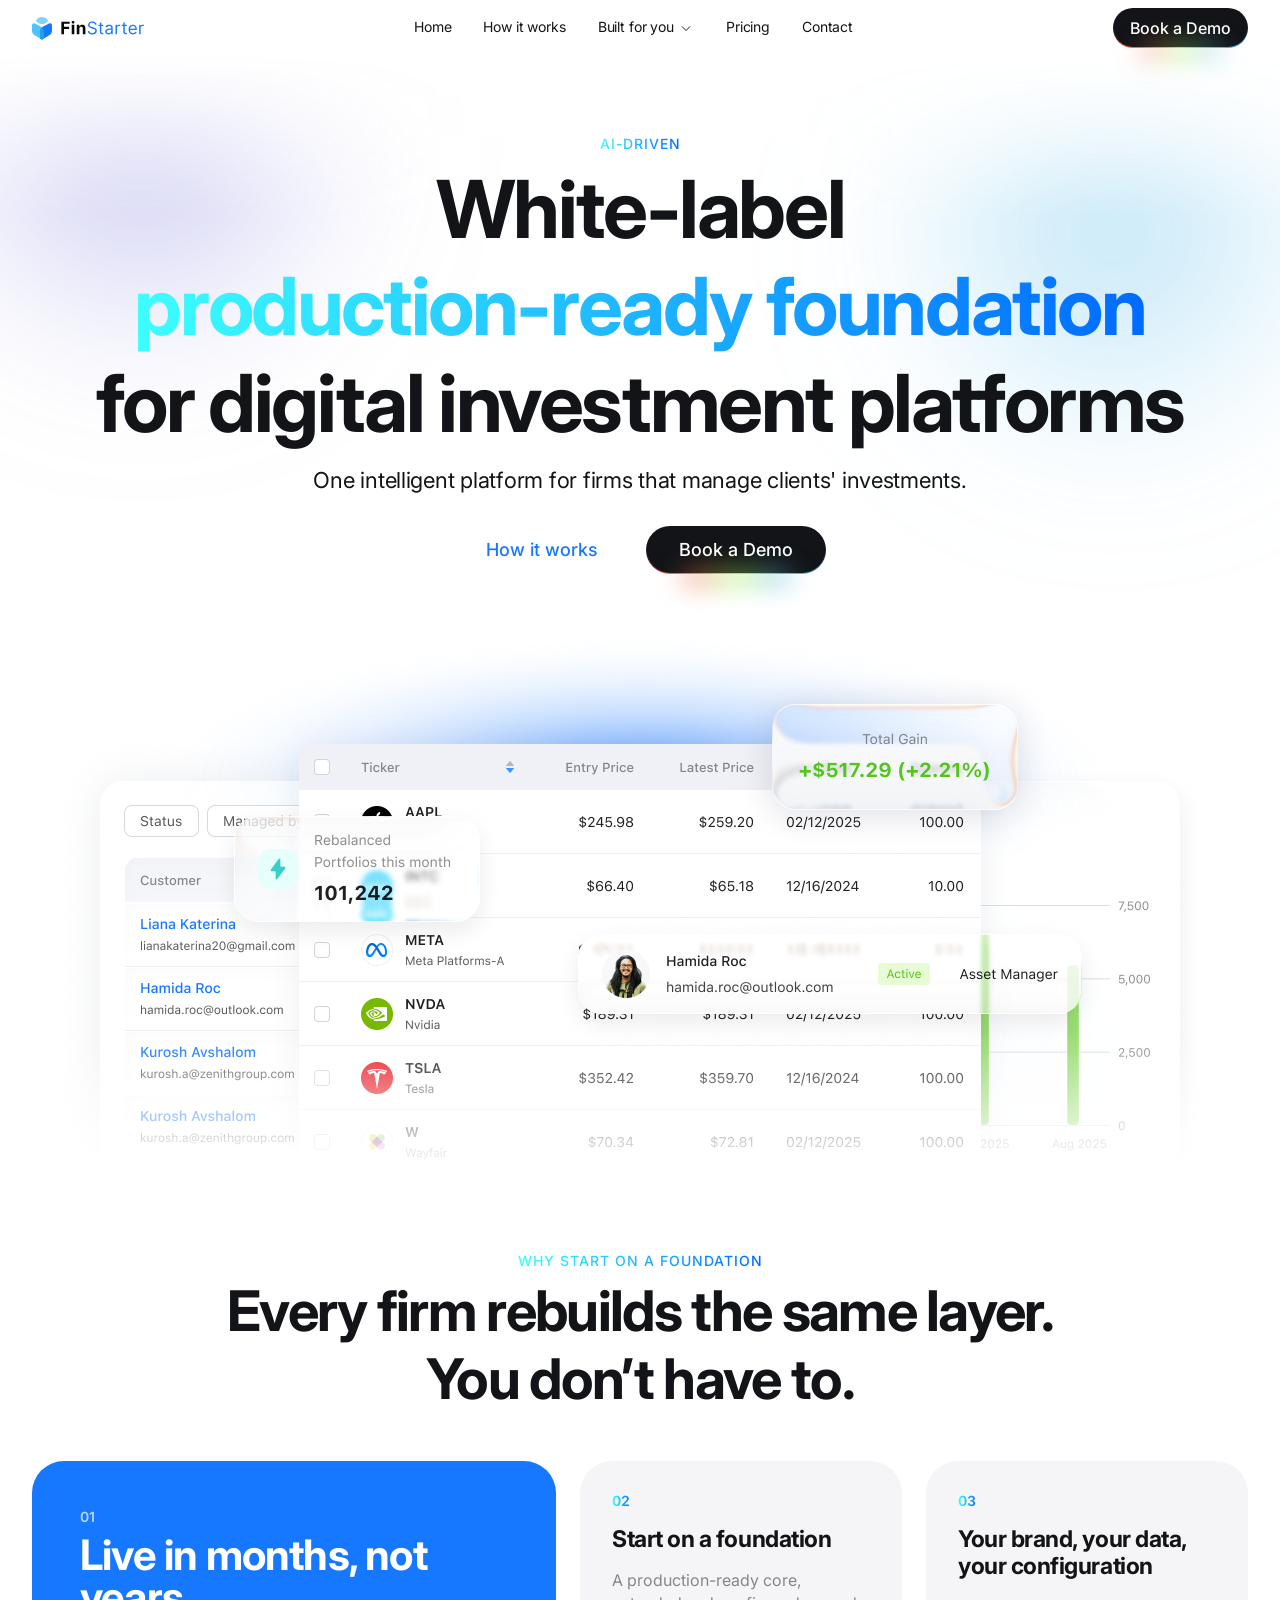
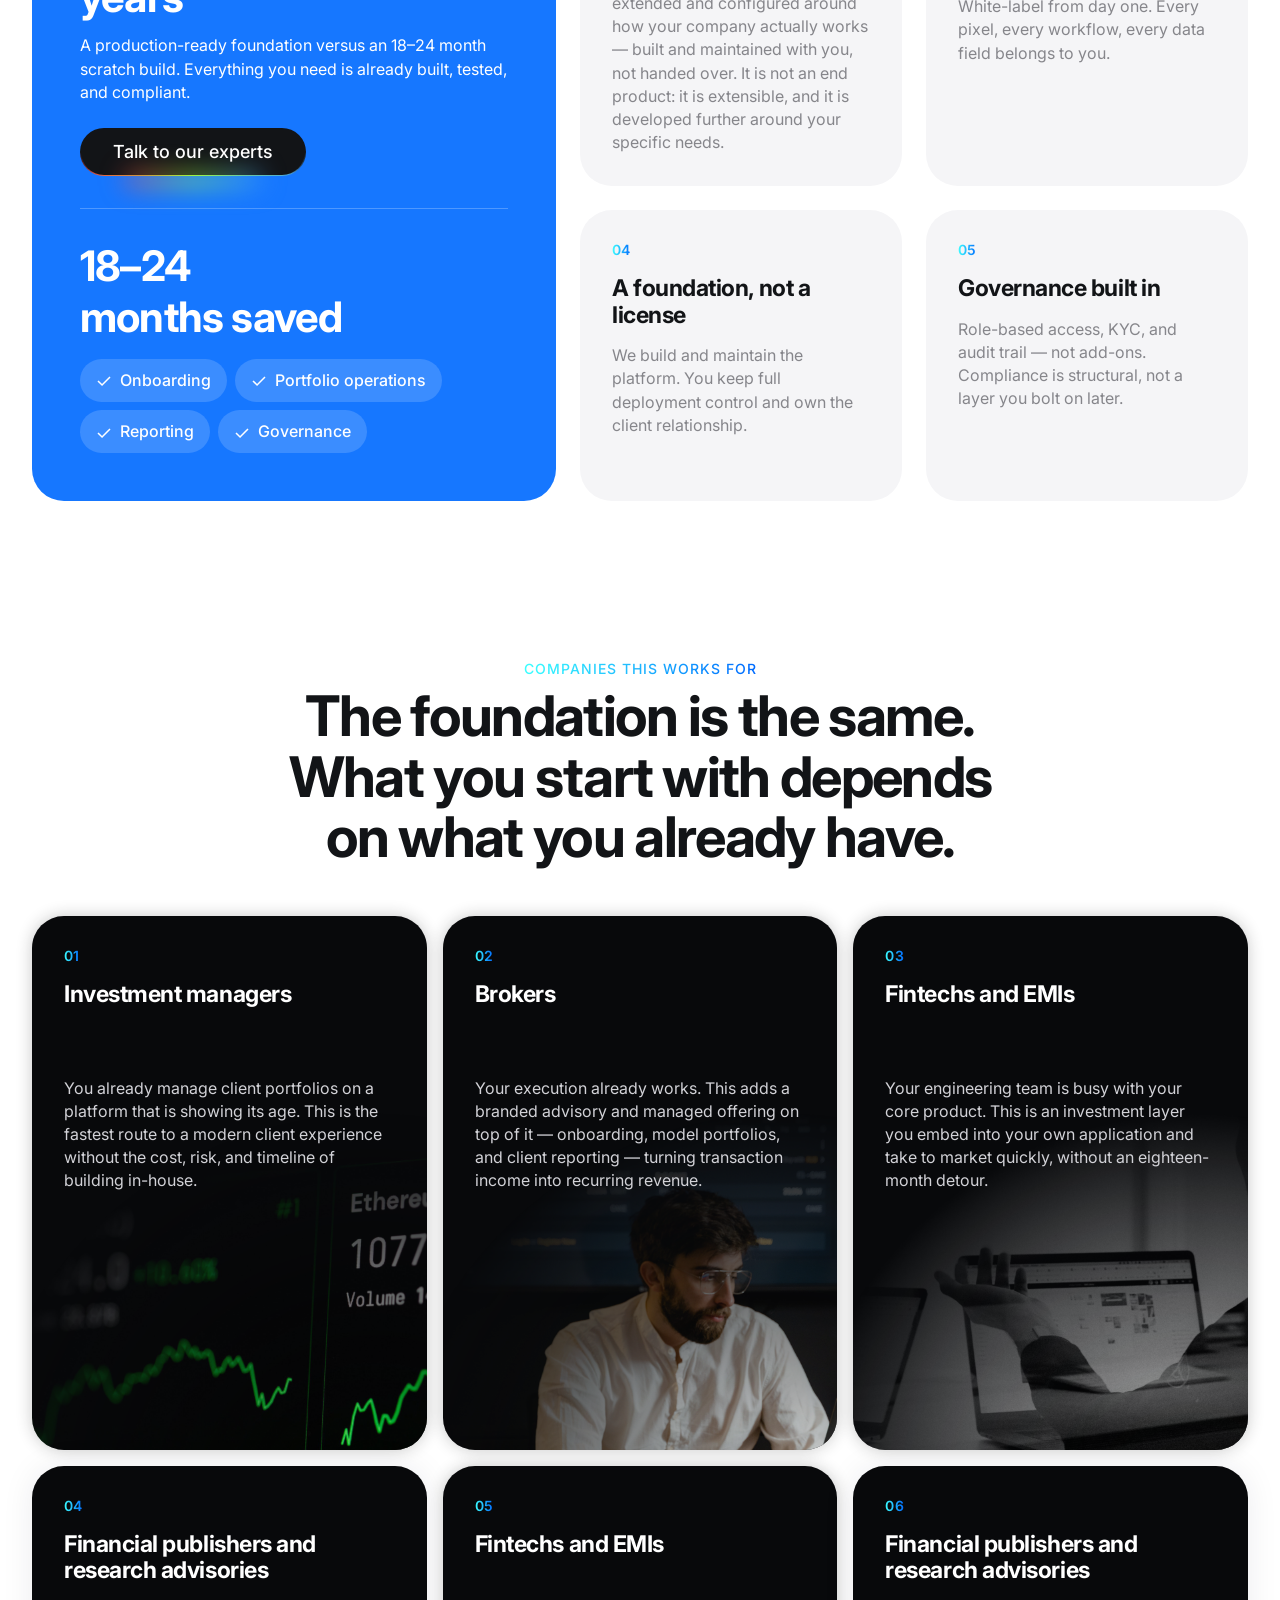
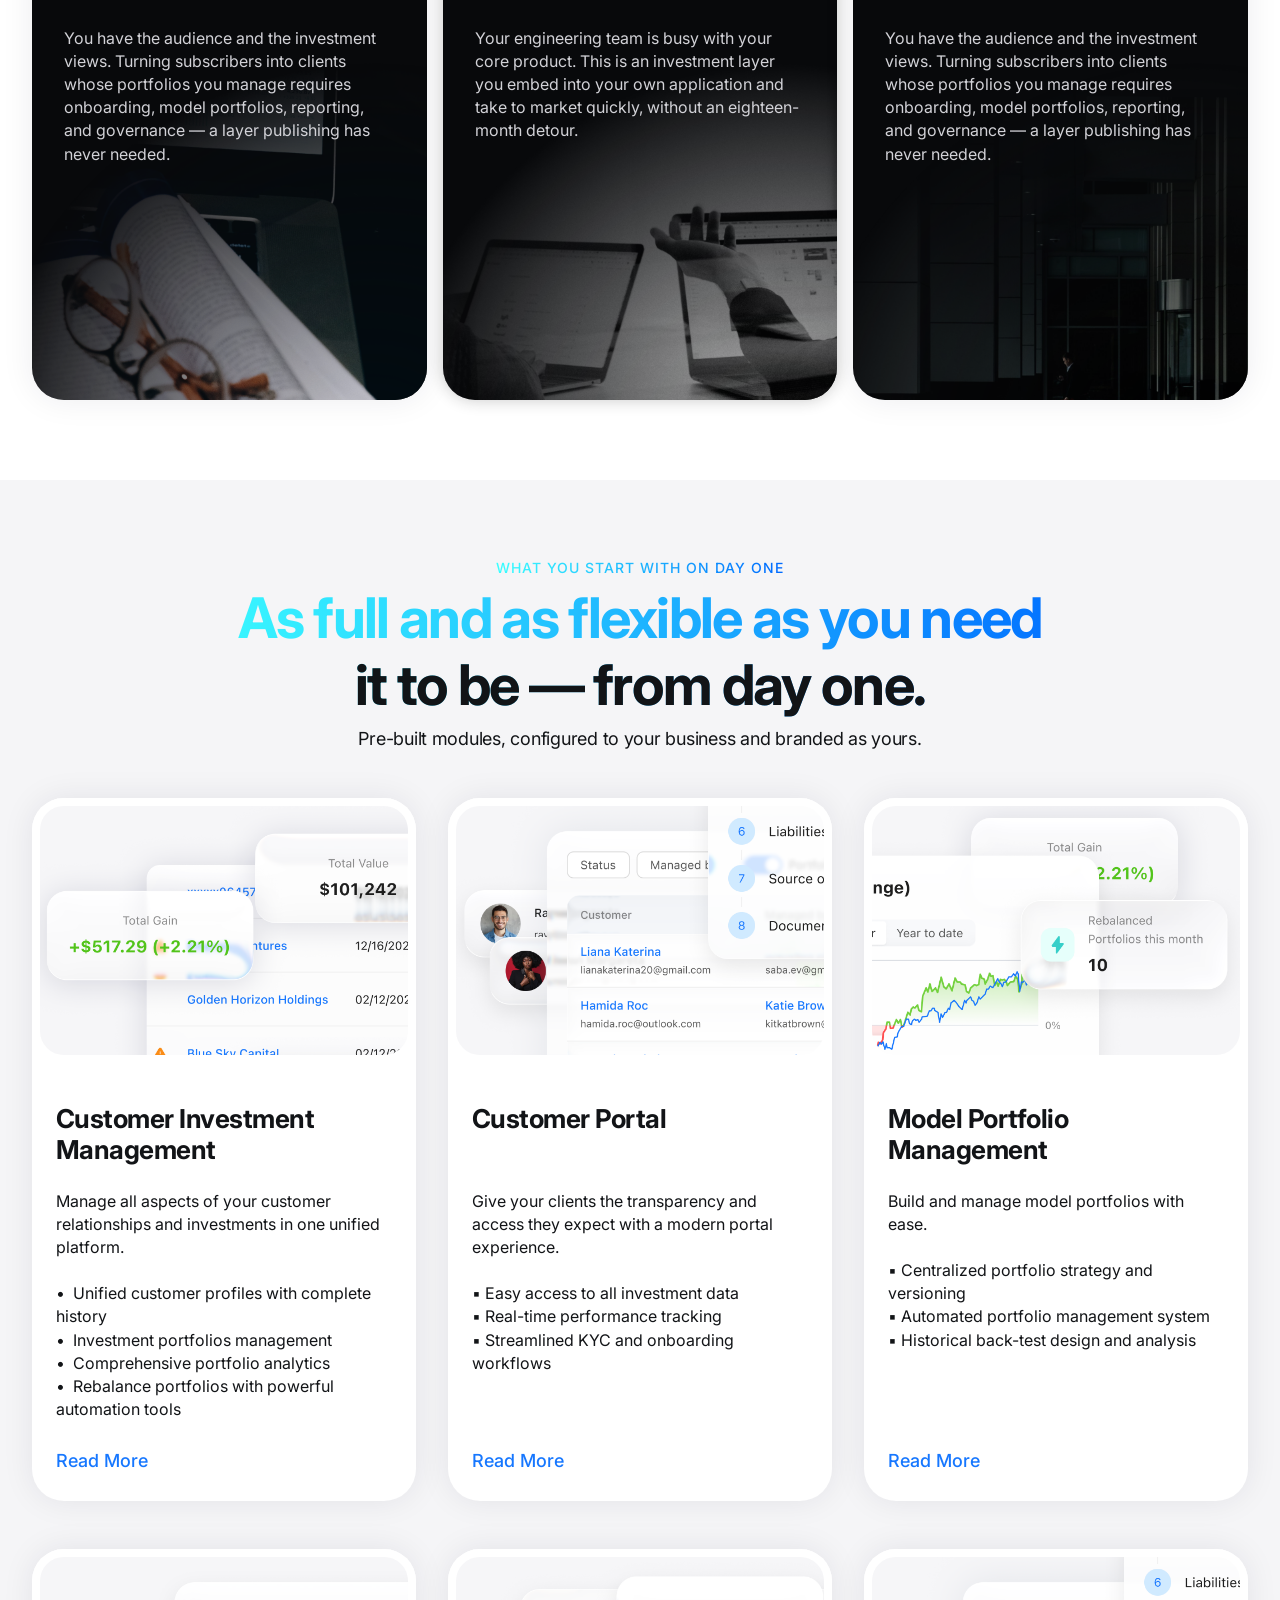
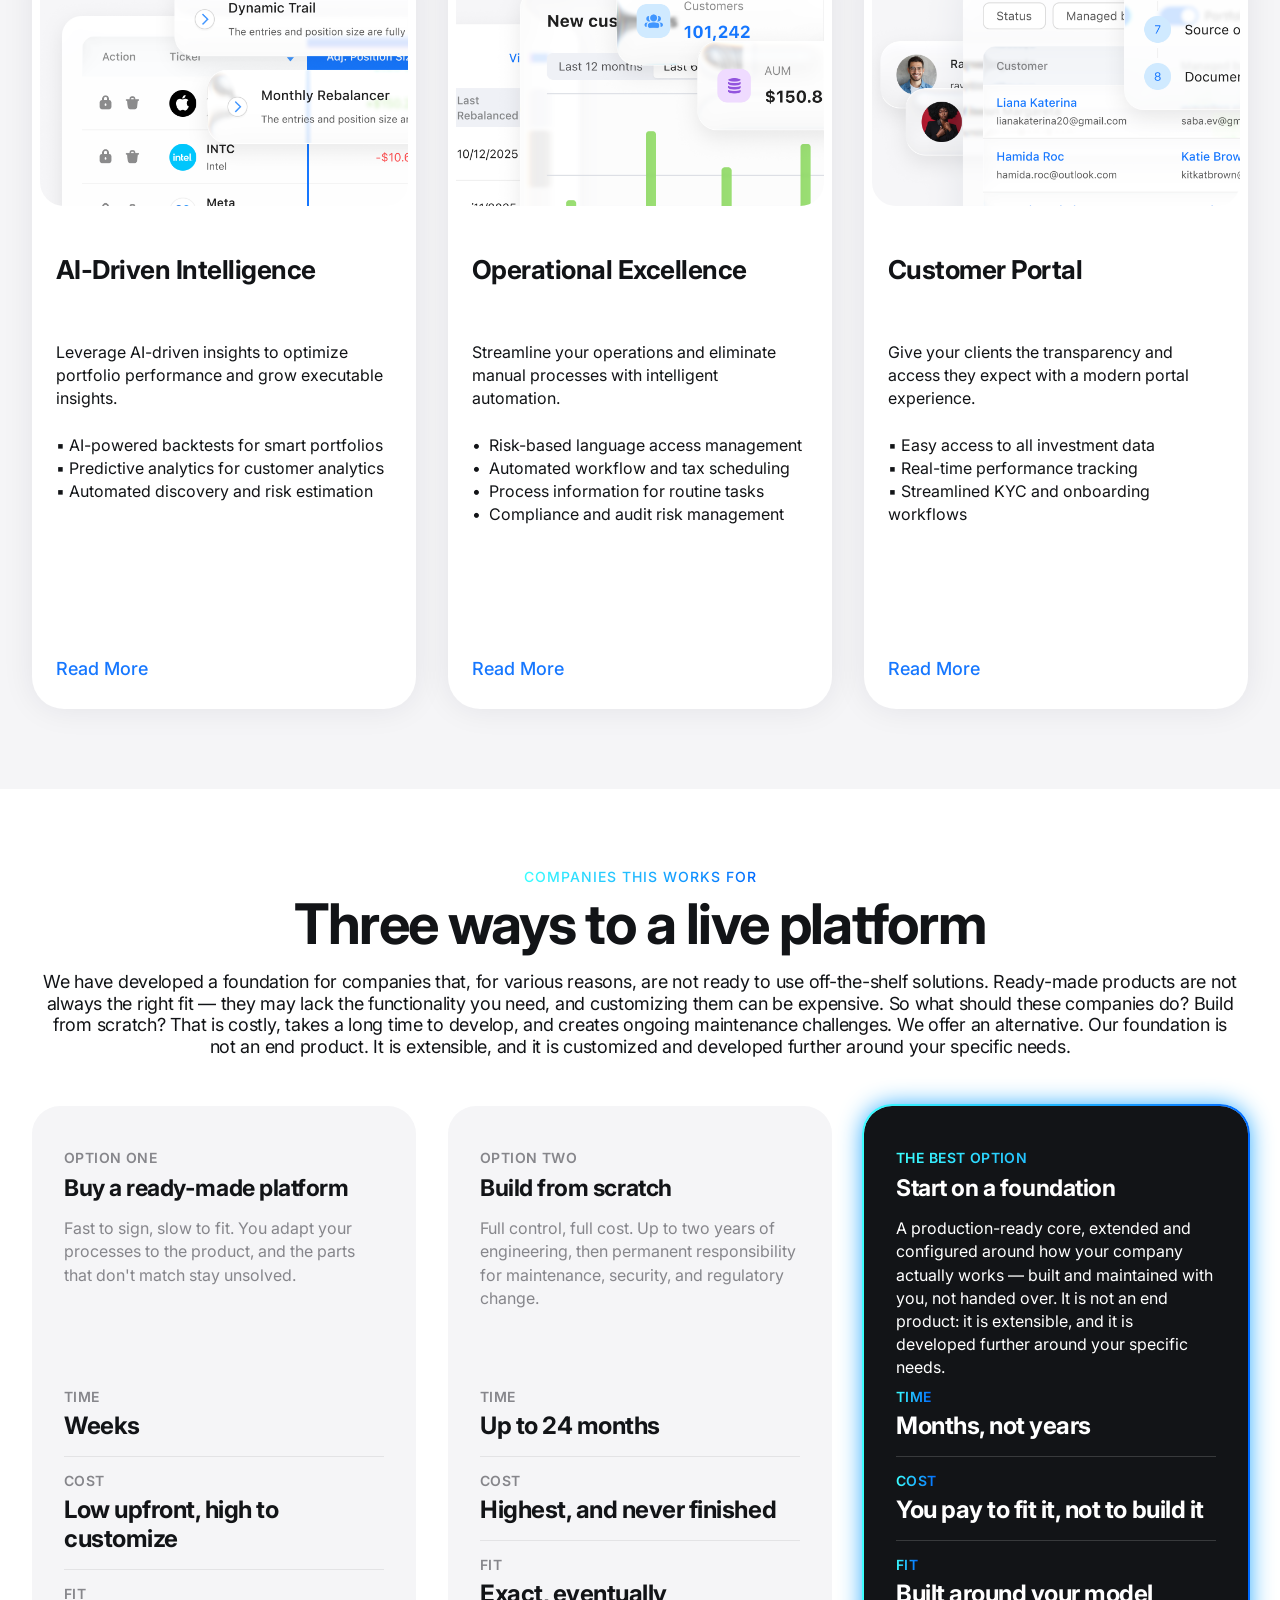
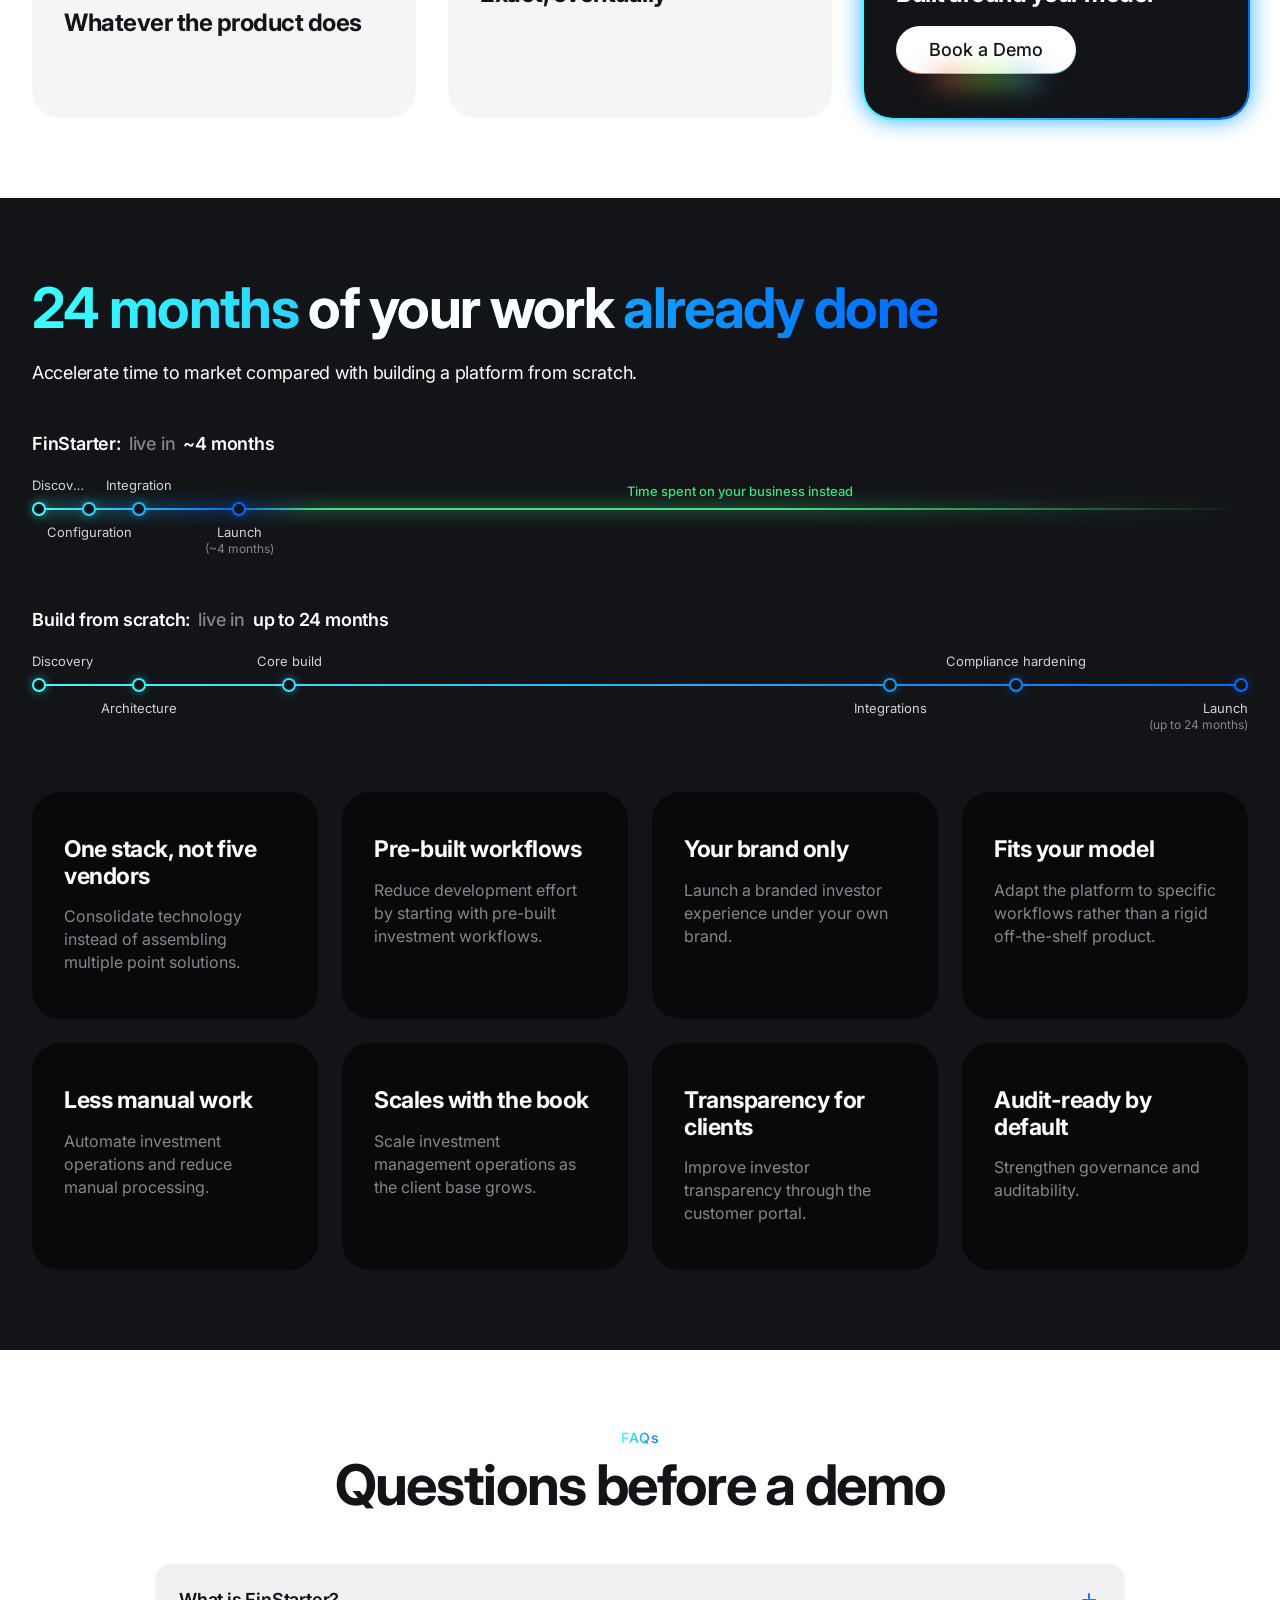
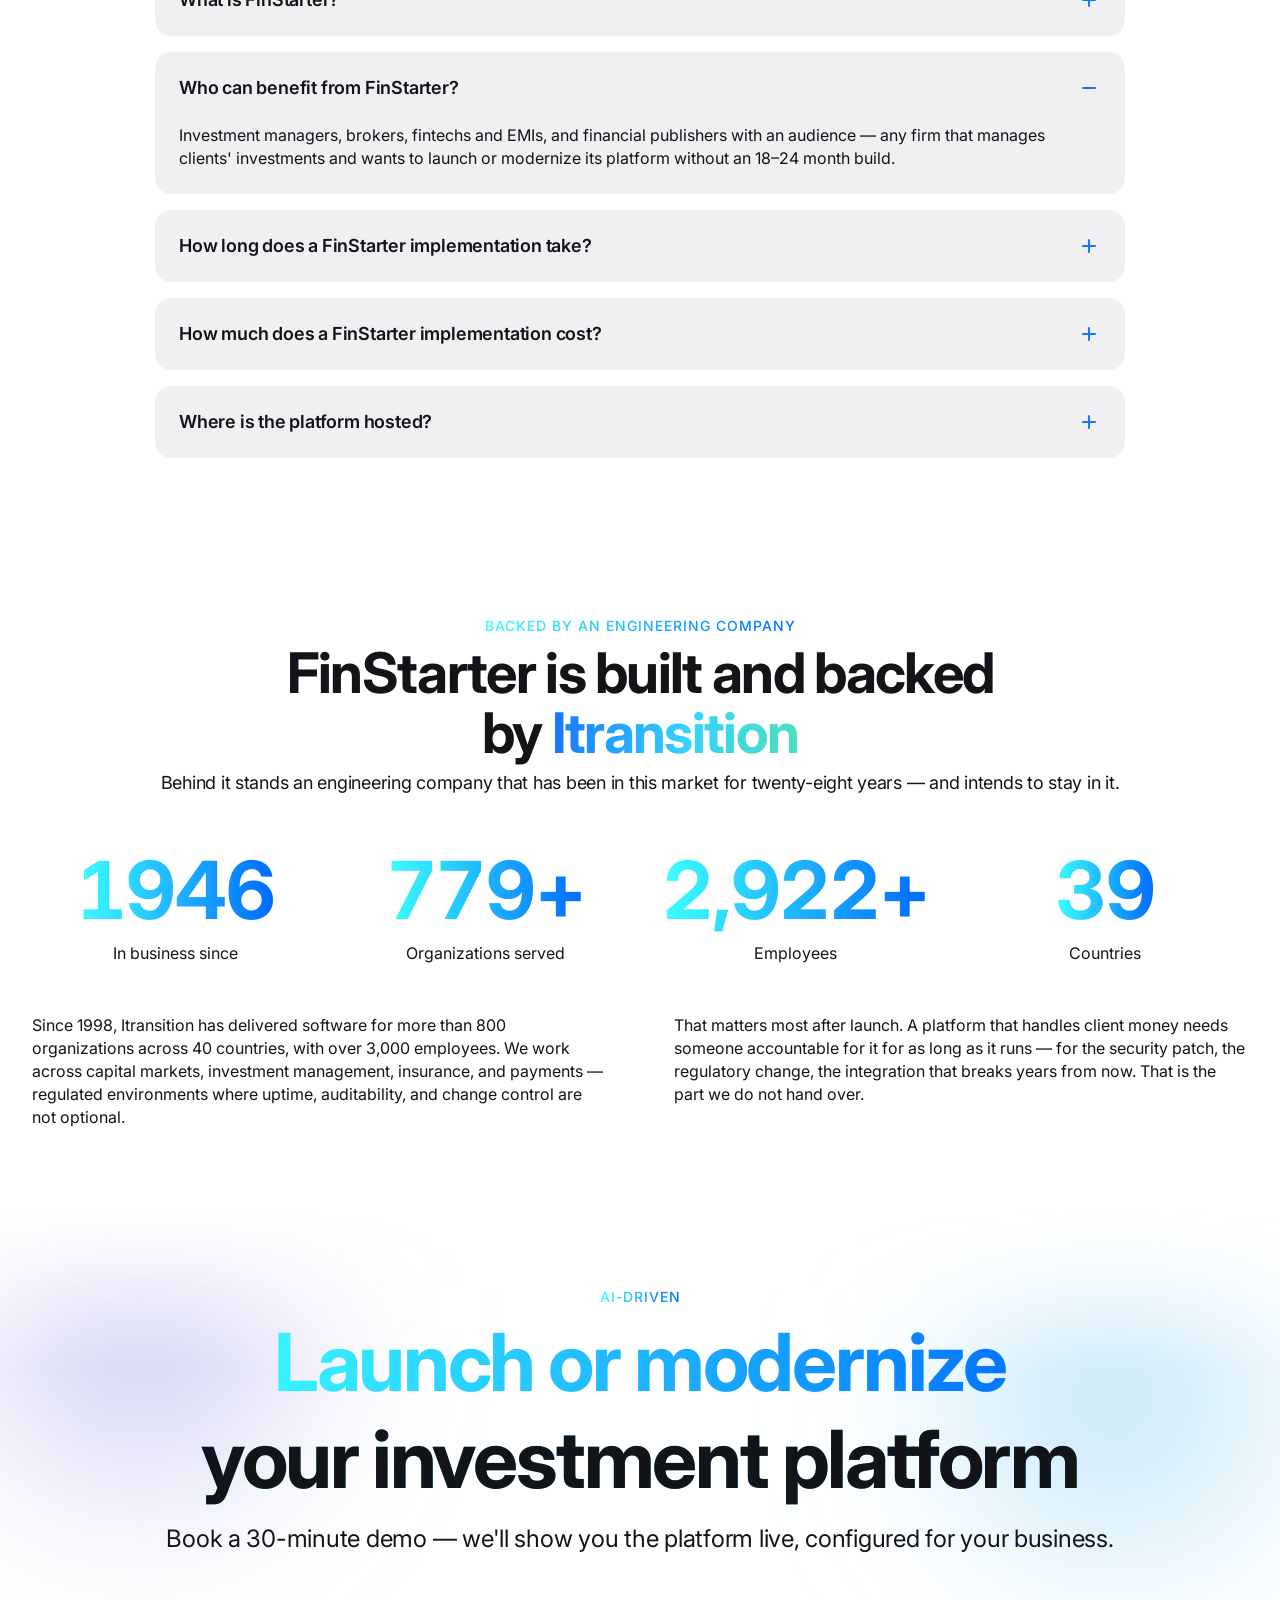
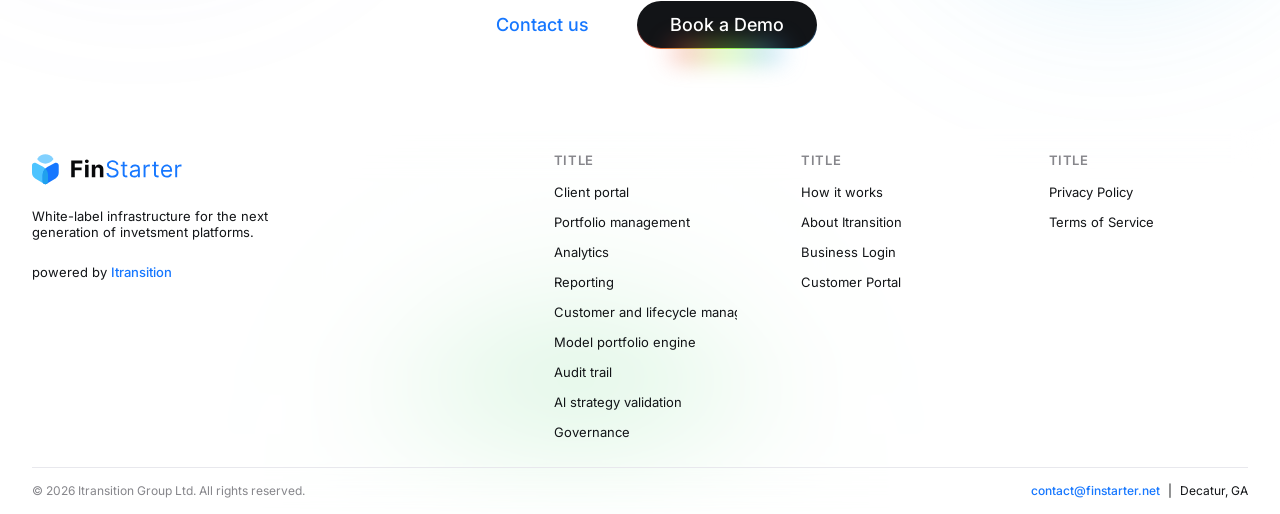
==== site/index.html @ f82ceaef "FinStarter site: hero animation, auto-inverting header, cleaner gradients Snapshot of the working si" ====
<!DOCTYPE html>
<html lang="en">
<head>
<meta charset="UTF-8">
<meta name="viewport" content="width=device-width, initial-scale=1">
<title>FinStarter</title>
<link rel="preconnect" href="https://fonts.googleapis.com">
<link rel="preconnect" href="https://fonts.gstatic.com" crossorigin>
<link href="https://fonts.googleapis.com/css2?family=Inter:wght@400;500;600;700&display=swap" rel="stylesheet">
<link rel="stylesheet" href="styles.css">
<link rel="stylesheet" href="responsive.css">
<!-- dark hero (experiment, parked): re-enable with this link + class="hero-dark" on <body> -->
<!-- <link rel="stylesheet" href="hero-dark.css"> -->
<script src="site.js" defer></script>
</head>
<body>

<!-- ===================== NAVIGATION ===================== -->
<header class="nav">
  <div class="nav__wrap">
    <a class="nav__logo" href="index.html"><img class="nav__logo-dark" src="assets/logo-nav.svg" alt="FinStarter" width="116" height="24"><img class="nav__logo-light" src="assets/logo-nav-light.svg" alt="" width="116" height="24"></a>
    <nav class="nav__menu" id="site-menu">
      <a class="nav__item" href="index.html">Home</a>
      <a class="nav__item" href="how-it-works.html">How it works</a>
      <div class="nav__dd">
        <a class="nav__item nav__item--dd" href="#" aria-haspopup="true" aria-expanded="false" aria-controls="dd-built">Built for you<svg class="nav__chevron" width="16" height="16" viewBox="0 0 16 16" fill="none" aria-hidden="true"><path d="M4 6.5L8 10.5L12 6.5" stroke="currentColor"/></svg></a>
        <div class="dropdown" id="dd-built">
          <div class="dropdown__group">
            <div class="dropdown__label">PORTFOLIO OPERATIONS</div>
            <a class="dropdown__item" href="#">Portfolio management</a>
            <a class="dropdown__item" href="#">Model portfolio engine</a>
            <a class="dropdown__item" href="#">AI strategy validation</a>
          </div>
          <div class="dropdown__group">
            <div class="dropdown__label">PORTFOLIO OPERATIONS</div>
            <a class="dropdown__item" href="#">Client portal</a>
            <a class="dropdown__item" href="#">Customer and lifecycle management</a>
          </div>
          <div class="dropdown__group">
            <div class="dropdown__label">INTELLIGENCE AND GOVERNANCE</div>
            <a class="dropdown__item" href="#">Analytics</a>
            <a class="dropdown__item" href="#">Reporting</a>
            <a class="dropdown__item" href="#">Audit trail</a>
          </div>
        </div>
      </div>
      <a class="nav__item" href="#">Pricing</a>
      <a class="nav__item" href="contact.html">Contact</a>
    </nav>
    <a class="nav__btn" href="#demo" data-open-demo>Book a Demo</a>
    <button class="nav__burger" type="button" aria-label="Open menu" aria-expanded="false" aria-controls="site-menu"><span></span><span></span><span></span></button>
  </div>
</header>

<!-- ===================== HERO ===================== -->
<section class="hero">
  <!-- soft blurred shapes drifting behind the hero (styles.css: BLOBS) -->
  <div class="blobs" aria-hidden="true"><i class="blob blob--1"></i><i class="blob blob--2"></i><i class="blob blob--3"></i><i class="blob blob--4"></i></div>
  <div class="hero__content">
    <div class="hero__title">
      <div class="hero__h1group">
        <div class="eyebrow-row"><span class="eyebrow">AI-DRIVEN</span></div>
        <h1 class="hero__h1">White-label <br><span class="gt">production-ready foundation</span><br>for digital investment platforms</h1>
      </div>
      <p class="hero__sub">One intelligent platform for firms that manage clients' investments.</p>
    </div>
    <div class="btn-row">
      <a class="btn btn--link" href="how-it-works.html">How it works</a>
      <a class="btn btn--dark" href="#demo" data-open-demo>Book a Demo</a>
    </div>
  </div>
  <div class="hero__slot">
    <!-- Figma image-slot 31:21809 (1120×550) rebuilt as layers so the glow and the cards can move:
         each PNG is the Figma render of one card incl. its shadow; positions = render bounds in % of the slot -->
    <div class="hero__scene" aria-hidden="true">
      <div class="hero__glow"></div>
      <img class="hs hs--customers" src="assets/hero/customers.png" alt="" width="736" height="496">
      <img class="hs hs--table" src="assets/hero/table.png" alt="" width="886" height="488">
      <img class="hs hs--positions" src="assets/hero/positions.png" alt="" width="762" height="509">
      <img class="hs hs--employee" src="assets/hero/employee.png" alt="" width="608" height="184">
      <img class="hs hs--stat1" src="assets/hero/stat-1.png" alt="" width="350" height="210">
      <img class="hs hs--stat2" src="assets/hero/stat-2.png" alt="" width="326" height="186">
    </div>
  </div>
  <div class="hero__fade"></div>
</section>

<!-- ===================== WHY START ON A FOUNDATION ===================== -->
<section class="section why">
  <div class="h2group">
    <span class="eyebrow">Why start on a foundation</span>
    <h2 class="h2 h2--intrinsic">Every firm rebuilds the same layer.<br>You don’t have to.</h2>
  </div>
  <div class="why__wrap">
    <div class="why__accent">
      <div class="why__block1">
        <div class="why__spantext">
          <div class="why__num">01</div>
          <div class="why__txt">
            <h3 class="why__h3">Live in months, not years</h3>
            <p class="why__sub">A production-ready foundation versus an 18–24 month scratch build. Everything you need is already built, tested, and compliant.</p>
          </div>
        </div>
        <a class="btn btn--dark" href="#demo" data-open-demo>Talk to our experts</a>
      </div>
      <div class="why__divider"></div>
      <div class="why__block2">
        <div class="why__saved">18–24<br>months saved</div>
        <div class="why__badges">
          <span class="pill"><img src="assets/check.svg" alt="" width="16" height="16">Onboarding</span>
          <span class="pill"><img src="assets/check.svg" alt="" width="16" height="16">Portfolio operations</span>
          <span class="pill"><img src="assets/check.svg" alt="" width="16" height="16">Reporting</span>
          <span class="pill"><img src="assets/check.svg" alt="" width="16" height="16">Governance</span>
        </div>
      </div>
    </div>
    <div class="why__grid">
      <div class="why__row">
        <div class="why__card">
          <span class="why__cardnum gt">02</span>
          <h4 class="why__h4">Start on a foundation</h4>
          <p class="why__p">A production-ready core, extended and configured around how your company actually works — built and maintained with you, not handed over. It is not an end product: it is extensible, and it is developed further around your specific needs.</p>
        </div>
        <div class="why__card">
          <span class="why__cardnum gt">03</span>
          <h4 class="why__h4">Your brand, your data, your configuration</h4>
          <p class="why__p">White-label from day one. Every pixel, every workflow, every data field belongs to you.</p>
        </div>
      </div>
      <div class="why__row">
        <div class="why__card">
          <span class="why__cardnum gt">04</span>
          <h4 class="why__h4">A foundation, not a license</h4>
          <p class="why__p">We build and maintain the platform. You keep full deployment control and own the client relationship.</p>
        </div>
        <div class="why__card">
          <span class="why__cardnum gt">05</span>
          <h4 class="why__h4">Governance built in</h4>
          <p class="why__p">Role-based access, KYC, and audit trail — not add-ons. Compliance is structural, not a layer you bolt on later.</p>
        </div>
      </div>
    </div>
  </div>
</section>

<!-- ===================== COMPANIES THIS WORKS FOR ===================== -->
<section class="section companies">
  <div class="h2group">
    <span class="eyebrow">Companies this works for</span>
    <h2 class="h2 h2--px">The foundation is the same.<br>What you start with depends <br>on what you already have.</h2>
  </div>
  <div class="companies__row">
    <article class="ccard ccard--shadow-a">
      <img class="ccard__img" src="assets/company-1.png" alt="">
      <span class="ccard__num gt">01</span>
      <h4 class="ccard__h4">Investment managers</h4>
      <p class="ccard__p">You already manage client portfolios on a platform that is showing its age. This is the fastest route to a modern client experience without the cost, risk, and timeline of building in-house.</p>
    </article>
    <article class="ccard ccard--shadow-a">
      <img class="ccard__img" src="assets/company-2.png" alt="">
      <span class="ccard__num gt">02</span>
      <h4 class="ccard__h4">Brokers</h4>
      <p class="ccard__p">Your execution already works. This adds a branded advisory and managed offering on top of it — onboarding, model portfolios, and client reporting — turning transaction income into recurring revenue.</p>
    </article>
    <article class="ccard ccard--shadow-a">
      <img class="ccard__img" src="assets/company-3.png" alt="">
      <span class="ccard__num gt">03</span>
      <h4 class="ccard__h4">Fintechs and EMIs</h4>
      <p class="ccard__p">Your engineering team is busy with your core product. This is an investment layer you embed into your own application and take to market quickly, without an eighteen-month detour.</p>
    </article>
    <article class="ccard ccard--shadow-b">
      <img class="ccard__img" src="assets/company-4.png" alt="">
      <span class="ccard__num gt">04</span>
      <h4 class="ccard__h4">Financial publishers and research advisories</h4>
      <p class="ccard__p">You have the audience and the investment views. Turning subscribers into clients whose portfolios you manage requires onboarding, model portfolios, reporting, and governance — a layer publishing has never needed.</p>
    </article>
    <article class="ccard ccard--shadow-a">
      <img class="ccard__img" src="assets/company-5.png" alt="">
      <span class="ccard__num gt">05</span>
      <h4 class="ccard__h4">Fintechs and EMIs</h4>
      <p class="ccard__p">Your engineering team is busy with your core product. This is an investment layer you embed into your own application and take to market quickly, without an eighteen-month detour.</p>
    </article>
    <article class="ccard ccard--shadow-b">
      <img class="ccard__img" src="assets/company-6.png" alt="">
      <span class="ccard__num gt">06</span>
      <h4 class="ccard__h4">Financial publishers and research advisories</h4>
      <p class="ccard__p">You have the audience and the investment views. Turning subscribers into clients whose portfolios you manage requires onboarding, model portfolios, reporting, and governance — a layer publishing has never needed.</p>
    </article>
  </div>
</section>

<!-- ===================== FEATURES ===================== -->
<section class="section features">
  <div class="h2group">
    <span class="eyebrow">What you start with on day one</span>
    <h2 class="h2 h2--intrinsic features__h2"><span class="gt-slice">As full and as flexible as you need </span><br>it to be — from day one.</h2>
    <p class="desc desc--1200">Pre-built modules, configured to your business and branded as yours.</p>
  </div>
  <div class="features__cards">
    <div class="features__row features__row--1">
      <article class="fcard">
        <div class="fcard__img"><picture><source media="(min-width: 641px) and (max-width: 768px)" srcset="assets/feature-portrait/customer-investment.png"><img src="assets/feature-customer-investment.png" alt="" width="438" height="296"></picture></div>
        <div class="fcard__body">
          <div class="fcard__text">
            <h3 class="fcard__h3">Customer Investment Management</h3>
            <p class="fcard__p">Manage all aspects of your customer relationships and investments in one unified platform.

•  Unified customer profiles with complete history
•  Investment portfolios management
•  Comprehensive portfolio analytics
•  Rebalance portfolios with powerful automation tools</p>
          </div>
          <a class="btn btn--link btn--flush" href="#">Read More</a>
        </div>
      </article>
      <article class="fcard">
        <div class="fcard__img"><picture><source media="(min-width: 641px) and (max-width: 768px)" srcset="assets/feature-portrait/customer-portal.png"><img src="assets/feature-customer-portal.png" alt="" width="438" height="296"></picture></div>
        <div class="fcard__body">
          <div class="fcard__text">
            <h3 class="fcard__h3">Customer Portal</h3>
            <p class="fcard__p">Give your clients the transparency and access they expect with a modern portal experience.

▪ Easy access to all investment data
▪ Real-time performance tracking
▪ Streamlined KYC and onboarding workflows</p>
          </div>
          <a class="btn btn--link btn--flush" href="#">Read More</a>
        </div>
      </article>
      <article class="fcard">
        <div class="fcard__img"><picture><source media="(min-width: 641px) and (max-width: 768px)" srcset="assets/feature-portrait/model-portfolio.png"><img src="assets/feature-model-portfolio.png" alt="" width="438" height="296"></picture></div>
        <div class="fcard__body">
          <div class="fcard__text">
            <h3 class="fcard__h3">Model Portfolio Management</h3>
            <p class="fcard__p">Build and manage model portfolios with ease.

▪ Centralized portfolio strategy and versioning
▪ Automated portfolio management system
▪ Historical back-test design and analysis</p>
          </div>
          <a class="btn btn--link btn--flush" href="#">Read More</a>
        </div>
      </article>
    </div>
    <div class="features__row features__row--2">
      <article class="fcard">
        <div class="fcard__img"><picture><source media="(min-width: 641px) and (max-width: 768px)" srcset="assets/feature-portrait/ai-intelligence.png"><img src="assets/feature-ai-intelligence.png" alt="" width="438" height="296"></picture></div>
        <div class="fcard__body">
          <div class="fcard__text">
            <h3 class="fcard__h3">AI-Driven Intelligence</h3>
            <p class="fcard__p">Leverage AI-driven insights to optimize portfolio performance and grow executable insights.

▪ AI-powered backtests for smart portfolios
▪ Predictive analytics for customer analytics
▪ Automated discovery and risk estimation</p>
          </div>
          <a class="btn btn--link btn--flush" href="#">Read More</a>
        </div>
      </article>
      <article class="fcard">
        <div class="fcard__img"><picture><source media="(min-width: 641px) and (max-width: 768px)" srcset="assets/feature-portrait/operational-excellence.png"><img src="assets/feature-operational-excellence.png" alt="" width="438" height="296"></picture></div>
        <div class="fcard__body">
          <div class="fcard__text">
            <h3 class="fcard__h3">Operational Excellence</h3>
            <p class="fcard__p">Streamline your operations and eliminate manual processes with intelligent automation.

•  Risk-based language access management
•  Automated workflow and tax scheduling
•  Process information for routine tasks
•  Compliance and audit risk management</p>
          </div>
          <a class="btn btn--link btn--flush" href="#">Read More</a>
        </div>
      </article>
      <article class="fcard">
        <div class="fcard__img"><picture><source media="(min-width: 641px) and (max-width: 768px)" srcset="assets/feature-portrait/customer-portal.png"><img src="assets/feature-customer-portal.png" alt="" width="438" height="296"></picture></div>
        <div class="fcard__body">
          <div class="fcard__text">
            <h3 class="fcard__h3">Customer Portal</h3>
            <p class="fcard__p">Give your clients the transparency and access they expect with a modern portal experience.

▪ Easy access to all investment data
▪ Real-time performance tracking
▪ Streamlined KYC and onboarding workflows</p>
          </div>
          <a class="btn btn--link btn--flush" href="#">Read More</a>
        </div>
      </article>
    </div>
  </div>
</section>

<!-- ===================== THREE WAYS ===================== -->
<section class="section three">
  <div class="h2group">
    <span class="eyebrow">Companies this works for</span>
    <div class="h2group__inner">
      <h2 class="h2 h2--px h2--940">Three ways to a live platform</h2>
      <p class="desc desc--1200">We have developed a foundation for companies that, for various reasons, are not ready to use off-the-shelf solutions. Ready-made products are not always the right fit — they may lack the functionality you need, and customizing them can be expensive. So what should these companies do? Build from scratch? That is costly, takes a long time to develop, and creates ongoing maintenance challenges. We offer an alternative. Our foundation is not an end product. It is extensible, and it is customized and developed further around your specific needs.</p>
    </div>
  </div>
  <div class="three__row">
    <article class="ocard">
      <div class="ocard__top">
        <div class="ocard__label">OPTION ONE</div>
        <div class="ocard__hp">
          <h4 class="ocard__h4">Buy a ready-made platform</h4>
          <div class="ocard__pbox"><p class="ocard__p">Fast to sign, slow to fit. You adapt your processes to the product, and the parts that don't match stay unsolved.</p></div>
        </div>
      </div>
      <div class="ocard__rows">
        <div class="ocard__r"><span class="ocard__rl">TIME</span><span class="ocard__rv">Weeks</span></div>
        <div class="ocard__sep"></div>
        <div class="ocard__r"><span class="ocard__rl">COST</span><span class="ocard__rv">Low upfront, high to customize</span></div>
        <div class="ocard__sep"></div>
        <div class="ocard__r"><span class="ocard__rl">FIT</span><span class="ocard__rv">Whatever the product does</span></div>
      </div>
    </article>
    <article class="ocard">
      <div class="ocard__top">
        <div class="ocard__label">OPTION TWO</div>
        <div class="ocard__hp">
          <h4 class="ocard__h4">Build from scratch</h4>
          <div class="ocard__pbox"><p class="ocard__p">Full control, full cost. Up to two years of engineering, then permanent responsibility for maintenance, security, and regulatory change.</p></div>
        </div>
      </div>
      <div class="ocard__rows">
        <div class="ocard__r"><span class="ocard__rl">TIME</span><span class="ocard__rv">Up to 24 months</span></div>
        <div class="ocard__sep"></div>
        <div class="ocard__r"><span class="ocard__rl">COST</span><span class="ocard__rv">Highest, and never finished</span></div>
        <div class="ocard__sep"></div>
        <div class="ocard__r"><span class="ocard__rl">FIT</span><span class="ocard__rv">Exact, eventually</span></div>
      </div>
    </article>
    <article class="ocard ocard--best">
      <div class="ocard__best-inner">
        <div class="ocard__top">
          <div class="ocard__label gt-block">THE BEST OPTION</div>
          <div class="ocard__hp">
            <h4 class="ocard__h4">Start on a foundation</h4>
            <div class="ocard__pbox"><p class="ocard__p">A production-ready core, extended and configured around how your company actually works — built and maintained with you, not handed over. It is not an end product: it is extensible, and it is developed further around your specific needs.</p></div>
          </div>
        </div>
        <div class="ocard__rows">
          <div class="ocard__r"><span class="ocard__rl gt">TIME</span><span class="ocard__rv">Months, not years</span></div>
          <div class="ocard__sep"></div>
          <div class="ocard__r"><span class="ocard__rl gt">COST</span><span class="ocard__rv">You pay to fit it, not to build it</span></div>
          <div class="ocard__sep"></div>
          <div class="ocard__r"><span class="ocard__rl gt">FIT</span><span class="ocard__rv">Built around your model</span></div>
        </div>
      </div>
      <a class="btn btn--white" href="#demo" data-open-demo>Book a Demo</a>
    </article>
  </div>
</section>

<!-- ===================== 24 MONTHS ===================== -->
<section class="section months">
  <div class="months__top">
    <div class="months__left">
      <h2 class="months__h2">24 months <span class="months__white">of your work</span> already done</h2>
      <p class="months__sub">Accelerate time to market compared with building a platform from scratch.</p>
    </div>
  </div>
  <!-- Roadmaps: both tracks are 24 months long; every stop sits at its month (--at) on that scale -->
  <div class="months__maps">
    <div class="rmap rmap--fade" style="--total: 24; --span: 4">
      <div class="rmap__head"><span class="rmap__who">FinStarter:</span><span class="rmap__muted">live in</span><span class="rmap__eta">~4 months</span></div>
      <div class="rmap__track">
        <div class="rmap__line"></div>
        <div class="rmap__note" style="--from: 4; --to: 24">Time spent on your business instead</div>
        <div class="rmap__stop rmap__stop--top rmap__stop--start" style="--at: 0"><span class="rmap__node"></span><span class="rmap__label"><span>Discovery</span></span></div>
        <div class="rmap__stop rmap__stop--bottom" style="--at: 1"><span class="rmap__node"></span><span class="rmap__label"><span>Configuration</span></span></div>
        <div class="rmap__stop rmap__stop--top" style="--at: 2"><span class="rmap__node"></span><span class="rmap__label"><span>Integration</span></span></div>
        <div class="rmap__stop rmap__stop--bottom rmap__stop--launch" style="--at: 4"><span class="rmap__node"></span><span class="rmap__label"><span>Launch</span><small>(~4 months)</small></span></div>
      </div>
    </div>
    <div class="rmap" style="--total: 24; --lag: 0.6s">
      <div class="rmap__head"><span class="rmap__who">Build from scratch:</span><span class="rmap__muted">live in</span><span class="rmap__eta">up to 24 months</span></div>
      <div class="rmap__track">
        <div class="rmap__line"></div>
        <div class="rmap__stop rmap__stop--top rmap__stop--start" style="--at: 0"><span class="rmap__node"></span><span class="rmap__label"><span>Discovery</span></span></div>
        <div class="rmap__stop rmap__stop--bottom" style="--at: 2"><span class="rmap__node"></span><span class="rmap__label"><span>Architecture</span></span></div>
        <div class="rmap__stop rmap__stop--top" style="--at: 5"><span class="rmap__node"></span><span class="rmap__label"><span>Core build</span></span></div>
        <div class="rmap__stop rmap__stop--bottom" style="--at: 17"><span class="rmap__node"></span><span class="rmap__label"><span>Integrations</span></span></div>
        <div class="rmap__stop rmap__stop--top" style="--at: 19.5"><span class="rmap__node"></span><span class="rmap__label"><span>Compliance hardening</span></span></div>
        <div class="rmap__stop rmap__stop--bottom rmap__stop--launch rmap__stop--end" style="--at: 24"><span class="rmap__node"></span><span class="rmap__label"><span>Launch</span><small>(up to 24 months)</small></span></div>
      </div>
    </div>
  </div>
  <div class="months__grid">
    <div class="months__row">
      <article class="mcard"><h4 class="mcard__h4">One stack, not five vendors</h4><p class="mcard__p">Consolidate technology instead of assembling multiple point solutions.</p></article>
      <article class="mcard"><h4 class="mcard__h4">Pre-built workflows</h4><p class="mcard__p">Reduce development effort by starting with pre-built investment workflows.</p></article>
      <article class="mcard"><h4 class="mcard__h4">Your brand only</h4><p class="mcard__p">Launch a branded investor experience under your own brand.</p></article>
      <article class="mcard"><h4 class="mcard__h4">Fits your model</h4><p class="mcard__p">Adapt the platform to specific workflows rather than a rigid off-the-shelf product.</p></article>
    </div>
    <div class="months__row">
      <article class="mcard"><h4 class="mcard__h4">Less manual work</h4><p class="mcard__p">Automate investment operations and reduce manual processing.</p></article>
      <article class="mcard"><h4 class="mcard__h4">Scales with the book</h4><p class="mcard__p">Scale investment management operations as the client base grows.</p></article>
      <article class="mcard"><h4 class="mcard__h4">Transparency for clients</h4><p class="mcard__p">Improve investor transparency through the customer portal.</p></article>
      <article class="mcard"><h4 class="mcard__h4">Audit-ready by default</h4><p class="mcard__p">Strengthen governance and auditability.</p></article>
    </div>
  </div>
</section>

<!-- ===================== FAQ ===================== -->
<section class="section faq">
  <div class="h2group">
    <span class="eyebrow eyebrow--nocase">FAQs</span>
    <div class="h2group__inner">
      <h2 class="h2 h2--px h2--940">Questions before a demo</h2>
    </div>
  </div>
  <div class="faq__list">
    <div class="qa">
      <button class="qa__head" type="button" aria-expanded="false" aria-controls="qa-1">
        <h4 class="qa__q">What is FinStarter?</h4>
        <span class="qa__icon" aria-hidden="true"></span>
      </button>
      <div class="qa__body" id="qa-1"><div class="qa__answer"><p>A production-ready, white-label foundation for digital investment platforms. It covers the client portal, portfolio operations and governance in a single stack, and Itransition builds your platform on top of it.</p></div></div>
    </div>
    <div class="qa is-open">
      <button class="qa__head" type="button" aria-expanded="true" aria-controls="qa-2">
        <h4 class="qa__q">Who can benefit from FinStarter?</h4>
        <span class="qa__icon" aria-hidden="true"></span>
      </button>
      <div class="qa__body" id="qa-2"><div class="qa__answer"><p>Investment managers, brokers, fintechs and EMIs, and financial publishers with an audience — any firm that manages clients' investments and wants to launch or modernize its platform without an 18–24 month build.</p></div></div>
    </div>
    <div class="qa">
      <button class="qa__head" type="button" aria-expanded="false" aria-controls="qa-3">
        <h4 class="qa__q">How long does a FinStarter implementation take?</h4>
        <span class="qa__icon" aria-hidden="true"></span>
      </button>
      <div class="qa__body" id="qa-3"><div class="qa__answer"><p>Typically around four months from kick-off to a live platform, depending on your integrations and the scope of configuration. A comparable build from scratch takes up to 24 months.</p></div></div>
    </div>
    <div class="qa">
      <button class="qa__head" type="button" aria-expanded="false" aria-controls="qa-4">
        <h4 class="qa__q">How much does a FinStarter implementation cost?</h4>
        <span class="qa__icon" aria-hidden="true"></span>
      </button>
      <div class="qa__body" id="qa-4"><div class="qa__answer"><p>You pay to fit the foundation to your business, not to build it from zero. The price depends on the modules you start with and the integrations you need — after a short discovery call we give you a fixed estimate.</p></div></div>
    </div>
    <div class="qa">
      <button class="qa__head" type="button" aria-expanded="false" aria-controls="qa-5">
        <h4 class="qa__q">Where is the platform hosted?</h4>
        <span class="qa__icon" aria-hidden="true"></span>
      </button>
      <div class="qa__body" id="qa-5"><div class="qa__answer"><p>In your own cloud account or on infrastructure managed by Itransition — AWS, Azure or Google Cloud, in the region your regulator requires. Either way you keep full deployment control and own the data.</p></div></div>
    </div>
  </div>
</section>

<!-- ===================== BACKED BY ITRANSITION ===================== -->
<section class="section backed">
  <div class="h2group h2group--1440">
    <span class="eyebrow">Backed by an engineering company</span>
    <h2 class="h2 h2--px h2--940 backed__h2">FinStarter is built and backed <br>by <a class="rainbow" href="https://www.itransition.com/" target="_blank" rel="noopener">Itransition</a></h2>
    <p class="desc">Behind it stands an engineering company that has been in this market for twenty-eight years — and intends to stay in it.</p>
  </div>
  <div class="backed__nums">
    <div class="nmbr"><span class="nmbr__v gt">1998</span><span class="nmbr__l">In business since</span></div>
    <div class="nmbr"><span class="nmbr__v gt">800+</span><span class="nmbr__l">Organizations served</span></div>
    <div class="nmbr"><span class="nmbr__v gt">3,000+</span><span class="nmbr__l">Employees</span></div>
    <div class="nmbr"><span class="nmbr__v gt">40</span><span class="nmbr__l">Countries</span></div>
  </div>
  <div class="backed__cols">
    <p class="backed__p">Since 1998, Itransition has delivered software for more than 800 organizations across 40 countries, with over 3,000 employees. We work across capital markets, investment management, insurance, and payments — regulated environments where uptime, auditability, and change control are not optional.</p>
    <p class="backed__p">That matters most after launch. A platform that handles client money needs someone accountable for it for as long as it runs — for the security patch, the regulatory change, the integration that breaks years from now. That is the part we do not hand over.</p>
  </div>
</section>

<!-- ===================== BANNER + FOOTER ===================== -->
<!-- .tail: the banner and the footer share one set of soft shapes behind them (styles.css: BLOBS) -->
<div class="tail">
<div class="blobs" aria-hidden="true"><i class="blob blob--1"></i><i class="blob blob--2"></i><i class="blob blob--3"></i></div>
<section class="section banner">
  <div class="banner__content">
    <div class="banner__title">
      <div class="banner__h1group">
        <div class="eyebrow-row"><span class="eyebrow">AI-DRIVEN</span></div>
        <div class="eyebrow-row"><h1 class="banner__h1"><span class="gt-slice">Launch or modernize </span><br>your investment platform</h1></div>
      </div>
      <p class="hero__sub">Book a 30-minute demo — we'll show you the platform live, configured for your business.</p>
    </div>
    <div class="btn-row">
      <a class="btn btn--link" href="contact.html">Contact us</a>
      <a class="btn btn--dark" href="#demo" data-open-demo>Book a Demo</a>
    </div>
  </div>
</section>

<!-- ===================== FOOTER ===================== -->
<footer class="footer">
  <div class="footer__top">
    <div class="footer__brand">
      <a href="#"><img src="assets/logo-footer.svg" alt="FinStarter" width="155" height="32"></a>
      <p class="footer__tagline">White-label infrastructure for the next generation of invetsment platforms.</p>
      <div class="footer__powered"><span>powered by</span><a class="footer__powered-link" href="https://www.itransition.com/" target="_blank" rel="noopener">Itransition</a></div>
    </div>
    <div class="footer__cols">
      <div class="footer__col">
        <div class="footer__title">TITLE</div>
        <div class="footer__links footer__links--fill">
          <a href="#">Client portal</a>
          <a href="#">Portfolio management</a>
          <a href="#">Analytics</a>
          <a href="#">Reporting</a>
          <a href="#">Customer and lifecycle management</a>
          <a href="#">Model portfolio engine</a>
          <a href="#">Audit trail</a>
          <a href="#">Al strategy validation</a>
          <a href="#">Governance</a>
        </div>
      </div>
      <div class="footer__col">
        <div class="footer__title">TITLE</div>
        <div class="footer__links">
          <a href="how-it-works.html">How it works</a>
          <a href="#">About Itransition</a>
          <a href="#">Business Login</a>
          <a href="#">Customer Portal</a>
        </div>
      </div>
      <div class="footer__col">
        <div class="footer__title">TITLE</div>
        <div class="footer__links">
          <a href="#">Privacy Policy</a>
          <a href="#">Terms of Service</a>
        </div>
      </div>
    </div>
  </div>
  <div class="footer__bottom">
    <span class="footer__copy">© 2026 Itransition Group Ltd. All rights reserved.</span>
    <div class="footer__contact">
      <a class="footer__mail" href="mailto:contact@finstarter.net">contact@finstarter.net</a>
      <span class="footer__sep">|</span>
      <span class="footer__loc">Decatur, GA</span>
    </div>
  </div>
</footer>
</div>

<!-- ===================== BOOK A DEMO — MODAL ===================== -->
<div class="modal" id="demo-modal" hidden>
  <div class="modal__backdrop" data-close></div>
  <div class="modal__dialog" role="dialog" aria-modal="true" aria-labelledby="demo-title" tabindex="-1">
    <button class="modal__close" type="button" data-close aria-label="Close">
      <svg width="16" height="16" viewBox="0 0 16 16" fill="none" aria-hidden="true"><path d="M3 3l10 10M13 3L3 13" stroke="currentColor" stroke-width="1.5" stroke-linecap="round"/></svg>
    </button>

    <div class="modal__view modal__view--form">
      <div class="modal__head">
        <h2 class="modal__title" id="demo-title">Book your demo</h2>
        <p class="modal__sub">30 minutes, live, configured for your business.</p>
      </div>

      <form class="form" id="demo-form" novalidate>
        <div class="field">
          <label class="field__label" for="f-name">Full name <span class="field__req" aria-hidden="true">*</span></label>
          <input class="field__input" id="f-name" name="name" type="text" placeholder="John Doe" autocomplete="name" required>
          <span class="field__error" id="f-name-err"></span>
        </div>
        <div class="field">
          <label class="field__label" for="f-email">Work email <span class="field__req" aria-hidden="true">*</span></label>
          <input class="field__input" id="f-email" name="email" type="email" placeholder="email@company.com" autocomplete="email" required>
          <span class="field__error" id="f-email-err"></span>
        </div>
        <div class="field">
          <label class="field__label" for="f-company">Company name <span class="field__req" aria-hidden="true">*</span></label>
          <input class="field__input" id="f-company" name="company" type="text" placeholder="Company" autocomplete="organization" required>
          <span class="field__error" id="f-company-err"></span>
        </div>
        <div class="field">
          <label class="field__label" for="f-phone">Phone number</label>
          <input class="field__input" id="f-phone" name="phone" type="tel" placeholder="+1 555 000 0000" autocomplete="tel">
        </div>
        <div class="field">
          <label class="field__label" for="f-message">Message</label>
          <textarea class="field__input field__input--area" id="f-message" name="message" rows="4" placeholder="Tell us about your needs"></textarea>
        </div>
        <button class="btn btn--dark form__submit" type="submit">
          <span>Book a Demo</span>
          <svg class="form__arrow" width="20" height="20" viewBox="0 0 20 20" fill="none" aria-hidden="true"><path d="M4 10h12M11 5l5 5-5 5" stroke="currentColor" stroke-width="1.5" stroke-linecap="round" stroke-linejoin="round"/></svg>
        </button>
        <p class="form__note">By submitting you agree to be contacted about FinStarter. No newsletters.</p>
      </form>
    </div>

    <div class="modal__view modal__view--done" hidden>
      <div class="done__icon" aria-hidden="true">
        <svg width="28" height="28" viewBox="0 0 28 28" fill="none"><path d="M6 14.5l5.5 5.5L22 9" stroke="currentColor" stroke-width="2" stroke-linecap="round" stroke-linejoin="round"/></svg>
      </div>
      <h2 class="modal__title">Request received</h2>
      <p class="modal__sub">Thanks! We'll get back to you within one business day to pick a time.</p>
      <button class="btn btn--dark done__close" type="button" data-close>Done</button>
    </div>
  </div>
</div>



</body>
</html>
---- site/styles.css ----
/* =========================================================
   FinStarter — Home (Figma node 14:12173, 1920 × 9249)
   ========================================================= */

:root {
  --ink: #121417;
  --ink-2: #08090b;
  --grey: #86868b;
  --grey-2: #d2d2d7;
  --line: #e8e8ed;       /* hairlines, hover fills on light surfaces */
  --surface: #f5f5f7;
  --surface-2: #f0f0f3;
  --blue: #1677ff;
  --green: #3ee27f;      /* roadmap "after launch" colour, both pages */
  --red: #e5484d;
  --grad: linear-gradient(90deg, #3cffff 0%, #006aff 100%);
  --glow-card: 0 0 24px #16a2ff;   /* highlighted card (best option / independence / your right) */
}

/* ---------- type scale (Inter) ----------
   hero 80/96.82/-2.4 · h2 56/60.48 (67.77 intrinsic)/-1.68 · card title L 26/31.47/-0.52 ·
   card title 23/26.45/-0.46 · section lead 18/21.78/-0.26 (400) · row title 18/24/-0.2 (600) ·
   body 16/23.2 (400) · label 14/16.94 (600, +0.42 uppercase, +0.3 step numbers) ·
   fine print 13/18 (400, grey).
   Card descriptions are --grey on light and dark cards alike (a lighter grey on dark reads heavier
   than the same weight on white); white only on the highlighted card; feature cards keep ink;
   the photo cards (companies) use --grey-2 for legibility over the image. Hero/banner subtitles are 400. */

*, *::before, *::after { box-sizing: border-box; }

html, body { margin: 0; padding: 0; }

body {
  font-family: "Inter", system-ui, -apple-system, "Segoe UI", Roboto, sans-serif;
  color: var(--ink);
  background: #fff;
  -webkit-font-smoothing: antialiased;
  -moz-osx-font-smoothing: grayscale;
  display: flex;
  flex-direction: column;
  align-items: stretch;
}

a { color: inherit; text-decoration: none; }
h1, h2, h3, h4, p { margin: 0; font-weight: inherit; }
img { display: block; }
[hidden] { display: none !important; }

/* ---------- shared: gradient text ---------- */
.gt {
  width: fit-content;   /* inside flex/grid the box stretches to the column and only the cyan end of the gradient reaches the digits */
  max-width: 100%;
  display: inline-block;
  background: var(--grad);
  -webkit-background-clip: text;
  background-clip: text;
  color: transparent;
  -webkit-text-fill-color: transparent;
}
/* gradient spanning the whole text box, shown only through .gt-slice runs */
.gt-block {
  display: block;
  background: var(--grad);
  -webkit-background-clip: text;
  background-clip: text;
  color: transparent;
  -webkit-text-fill-color: transparent;
}
.gt-slice { color: transparent; -webkit-text-fill-color: transparent; }

/* ---------- shared: eyebrow / h2 / description ---------- */
.eyebrow {
  display: inline-block;
  font-weight: 500;
  font-size: 14px;
  line-height: 16.94px;
  letter-spacing: 1px;
  text-transform: uppercase;
  text-align: center;
  background: var(--grad);
  -webkit-background-clip: text;
  background-clip: text;
  color: transparent;
  -webkit-text-fill-color: transparent;
}
.eyebrow--nocase { text-transform: none; }
.eyebrow-row { width: 100%; display: flex; justify-content: center; }

.section {
  width: 100%;
  padding: 80px 32px;
  display: flex;
  flex-direction: column;
  align-items: center;
  gap: 48px;
  background: #fff;
}

.h2group {
  width: 100%;
  display: flex;
  flex-direction: column;
  align-items: center;
  gap: 8px;
}
.h2group--1440 { max-width: 1440px; }
.h2group__inner {
  width: 100%;
  display: flex;
  flex-direction: column;
  align-items: center;
  gap: 16px;
}

.h2 {
  width: 100%;
  font-weight: 700;
  font-size: 56px;
  letter-spacing: -1.68px;
  text-align: center;
  color: var(--ink);
}
.h2--intrinsic { line-height: 67.77px; }
.h2--px { line-height: 60.48px; }
.h2--940 { max-width: 940px; }

.desc {
  width: 100%;
  font-weight: 400;
  font-size: 18px;
  line-height: 21.78px;
  letter-spacing: -0.26px;
  text-align: center;
  color: var(--ink);
}
.desc--1200 { max-width: 1200px; }

/* ---------- shared: buttons ---------- */
.btn {
  display: inline-flex;
  align-items: center;
  justify-content: center;
  height: 48px;
  padding: 4px 32px;
  border-radius: 32px;
  font-weight: 500;
  font-size: 18px;
  line-height: 24px;
  white-space: nowrap;
  flex-shrink: 0; /* never let a fixed-height card squash the button below 48px */
}
.btn--dark { color: #fff; }
.btn--white { color: var(--ink); }
.btn--link { color: var(--blue); }
.btn--flush { padding-left: 0; padding-right: 0; }
.btn-row { display: flex; align-items: center; justify-content: center; gap: 16px; }

/* =========================================================
   NAVIGATION
   ========================================================= */
.nav {
  width: 100%;
  height: 56px;
  display: flex;
  align-items: center;
  justify-content: center;
  padding: 0 32px;
  border-bottom: 1px solid transparent;
  box-shadow: 0 4px 16px rgba(0, 0, 0, 0);
  position: sticky;
  top: 0;
  z-index: 10;
  isolation: isolate;
  transition: border-color 0.3s ease, box-shadow 0.3s ease;
}
/* the header is transparent at the very top of the page; its glass, hairline and shadow
   fade in once the page scrolls (site.js: .nav--scrolled), and always show while the
   burger menu is open */
.nav--scrolled,
.nav.is-menu-open {
  border-bottom-color: rgba(0, 0, 0, 0.08);
  box-shadow: 0 4px 16px rgba(0, 0, 0, 0.08);
}
/* the glass lives on a pseudo-element: with backdrop-filter on .nav itself the header becomes a
   "backdrop root" and the dropdown inside it could only blur the header, never the page below */
.nav::before {
  content: "";
  position: absolute;
  inset: 0;
  z-index: -1;
  background: rgba(255, 255, 255, 0.72);
  -webkit-backdrop-filter: blur(20px) saturate(1.4);
  backdrop-filter: blur(20px) saturate(1.4);
  opacity: 0;
  transition: opacity 0.3s ease;
}
.nav--scrolled::before,
.nav.is-menu-open::before { opacity: 1; }
/* Over a dark block the header inverts: light type, the white-text logo, dark glass.
   site.js measures the background of whatever block sits under the header and toggles
   .nav--on-dark, so this works on any page and needs no per-section markup. While the burger
   panel is open the header goes back to light — that panel is white glass. */
.nav--on-dark:not(.is-menu-open) .nav__item,
.nav--on-dark:not(.is-menu-open) .nav__chevron { color: #fff; }
.nav--on-dark:not(.is-menu-open) .nav__item:hover,
.nav--on-dark:not(.is-menu-open) .nav__item:focus-visible,
.nav--on-dark:not(.is-menu-open) .nav__dd.is-open .nav__item--dd,
.nav--on-dark:not(.is-menu-open) .nav__dd:hover .nav__item--dd { color: #7cc0ff; }
.nav--on-dark:not(.is-menu-open) .nav__logo-dark { display: none; }
.nav--on-dark:not(.is-menu-open) .nav__logo-light { display: block; }
.nav--on-dark:not(.is-menu-open) .nav__burger span { background: #fff; }
.nav--on-dark:not(.is-menu-open)::before { background: rgba(10, 11, 14, 0.62); }
/* no hairline on the dark state: over a black section it reads as a seam, the shadow alone
   is enough to lift the header off the page */
.nav--on-dark.nav--scrolled:not(.is-menu-open) {
  border-bottom-color: transparent;
  box-shadow: 0 6px 20px rgba(0, 0, 0, 0.32);
}
/* the CTA flips to white so it stays the brightest thing in the row */
.nav--on-dark:not(.is-menu-open) .nav__btn {
  --rb-fill: #ffffff;
  --rb-fill-60: rgba(255, 255, 255, 0.6);
  --rb-fill-0: rgba(255, 255, 255, 0);
  color: var(--ink);
}
.nav__item, .nav__chevron, .nav__btn { transition: color 0.25s ease; }

.nav__wrap {
  width: 100%;
  max-width: 1400px;
  display: flex;
  align-items: center;
  justify-content: space-between;
  gap: 40px;
}
.nav__logo {
  width: 122px;
  height: 24px;
  padding-right: 8px;
  display: block;
}
.nav__logo img { width: 116px; height: 24px; }
.nav__logo-light { display: none; } /* white-text copy, shown only over the dark hero (hero-dark.css) */
.nav__menu {
  width: 711px;
  display: flex;
  align-items: center;
  justify-content: space-between;
  gap: 48px;
}
.nav__item {
  display: inline-flex;
  align-items: center;
  font-weight: 400;
  font-size: 14px;
  line-height: 16.94px;
  letter-spacing: -0.14px;
  color: var(--ink);
  white-space: nowrap;
}
.nav__item:hover,
.nav__item:focus-visible { color: var(--blue); }
.nav__item--dd { gap: 4px; }
.nav__chevron { width: 16px; height: 16px; display: block; color: var(--ink); }
.nav__item--dd:hover .nav__chevron,
.nav__item--dd:focus-visible .nav__chevron { color: var(--blue); }

/* ---------- "Built for you" dropdown (Figma 14:12199) ---------- */
.nav__dd { position: relative; display: flex; align-items: center; }
.nav__dd .nav__chevron { transition: transform 0.2s ease; }
.nav__dd.is-open .nav__item--dd,
.nav__dd:hover .nav__item--dd,
.nav__dd:focus-within .nav__item--dd { color: var(--blue); }
.nav__dd.is-open .nav__chevron,
.nav__dd:hover .nav__chevron,
.nav__dd:focus-within .nav__chevron { color: var(--blue); transform: rotate(180deg); }
.dropdown {
  position: absolute;
  left: 0;
  top: calc(100% + 23px); /* Figma: panel sits 3px under the 56px header */
  width: 276px;
  display: flex;
  flex-direction: column;
  border-radius: 16px;
  overflow: hidden;
  /* same glass as the header (.nav): translucent white, blur, soft shadow, hairline */
  background: rgba(255, 255, 255, 0.72);
  border: 1px solid rgba(0, 0, 0, 0.08);
  box-shadow: 0 4px 16px rgba(0, 0, 0, 0.08);
  -webkit-backdrop-filter: blur(20px) saturate(1.4);
  backdrop-filter: blur(20px) saturate(1.4);
  opacity: 0;
  visibility: hidden;
  transform: translateY(-6px);
  transition: opacity 0.18s ease, transform 0.18s ease, visibility 0s linear 0.18s;
  z-index: 20;
}
/* invisible bridge so the pointer can travel from the link down to the panel */
.dropdown::before {
  content: "";
  position: absolute;
  left: 0;
  right: 0;
  top: -23px;
  height: 23px;
}
.nav__dd.is-open .dropdown,
.nav__dd:hover .dropdown,
.nav__dd:focus-within .dropdown {
  opacity: 1;
  visibility: visible;
  transform: none;
  transition: opacity 0.18s ease, transform 0.18s ease, visibility 0s;
}
.dropdown__group {
  padding: 8px;
  display: flex;
  flex-direction: column;
}
.dropdown__label {
  padding: 8px 10px;
  font-weight: 600;
  font-size: 12px;
  line-height: 14.52px;
  letter-spacing: 0.6px;
  color: var(--grey);
}
.dropdown__item {
  display: flex;
  align-items: center;
  padding: 8px 10px;
  font-weight: 400;
  font-size: 14px;
  line-height: 16.94px;
  letter-spacing: -0.14px;
  color: var(--ink);
  white-space: nowrap;
}
.dropdown__item:hover,
.dropdown__item:focus-visible { color: var(--blue); }
@media (prefers-reduced-motion: reduce) {
  .dropdown, .nav__dd .nav__chevron { transition: none; }
}
.nav__btn {
  display: inline-flex;
  align-items: center;
  height: 40px;
  padding: 0 16px;
  border-radius: 32px;
  color: #fff;
  font-weight: 500;
  font-size: 16px;
  line-height: 24px;
  white-space: nowrap;
}

/* =========================================================
   HERO
   ========================================================= */
.hero {
  position: relative;
  width: 100%;
  padding: 80px 32px 0;
  display: flex;
  flex-direction: column;
  align-items: center;
  gap: 24px;
  background: #fff;
}
.hero__content {
  width: 100%;
  display: flex;
  flex-direction: column;
  align-items: center;
  gap: 32px;
}
.hero__title {
  width: 100%;
  display: flex;
  flex-direction: column;
  align-items: center;
  gap: 16px;
}
.hero__h1group {
  width: 100%;
  display: flex;
  flex-direction: column;
  align-items: center;
  gap: 8px;
}
.hero__h1 {
  font-weight: 700;
  font-size: 80px;
  line-height: 96.82px;
  letter-spacing: -2.4px;
  text-align: center;
  color: var(--ink);
}
.hero__sub {
  width: 100%;
  font-weight: 400;
  font-size: 24px;
  line-height: 29.05px;
  letter-spacing: -0.26px;
  text-align: center;
  color: var(--ink);
}
/* hero only (the banner keeps 24px): 2px smaller per review */
.hero .hero__sub { font-size: 22px; line-height: 26.62px; }
.hero__slot {
  width: 100%;
  padding-top: 25px;
  display: flex;
  justify-content: center;
}
/* Hero scene — Figma image-slot 31:21809 (1120×550) as layers: glow ellipse + 6 card renders.
   Each card PNG is the Figma render incl. its drop shadow, so left/top/width are the render
   bounds of that card in % of the slot; the stack order is the Figma layer order. */
.hero { overflow: clip; } /* like the Figma frame: card shadows stop at the hero edge */
.hero__scene {
  position: relative;
  width: 1120px;
  max-width: 100%;
  aspect-ratio: 1120 / 550;
  /* --hero-p: 0→1 as the hero scrolls away (site.js) — the scene fades while its layers
     move at different speeds (parallax, --depth below: 0 = pinned, 1 = fastest) */
  opacity: calc(1 - var(--hero-p, 0) * 0.5);
  /* the cards enter out of depth (translateZ in hero-card-in), and the whole plane tilts a
     degree or two towards the cursor (--px/--py, set by site.js) */
  perspective: 1400px;
  transform: perspective(1800px)
    rotateX(calc(var(--py, 0) * -1.1deg))
    rotateY(calc(var(--px, 0) * 1.5deg));
}
.hs {
  position: absolute;
  height: auto;
  display: block;
  --pd: 0.35;  /* pointer depth — how far this card follows the cursor */
  /* one translate carries both JS-driven offsets (scroll --hero-p and pointer --px/--py),
     which leaves transform free for the entrance and the idle float below */
  translate:
    calc(var(--px, 0) * var(--pd) * 20px)
    calc(var(--hero-p, 0) * var(--depth, 0) * -180px + var(--py, 0) * var(--pd) * 14px);
}
.hs--customers { left: 37.1429%; top: 20.9091%; width: 65.7143%; }
.hs--table     { left: -2.5%;    top: 20%;      width: 79.1071%; }
.hs--positions { left: 15.9821%; top: 15.4545%; width: 68.0357%; }
.hs--employee  { left: 39.8214%; top: 48.7273%; width: 54.2857%; }
.hs--stat1     { left: 9.1071%;  top: 27.2727%; width: 31.25%; }
.hs--stat2     { left: 58.2143%; top: 8.1818%;  width: 29.1071%; }
/* depth: glow and the three big panels stay put (their cut-off bottom edges must stay under the
   white end of .hero__fade — moving them shows a step between panels); the floating cards lift off */
.hs--employee  { --depth: 0.45; }
.hs--stat1     { --depth: 0.6; }
.hs--stat2     { --depth: 0.75; }
/* pointer depth + the idle float (amplitude --fy, period --ft): the small cards on top react
   most, the big panels underneath barely move, so the stack reads as layers of one scene */
.hs--table     { --pd: 0.18; --fy: 5px;  --ft: 9s; }
.hs--customers { --pd: 0.26; --fy: 6px;  --ft: 8s; }
.hs--positions { --pd: 0.34; --fy: 6px;  --ft: 10s; }
.hs--employee  { --pd: 0.62; --fy: 9px;  --ft: 7s; }
.hs--stat1     { --pd: 0.85; --fy: 11px; --ft: 6.2s; }
.hs--stat2     { --pd: 1;    --fy: 12px; --ft: 6.8s; }

/* Glow: Figma "Ellipse 7" 1120×328 at y −11, radial #1677FF → white 0% over 87.5% of the shape.
   --glow is a registered colour property, so the centre colour itself is animated
   (blue ↔ light blue); browsers without @property keep the static blue. */
@property --glow {
  syntax: "<color>";
  inherits: false;
  initial-value: #1677ff;
}
.hero__glow {
  position: absolute;
  left: 0;
  top: -2%;
  width: 100%;
  aspect-ratio: 1120 / 328;
  pointer-events: none;
  opacity: 0.76;          /* "24% softer" than the Figma ellipse (owner's request) */
  translate: calc(var(--px, 0) * 10px) calc(var(--py, 0) * 6px);
}
/* the gradient lives on ::before so the entrance (on .hero__glow) and the slow
   colour/size breathing (here) can both animate transform */
.hero__glow::before {
  --glow: #1677ff;
  content: "";
  position: absolute;
  inset: 0;
  border-radius: 50%;
  /* Figma blends the stops in plain RGB (blue → white), so the mid stops are pale blue, not dim blue */
  background: radial-gradient(ellipse 43.75% 43.75% at 50% 50%,
    var(--glow) 0%,
    color-mix(in srgb, var(--glow) 75%, #fff) 25%,
    color-mix(in srgb, var(--glow) 50%, #fff) 50%,
    color-mix(in srgb, var(--glow) 25%, #fff) 75%,
    #fff 100%);
  -webkit-mask: radial-gradient(ellipse 43.75% 43.75% at 50% 50%, #000 0%, rgba(0,0,0,.75) 25%, rgba(0,0,0,.5) 50%, rgba(0,0,0,.25) 75%, transparent 100%);
          mask: radial-gradient(ellipse 43.75% 43.75% at 50% 50%, #000 0%, rgba(0,0,0,.75) 25%, rgba(0,0,0,.5) 50%, rgba(0,0,0,.25) 75%, transparent 100%);
  animation: hero-glow-live 8s ease-in-out infinite;
}
@keyframes hero-glow-live {
  0%, 100% { --glow: #1677ff; transform: scale(1); }
  50%      { --glow: #38cfff; transform: scale(1.04, 1.08); }
}

/* Entrance (site.js adds .hero--anim right away and .hero--in once the card images are decoded):
   glow blooms from the centre, cards rise in one after another, text comes in first. */
.hero--anim .hero__glow,
.hero--anim .hs,
.hero--anim .hero__h1group,
.hero--anim .hero__sub,
.hero--anim .btn-row { opacity: 0; }
.hero--in .hero__glow { animation: hero-glow-in 1.6s cubic-bezier(0.2, 0.8, 0.2, 1) 0.25s both; }
/* entrance, then the float takes the same property over the moment the entrance ends */
.hero--in .hs {
  animation:
    hero-card-in 1s cubic-bezier(0.2, 0.8, 0.2, 1) var(--d, 0s) both,
    hs-float var(--ft, 8s) ease-in-out calc(var(--d, 0s) + 1s) infinite;
}
.hero--in .hs--table     { --d: 0.35s; }
.hero--in .hs--customers { --d: 0.45s; }
.hero--in .hs--positions { --d: 0.55s; }
.hero--in .hs--employee  { --d: 0.8s; }
.hero--in .hs--stat1     { --d: 0.9s; }
.hero--in .hs--stat2     { --d: 1s; }
.hero--in .hero__h1group,
.hero--in .hero__sub,
.hero--in .btn-row { animation: hero-text-in 0.8s cubic-bezier(0.2, 0.8, 0.2, 1) both; }
.hero--in .hero__sub { animation-delay: 0.12s; }
.hero--in .btn-row   { animation-delay: 0.22s; }
@keyframes hero-glow-in {
  from { opacity: 0; transform: scale(0.6); }
  to   { opacity: 0.76; transform: none; }
}
/* cards assemble out of depth: each one flies in from below and behind the plane */
@keyframes hero-card-in {
  from { opacity: 0; transform: translate3d(0, 56px, -150px) rotateX(8deg); }
  to   { opacity: 1; transform: none; }
}
@keyframes hs-float {
  0%, 100% { transform: translateY(0); }
  50%      { transform: translateY(calc(var(--fy, 6px) * -1)); }
}
@keyframes hero-text-in {
  from { opacity: 0; transform: translateY(18px); }
  to   { opacity: 1; transform: none; }
}

/* Reveal on scroll (site.js marks blocks with .fx, then .fx--in when they enter the viewport;
   --fx-d staggers siblings). Without JS nothing is hidden. */
.fx { opacity: 0; transform: translateY(28px); }
.fx--in {
  opacity: 1;
  transform: none;
  transition: opacity 0.7s ease-out var(--fx-d, 0s), transform 0.9s cubic-bezier(0.2, 0.8, 0.2, 1) var(--fx-d, 0s);
}
/* Figma: absolute frame at x=0 y=980, 1440×140, white→transparent bottom→top */
.hero__fade {
  position: absolute;
  left: 0;
  bottom: 0;                      /* = top 980px on the 1120px desktop hero */
  width: 100%;                    /* Figma draws it 1440 wide (a 1440-layout leftover); full width so the right edge fades too */
  height: 140px;
  padding: 10px;
  overflow: hidden;
  pointer-events: none;
  background: linear-gradient(to top, #ffffff 0%, rgba(255, 255, 255, 0) 100%);
}

/* =========================================================
   WHY START ON A FOUNDATION
   ========================================================= */
.why__wrap {
  width: 100%;
  max-width: 1400px;
  display: flex;
  flex-wrap: wrap;
  gap: 24px;
}
.why__accent {
  width: 524px;
  flex: 0 0 524px;
  padding: 48px;
  border-radius: 32px;
  background: var(--blue);
  display: flex;
  flex-direction: column;
  gap: 32px;
}
.why__block1 { display: flex; flex-direction: column; gap: 24px; }
.why__spantext { display: flex; flex-direction: column; gap: 8px; }
.why__num {
  opacity: 0.7;
  font-weight: 600;
  font-size: 14px;
  line-height: 16.94px;
  letter-spacing: 0.3px;
  color: #fff;
}
.why__txt { display: flex; flex-direction: column; gap: 16px; }
.why__h3 {
  font-weight: 700;
  font-size: 42px;
  line-height: 42px;
  letter-spacing: -0.8px;
  color: #fff;
}
.why__sub {
  font-weight: 400;     /* regular, like every other description */
  font-size: 16px;      /* same size as the grey cards' descriptions in this section */
  line-height: 23.2px;
  color: #fff;
}
.why__block1 .btn { align-self: flex-start; }
.why__divider { width: 100%; height: 1px; background: rgba(255, 255, 255, 0.24); }
.why__block2 { display: flex; flex-direction: column; gap: 16px; }
.why__saved {
  font-weight: 700;
  font-size: 42px;
  line-height: 50.83px;
  letter-spacing: -0.8px;
  color: #fff;
}
.why__badges { display: flex; flex-wrap: wrap; align-items: center; gap: 8px; }
.pill {
  display: inline-flex;
  align-items: center;
  gap: 8px;
  padding: 12px 16px;
  border-radius: 980px;
  overflow: hidden;
  background: rgba(255, 255, 255, 0.16);
  font-weight: 500;
  font-size: 16px;
  line-height: 19.36px;
  color: #fff;
  white-space: nowrap;
}
.pill img { width: 16px; height: 16px; }

.why__grid {
  flex: 1 1 0;
  min-width: 0;
  align-self: stretch; /* grey cards fill the full height of the blue card (Figma had them 14px shorter) */
  display: flex;
  flex-direction: column;
  justify-content: center;
  gap: 24px;
}
.why__row { flex: 1 1 0; display: flex; align-items: center; gap: 24px; }
.why__card {
  flex: 1 1 0;
  min-width: 0;
  align-self: stretch;
  padding: 32px;
  border-radius: 32px;
  background: var(--surface);
  display: flex;
  flex-direction: column;
  gap: 16px;
}
.why__cardnum {
  font-weight: 600;
  font-size: 14px;
  line-height: 16.94px;
  letter-spacing: 0.3px;
}
.why__h4 {
  font-weight: 700;
  font-size: 23px;
  line-height: 26.45px;
  letter-spacing: -0.46px;
  color: var(--ink);
}
.why__p {
  font-weight: 400;
  font-size: 16px;
  line-height: 23.2px;
  color: var(--grey);
}

/* =========================================================
   COMPANIES THIS WORKS FOR
   ========================================================= */
/* One grid for all six cards: rows = number / title / description.
   Each card uses subgrid, so titles of any length never overlap and every
   description starts on the same Y line across the row. */
.companies__row {
  width: 100%;
  height: 534px; /* card height from Figma lives here: a subgrid item takes its grid area's height */
  display: grid;
  grid-template-columns: repeat(6, minmax(0, 1fr));
  grid-template-rows: auto auto 1fr;
  gap: 16px;
}
.ccard {
  position: relative;
  min-width: 0;
  height: 534px;
  padding: 32px;
  border-radius: 32px;
  overflow: hidden;
  background: var(--ink-2);
  display: grid;
  grid-row: span 3;
  grid-template-rows: subgrid;
  align-content: start;
}
/* fallback for browsers without subgrid */
@supports not (grid-template-rows: subgrid) {
  .ccard { display: flex; flex-direction: column; gap: 16px; }
}
.ccard--shadow-a { box-shadow: 0 0 16px rgba(29, 29, 31, 0.24); }
.ccard--shadow-b { box-shadow: 0 0 32px rgba(18, 18, 47, 0.08); }
.ccard__img {
  position: absolute;
  left: 0;
  top: 0;
  width: 100%;
  height: 100%;
  object-fit: cover;
  pointer-events: none;
}
.ccard__num {
  position: relative;
  z-index: 1;
  align-self: flex-start;
  font-weight: 600;
  font-size: 14px;
  line-height: 16.94px;
  letter-spacing: 0.3px;
}
.ccard__h4 {
  position: relative;
  z-index: 1;
  min-height: 80px; /* grows with long titles; the subgrid row keeps all cards aligned */
  font-weight: 700;
  font-size: 23px;
  line-height: 26.45px;
  letter-spacing: -0.46px;
  color: #fff;
}
.ccard__p {
  position: relative;
  z-index: 1;
  font-weight: 400;
  font-size: 16px;
  line-height: 23.2px;
  color: var(--grey-2);   /* over the photos: one step lighter than the card grey (owner) */
}

/* =========================================================
   FEATURES
   ========================================================= */
.features { background: var(--surface); }
.features__h2 {
  max-width: 940px;
  background: var(--grad);
  -webkit-background-clip: text;
  background-clip: text;
  color: var(--ink);
  -webkit-text-fill-color: var(--ink);
}
.features__cards {
  width: 100%;
  max-width: 1400px;
  display: flex;
  flex-direction: column;
  gap: 48px;
}
/* rows keep the Figma heights as a minimum, but may grow with content so every
   card in a row stays the same height and "Read More" sits on one baseline */
.features__row { width: 100%; display: flex; align-items: stretch; gap: 32px; }
.features__row--1 { min-height: 680px; }
.features__row--2 { min-height: 760px; }
.fcard {
  flex: 1 1 0;
  min-width: 0;
  align-self: stretch;
  padding-bottom: 16px;
  border-radius: 32px;
  overflow: hidden;
  background: #fff;
  box-shadow: 0 0 32px rgba(18, 18, 47, 0.08);
  display: flex;
  flex-direction: column;
  gap: 24px;
}
/* Figma: the illustration is a self-contained 438×296 panel (grey rounded card with
   dashboard fragments, PNG @3x from Figma), inset 8px inside the white card */
.fcard__img {
  flex: 0 0 auto;
  width: 100%;
  padding: 8px 8px 0;
  background: #fff;
}
.fcard__img img { display: block; width: 100%; height: auto; aspect-ratio: 438 / 296; border-radius: 24px; }
/* Figma: SPACE_BETWEEN (itemSpacing 22 is ignored by Figma in this mode) */
.fcard__body {
  flex: 1 1 auto;
  padding: 24px 24px 0;
  display: flex;
  flex-direction: column;
  justify-content: space-between;
  gap: 16px; /* never lets "Read More" touch the text when a card is at its minimum height */
}
.fcard__text { display: flex; flex-direction: column; gap: 24px; }
.fcard__h3 {
  min-height: 62.94px; /* two lines reserved, so every description in a row starts on the same line */
  font-weight: 700;
  font-size: 26px;
  line-height: 31.47px;
  letter-spacing: -0.52px;
  color: var(--ink);
}
.fcard__p {
  font-weight: 400;
  font-size: 16px;
  line-height: 23.2px;
  color: var(--ink);   /* owner: keep the feature lists black */
  white-space: pre-wrap;
}
.fcard__body .btn { align-self: flex-start; }

/* =========================================================
   THREE WAYS TO A LIVE PLATFORM
   ========================================================= */
.three__row {
  width: 100%;
  max-width: 1400px;
  height: 612px;
  display: flex;
  gap: 32px;
}
.ocard {
  position: relative;
  flex: 1 1 0;
  min-width: 0;
  padding: 44px 32px;
  border-radius: 28px;
  background: var(--surface);
  display: flex;
  flex-direction: column;
  gap: 16px;
}
.ocard__top { display: flex; flex-direction: column; gap: 8px; }
.ocard__label {
  font-weight: 600;
  font-size: 14px;
  line-height: 16.94px;
  letter-spacing: 0.42px;
  color: var(--grey);
}
.ocard__hp { display: flex; flex-direction: column; gap: 16px; }
.ocard__h4 {
  font-weight: 700;
  font-size: 23px;
  line-height: 26.45px;
  letter-spacing: -0.46px;
  color: var(--ink);
}
.ocard__pbox { height: 140px; }
.ocard__p {
  font-weight: 400;
  font-size: 16px;
  line-height: 23.2px;
  color: var(--grey);
}
.ocard__rows { display: flex; flex-direction: column; }
.ocard__r { padding: 16px 0; display: flex; flex-direction: column; gap: 5px; }
.ocard__rl {
  align-self: flex-start;
  font-weight: 600;
  font-size: 14px;
  line-height: 16.94px;
  letter-spacing: 0.42px;
  color: var(--grey);
}
.ocard__rv {
  font-weight: 700;
  font-size: 24px;
  line-height: 29.05px;
  letter-spacing: -0.48px;
  color: var(--ink);
}
.ocard__sep { height: 1px; background: var(--grey); opacity: 0.16; }

/* best option: dark, gradient border (2px outside), blue glow */
.ocard--best {
  gap: 0;
  justify-content: space-between;
  background: var(--ink);
  box-shadow: var(--glow-card);
}
.ocard--best::before {
  content: "";
  position: absolute;
  inset: -2px;
  border-radius: 30px;
  padding: 2px;
  background: var(--grad);
  -webkit-mask: linear-gradient(#000 0 0) content-box, linear-gradient(#000 0 0);
  mask: linear-gradient(#000 0 0) content-box, linear-gradient(#000 0 0);
  -webkit-mask-composite: xor;
  mask-composite: exclude;
  pointer-events: none;
}
.ocard__best-inner { display: flex; flex-direction: column; gap: 16px; }
.ocard--best .ocard__h4,
.ocard--best .ocard__p,
.ocard--best .ocard__rv { color: #fff; }
.ocard--best .ocard__sep { background: #fff; }
.ocard--best .btn { align-self: flex-start; }

/* =========================================================
   24 MONTHS OF YOUR WORK ALREADY DONE
   ========================================================= */
.months {
  gap: 48px;
  background: var(--ink);
}
.months__top {
  width: 100%;
  max-width: 1400px;
  display: flex;
  justify-content: center;
  gap: 48px;
}
.months__left {
  flex: 1 1 0;
  min-width: 0;
  display: flex;
  flex-direction: column;
  gap: 24px;
}
.months__h2 {
  width: fit-content;   /* the gradient spans the text, not the row */
  font-weight: 700;
  font-size: 56px;
  line-height: 60.48px;
  letter-spacing: -1.68px;
  background: var(--grad);
  -webkit-background-clip: text;
  background-clip: text;
  color: transparent;
  -webkit-text-fill-color: transparent;
}
.months__white { color: #fff; -webkit-text-fill-color: #fff; }
.months__sub {
  align-self: flex-start;
  font-weight: 400;
  font-size: 18px;
  line-height: 21.78px;
  letter-spacing: -0.26px;
  color: #fff;
}
/* ---------- roadmaps: two 24-month tracks ----------
   Positions are months on a shared 24-month scale: every stop carries --at and is placed
   with calc(), so both tracks stay proportional at any width. The line is one element
   per track with the whole gradient in it; a stop's ring takes the line colour at its
   month (color-mix), so nothing is measured in JS. */
.months__maps {
  width: 100%;
  max-width: 1400px;
  display: flex;
  flex-direction: column;
  gap: 40px;
}
.rmap {
  --node: 14px;
  --line: 2px;
  --draw: 1.5s;     /* time the line takes to cross all 24 months */
  --lag: 0s;        /* the second track waits for the first */
  --span: 24;       /* months over which the cyan→blue run happens */
  display: flex;
  flex-direction: column;
  gap: 12px;
}
.rmap__head {
  display: flex;
  align-items: baseline;
  gap: 8px;
  font-weight: 600;
  font-size: 18px;
  line-height: 24px;
  letter-spacing: -0.2px;
  color: #fff;
  white-space: nowrap;
}
.rmap__muted { font-weight: 500; color: var(--grey); }
/* track: labels above (26px) · node row (30px) · labels below (2 lines, 44px);
   inset by half a ring so the first and last rings sit inside the content width */
.rmap__track {
  position: relative;
  width: calc(100% - var(--node));
  margin: 0 calc(var(--node) / 2);
  height: 100px;
}
.rmap__track > * { position: absolute; }
.rmap__line {
  left: 0;
  right: 0;
  top: calc(26px + 15px - var(--line) / 2);
  height: var(--line);
  border-radius: var(--line);
  background: var(--grad);
  transform-origin: left center;
}
/* glow (FinStarter track only, soft): a blurred copy of the line in the same gradient, so the halo changes colour with it */
.rmap--fade .rmap__line::after {
  content: "";
  position: absolute;
  inset: -3px 0;
  border-radius: inherit;
  background: inherit;
  filter: blur(8px);
  opacity: 0.45;
}
/* FinStarter: cyan→blue up to launch (4/24), then green that dissolves into the background */
.rmap--fade .rmap__line {
  background: linear-gradient(90deg, #3cffff 0%, #006aff 16.67%, var(--green) 23%, var(--green) 62%, rgba(62, 226, 127, 0) 100%);
}
.rmap__note {
  left: calc(var(--from) / var(--total) * 100%);
  width: calc((var(--to) - var(--from)) / var(--total) * 100%);
  bottom: calc(100% - 26px - 15px + var(--line) / 2 + 8px); /* 8px above the line */
  font-weight: 500;
  font-size: 14px;
  line-height: 18px;
  text-align: center;
  color: var(--green);
  white-space: nowrap;
  overflow: hidden;
  text-overflow: ellipsis;
}
.rmap__stop {
  top: 26px;
  left: calc(var(--at) / var(--total) * 100%);
  width: 0;
  height: 30px;
  --tx: -50%;       /* label centred on the ring … */
  --ty: 0px;
  --ring: color-mix(in srgb, #006aff calc(var(--at) / var(--span) * 100%), #3cffff);
}
.rmap__stop--start { --tx: 0%; }    /* … flush with the ring's left edge on the first stop */
.rmap__stop--end { --tx: -100%; }   /* … flush with its right edge on the last one */
.rmap__node {
  position: absolute;
  left: calc(var(--node) / -2);
  top: calc(15px - var(--node) / 2);
  width: var(--node);
  height: var(--node);
  cursor: default;
}
/* the ring lives on ::before so it can grow on hover without touching the reveal transform */
.rmap__node::before {
  content: "";
  position: absolute;
  inset: 0;
  border-radius: 50%;
  border: 2px solid var(--ring);
  background: var(--ink);
  box-shadow: 0 0 10px color-mix(in srgb, var(--ring) 45%, transparent);
  transition: transform 0.2s ease, box-shadow 0.2s ease;
}
.rmap__node:hover::before { transform: scale(1.4); box-shadow: 0 0 16px color-mix(in srgb, var(--ring) 70%, transparent); }
@supports not (color: color-mix(in srgb, #000, #fff)) {
  .rmap__node::before { border-color: #1fb0ff; box-shadow: 0 0 10px rgba(31, 176, 255, 0.45); }
}
.rmap__label {
  position: absolute;
  left: 0;
  transform: translate(var(--tx), var(--ty));
  display: flex;
  flex-direction: column;
  align-items: center;
  font-weight: 400;
  font-size: 14px;
  line-height: 18px;
  text-align: center;
  color: var(--grey-2);
  white-space: nowrap;
}
.rmap__label > span, .rmap__label > small { max-width: 100%; overflow: hidden; text-overflow: ellipsis; }
.rmap__label > small {
  font-size: 12px;
  line-height: 16px;
  color: var(--grey);
}
.rmap__stop--start .rmap__label { left: calc(var(--node) / -2); align-items: flex-start; text-align: left; }
.rmap__stop--end .rmap__label { left: calc(var(--node) / 2); align-items: flex-end; text-align: right; }
.rmap__stop--top .rmap__label { bottom: calc(15px + var(--node) / 2 + 8px); }
.rmap__stop--bottom .rmap__label { top: calc(15px + var(--node) / 2 + 8px); }

/* the reveal (armed by JS via .rmap--armed, played via .rmap--in):
   the line draws left→right and every stop pops the moment it is reached */
.rmap--armed .rmap__line { transform: scaleX(0); }
.rmap--armed .rmap__note { opacity: 0; transform: translateY(4px); }
.rmap--armed .rmap__node { transform: scale(0); opacity: 0; }
.rmap--armed .rmap__label { opacity: 0; }
.rmap--armed .rmap__stop--top { --ty: 6px; }
.rmap--armed .rmap__stop--bottom { --ty: -6px; }
.rmap--in .rmap__line {
  transform: scaleX(1);
  transition: transform var(--draw) cubic-bezier(0.4, 0, 0.2, 1) var(--lag);
}
.rmap--in .rmap__note {
  opacity: 1; transform: none;
  transition: opacity 0.5s ease, transform 0.5s ease;
  transition-delay: calc(var(--draw) * (var(--from) + var(--to)) / 2 / var(--total) + var(--lag));
}
.rmap--in .rmap__node {
  transform: scale(1); opacity: 1;
  transition: transform 0.45s cubic-bezier(0.34, 1.56, 0.64, 1), opacity 0.2s ease;
  transition-delay: calc(var(--draw) * var(--at) / var(--total) + var(--lag));
}
.rmap--in .rmap__stop { --ty: 0px; }
.rmap--in .rmap__label {
  opacity: 1;
  transition: opacity 0.45s ease, transform 0.5s cubic-bezier(0.2, 0.8, 0.2, 1);
  transition-delay: calc(var(--draw) * var(--at) / var(--total) + var(--lag) + 0.1s);
}

.months__grid {
  width: 100%;
  display: flex;
  flex-direction: column;
  align-items: center;
  gap: 24px;
}
.months__row {
  width: 100%;
  max-width: 1400px;
  display: flex;
  align-items: center;
  gap: 24px;
}
.mcard {
  flex: 1 1 0;
  min-width: 0;
  height: 227px;
  padding: 44px 32px;
  border-radius: 28px;
  background: var(--ink-2);
  display: flex;
  flex-direction: column;
  gap: 16px;
}
.mcard__h4 {
  font-weight: 700;
  font-size: 23px;
  line-height: 26.45px;
  letter-spacing: -0.46px;
  color: #fff;
}
.mcard__p {
  font-weight: 400;
  font-size: 16px;
  line-height: 23.2px;
  color: var(--grey);
}

/* =========================================================
   FAQ
   ========================================================= */
.faq__list {
  width: 100%;
  max-width: 970px;
  display: flex;
  flex-direction: column;
  gap: 16px;
}
/* accordion item: header button + collapsible body (grid 0fr → 1fr for a smooth height animation) */
.qa {
  width: 100%;
  border-radius: 16px;
  overflow: hidden;
  background: var(--surface-2);
  transition: box-shadow 0.25s ease, transform 0.25s ease;
}
.qa:hover {
  box-shadow: 0 6px 20px rgba(18, 20, 40, 0.035);
  transform: translateY(-1px);
}
.qa__head {
  width: 100%;
  padding: 24px;
  border: 0;
  background: none;
  font: inherit;
  color: inherit;
  text-align: left;
  display: flex;
  align-items: center;
  gap: 10px;
  cursor: pointer;
}
.qa__head:focus-visible { outline: 2px solid var(--blue); outline-offset: -2px; border-radius: 16px; }
.qa__q {
  flex: 1 1 0;
  min-width: 0;
  min-height: 24px;
  font-weight: 600;
  font-size: 18px;
  line-height: 24px;
  letter-spacing: -0.2px;
  color: var(--ink);
}
.qa__icon {
  position: relative;
  flex: 0 0 24px;
  width: 24px;
  height: 24px;
  transition: transform 0.35s cubic-bezier(0.2, 0.8, 0.2, 1);
}
.qa__icon::before,
.qa__icon::after {
  content: "";
  position: absolute;
  left: 50%;
  top: 50%;
  background: var(--blue);
  border-radius: 1px;
  transform: translate(-50%, -50%);
  transition: transform 0.35s cubic-bezier(0.2, 0.8, 0.2, 1), opacity 0.25s ease;
}
.qa__icon::before { width: 2px; height: 14px; }   /* vertical bar */
.qa__icon::after  { width: 14px; height: 2px; }   /* horizontal bar */
.qa.is-open .qa__icon { transform: rotate(180deg); }
.qa.is-open .qa__icon::before { transform: translate(-50%, -50%) rotate(90deg); opacity: 0; }
.qa__body {
  display: grid;
  grid-template-rows: 0fr;
  transition: grid-template-rows 0.4s cubic-bezier(0.2, 0.8, 0.2, 1);
}
.qa.is-open .qa__body { grid-template-rows: 1fr; }
.qa__answer {
  min-height: 0;
  overflow: hidden;
  opacity: 0;
  transform: translateY(-4px);
  transition: opacity 0.3s ease, transform 0.35s cubic-bezier(0.2, 0.8, 0.2, 1);
}
.qa.is-open .qa__answer { opacity: 1; transform: none; }
.qa__answer p {
  padding: 0 24px 24px;
  font-weight: 400;
  font-size: 16px;
  line-height: 23.2px;
  color: var(--ink);
}
@media (prefers-reduced-motion: reduce) {
  .qa, .qa__icon, .qa__icon::before, .qa__icon::after, .qa__body, .qa__answer { transition: none; }
}
/* =========================================================
   BACKED BY ITRANSITION
   ========================================================= */
.backed__h2 { color: var(--ink); }
/* "Itransition": the Figma rainbow (blue/green/yellow/purple/pink) softened into neighbouring hues that
   blend cleanly, drifting slowly across the word */
.rainbow {
  --rainbow: linear-gradient(90deg, #1677ff 0%, #35d2ff 18%, #4fe3b0 36%, #8f7bff 58%, #f06ac4 78%, #1677ff 100%);
  display: inline-block;
  background: var(--rainbow);
  background-size: 300% 100%;
  -webkit-background-clip: text;
  background-clip: text;
  color: transparent;
  -webkit-text-fill-color: transparent;
  animation: rainbow-drift 12s ease-in-out infinite alternate;
  transition: opacity 0.2s ease;
}
a.rainbow:hover,
a.rainbow:focus-visible { opacity: 0.8; }
@keyframes rainbow-drift {
  from { background-position: 0% 50%; }
  to   { background-position: 100% 50%; }
}
.backed__nums {
  width: 100%;
  max-width: 1440px;
  display: flex;
  gap: 24px;
}
.nmbr {
  flex: 1 1 0;
  min-width: 0;
  display: flex;
  flex-direction: column;
  align-items: center;
  gap: 4px;
}
.nmbr__v {
  font-weight: 700;
  font-size: 80px;
  line-height: 96.82px;
  letter-spacing: -2.4px;
  text-align: center;
  font-variant-numeric: tabular-nums; /* digits keep their width while counting up */
}
.nmbr__l {
  width: 100%;
  font-weight: 400;
  font-size: 16px;
  line-height: 23.2px;
  text-align: center;
  color: var(--ink);
}
.backed__cols {
  width: 100%;
  max-width: 1440px;
  display: flex;
  gap: 68px;
}
.backed__p {
  flex: 1 1 0;
  min-width: 0;
  font-weight: 400;
  font-size: 16px;
  line-height: 23.2px;
  color: var(--ink);
}

/* =========================================================
   BANNER
   ========================================================= */
.banner { overflow: hidden; }
.banner__content {
  width: 100%;
  display: flex;
  flex-direction: column;
  align-items: center;
  gap: 48px;
}
.banner__title {
  width: 100%;
  display: flex;
  flex-direction: column;
  align-items: center;
  gap: 16px;
}
.banner__h1group {
  width: 100%;
  display: flex;
  flex-direction: column;
  gap: 8px;
}
.banner__h1 {
  display: inline-block;
  font-weight: 700;
  font-size: 80px;
  line-height: 96.82px;
  letter-spacing: -2.4px;
  text-align: center;
  background: var(--grad);
  -webkit-background-clip: text;
  background-clip: text;
  color: var(--ink);
  -webkit-text-fill-color: var(--ink);
}

/* =========================================================
   FOOTER
   ========================================================= */
.footer {
  width: 100%;
  padding: 24px 159px 16px;
  display: flex;
  flex-direction: column;
  align-items: center;
  gap: 24px;
  background: #fff;
  -webkit-backdrop-filter: blur(20px);
  backdrop-filter: blur(20px);
}
.footer__top {
  width: 100%;
  max-width: 1400px;
  display: flex;
  gap: 32px;
}
.footer__brand {
  flex: 1 1 0;
  min-width: 0;
  display: flex;
  flex-direction: column;
  justify-content: flex-start;
  gap: 24px;
}
.footer__brand img { width: 155px; height: 32px; }
.footer__tagline {
  width: 280px;
  font-weight: 400;
  font-size: 13px;
  line-height: 15.73px;
  color: var(--ink);
}
.footer__powered {
  display: flex;
  gap: 4px;
  font-weight: 400;
  font-size: 13px;
  line-height: 15.73px;
  color: var(--ink);
}
.footer__powered-link { font-weight: 500; color: var(--blue); }
.footer__cols {
  width: 822px;
  flex: 0 0 822px;
  display: flex;
  gap: 32px;
}
.footer__col {
  flex: 1 1 0;
  min-width: 0;
  padding: 0 16px;
  overflow: hidden;
  display: flex;
  flex-direction: column;
  gap: 12px;
}
.footer__title {
  font-weight: 600;
  font-size: 13px;
  line-height: 15.73px;
  letter-spacing: 0.65px;
  text-transform: uppercase;
  color: var(--grey);
}
.footer__links {
  align-self: flex-start;
  display: flex;
  flex-direction: column;
  gap: 8px;
}
.footer__links--fill { align-self: stretch; }
.footer__links a {
  display: flex;
  align-items: center;
  height: 22px;
  overflow: hidden;
  font-weight: 400;
  font-size: 13px;
  line-height: 22px;
  color: var(--ink);
  white-space: nowrap;
}
.footer__links a:hover,
.footer__links a:focus-visible { color: var(--blue); }
.footer__bottom {
  width: 100%;
  max-width: 1400px;
  padding-top: 16px;
  border-top: 1px solid var(--line);
  display: flex;
  align-items: center;
  justify-content: space-between;
  gap: 0;
}
.footer__copy {
  font-weight: 400;
  font-size: 12px;
  line-height: 14.52px;
  text-align: center;
  color: var(--grey);
  white-space: nowrap;
}
.footer__contact {
  display: flex;
  align-items: center;
  justify-content: flex-end;
  gap: 8px;
  font-size: 12px;
  line-height: 14.52px;
  white-space: nowrap;
}
.footer__mail { font-weight: 500; color: var(--blue); }
.footer__sep { font-weight: 400; color: var(--ink); }
.footer__loc { font-weight: 400; color: var(--ink); }

/* =========================================================
   RAINBOW BUTTONS — animated rainbow border + blurred glow.
   Applied to every solid button (dark and white); fills stay as designed.
   Port of the 21st.dev "rainbow-button" (React/Tailwind) to plain CSS.
   ========================================================= */
:root {
  --rb-1: hsl(0 100% 63%);
  --rb-2: hsl(270 100% 63%);
  --rb-3: hsl(210 100% 63%);
  --rb-4: hsl(195 100% 63%);
  --rb-5: hsl(90 100% 63%);
  --rb-grad: linear-gradient(90deg, var(--rb-1), var(--rb-5), var(--rb-3), var(--rb-4), var(--rb-2));
  --rb-speed: 2s;
}
@keyframes rainbow {
  0%   { background-position: 0%; }
  100% { background-position: 200%; }
}
.btn--dark,
.btn--white,
.nav__btn {
  position: relative;
  isolation: isolate;
  cursor: pointer;
  border: 0.08rem solid transparent;
  background-origin: border-box;
  background-clip: padding-box, border-box, border-box;
  background-size: 200%;
  background-image:
    linear-gradient(var(--rb-fill), var(--rb-fill)),
    linear-gradient(var(--rb-fill) 50%, var(--rb-fill-60) 80%, var(--rb-fill-0)),
    var(--rb-grad);
  animation: rainbow var(--rb-speed) infinite linear;
  transition: color 0.15s, transform 0.18s cubic-bezier(0.2, 0.8, 0.2, 1), box-shadow 0.25s ease;
}
.btn--dark,
.nav__btn {
  --rb-fill: #121417;
  --rb-fill-60: rgba(18, 20, 23, 0.6);
  --rb-fill-0: rgba(18, 20, 23, 0);
}
.btn--white {
  --rb-fill: #ffffff;
  --rb-fill-60: rgba(255, 255, 255, 0.6);
  --rb-fill-0: rgba(255, 255, 255, 0);
}
.btn--dark::before,
.btn--white::before,
.nav__btn::before {
  content: "";
  position: absolute;
  left: 50%;
  bottom: -20%;
  z-index: -1;
  width: 60%;
  height: 20%;
  transform: translateX(-50%);
  background-image: var(--rb-grad);
  background-size: 200%;
  filter: blur(0.8rem);
  animation: rainbow var(--rb-speed) infinite linear;
  pointer-events: none;
  transition: width 0.25s ease, height 0.25s ease, bottom 0.25s ease, filter 0.25s ease;
}

/* Hover: the button lifts a little and the rainbow it already sits on spreads out under it —
   the glow is the same element, just wider and softer, so nothing new appears out of nowhere.
   The fill lightens a step; pressing puts the button back down. */
.btn--dark:hover,
.nav__btn:hover { --rb-fill: #22262c; --rb-fill-60: rgba(34, 38, 44, 0.6); --rb-fill-0: rgba(34, 38, 44, 0); }
.btn--white:hover { --rb-fill: #f2f2f5; --rb-fill-60: rgba(242, 242, 245, 0.6); --rb-fill-0: rgba(242, 242, 245, 0); }
.btn--dark:hover,
.nav__btn:hover { box-shadow: 0 10px 26px rgba(18, 20, 23, 0.26); }
.btn--white:hover { box-shadow: 0 10px 26px rgba(18, 20, 23, 0.16); }
.btn--dark:hover,
.btn--white:hover,
.nav__btn:hover { transform: translateY(-2px); }
.btn--dark:hover::before,
.btn--white:hover::before,
.nav__btn:hover::before {
  width: 84%;
  height: 34%;
  bottom: -26%;
  filter: blur(1.1rem);
}
.btn--dark:active,
.btn--white:active,
.nav__btn:active {
  transform: translateY(0) scale(0.985);
  box-shadow: none;
  transition-duration: 0.08s;
}
.btn--dark:active::before,
.btn--white:active::before,
.nav__btn:active::before { width: 60%; height: 20%; bottom: -20%; filter: blur(0.8rem); }
.btn--dark:focus-visible,
.btn--white:focus-visible,
.nav__btn:focus-visible {
  outline: 2px solid var(--blue);
  outline-offset: 2px;
}
@media (prefers-reduced-motion: reduce) {
  .btn--dark, .btn--white, .nav__btn,
  .btn--dark::before, .btn--white::before, .nav__btn::before { animation: none; }
  .btn--dark:hover, .btn--white:hover, .nav__btn:hover,
  .btn--dark:active, .btn--white:active, .nav__btn:active { transform: none; }
}

/* =========================================================
   MOTION
   ========================================================= */
/* Hero: gentle flow of the existing cyan→blue gradient on "production-ready foundation" */
@keyframes grad-flow {
  from { background-position: 0% 50%; }
  to   { background-position: 100% 50%; }
}
.hero__h1 .gt {
  background-image: linear-gradient(90deg, #3cffff 0%, #006aff 50%, #3cffff 100%);
  background-size: 200% 100%;
  background-position: 0% 50%;
  animation: grad-flow 7s ease-in-out infinite alternate;
}

/* Companies: cards slide in from the right edge when the row scrolls into view.
   Without JS (or with reduced motion) the cards are simply visible. */
.companies { overflow-x: clip; overflow-y: visible; }
.reveal .ccard { transform: translateX(2000px); opacity: 0; }
.reveal--in .ccard {
  transform: none;
  opacity: 1;
  transition: transform 0.9s cubic-bezier(0.16, 1, 0.3, 1), opacity 0.45s ease-out;
}
.reveal--in .ccard:nth-child(2) { transition-delay: 70ms; }
.reveal--in .ccard:nth-child(3) { transition-delay: 140ms; }
.reveal--in .ccard:nth-child(4) { transition-delay: 210ms; }
.reveal--in .ccard:nth-child(5) { transition-delay: 280ms; }
.reveal--in .ccard:nth-child(6) { transition-delay: 350ms; }

@media (prefers-reduced-motion: reduce) {
  .hero__h1 .gt { animation: none; }
  .hero__glow::before, .rainbow, .blob { animation: none; }
  .hs { translate: none; animation: none; }
  .hero__scene, .hero__glow { transform: none; translate: none; }
  .fx { opacity: 1; transform: none; }
  .reveal .ccard { transform: none; opacity: 1; transition: none; }
}

/* =========================================================
   LIQUID BACKGROUNDS (liquid.js) — hero + final CTA
   Remove the <canvas class="liquid"> elements to roll back.
   ========================================================= */
.liquid {
  position: absolute;
  inset: 0;
  width: 100%;
  height: 100%;
  z-index: 0;
  pointer-events: none;
}
.hero > :not(.liquid):not(.hero__fade):not(.blobs),
.banner > :not(.liquid):not(.blobs) { position: relative; z-index: 1; }
.hero__fade { z-index: 1; }
.banner { position: relative; }

/* =========================================================
   BLOBS — soft blurred shapes behind the hero and behind banner + footer (.tail).
   Three per block; each drifts, breathes, morphs its outline and slowly shifts between
   two colours (--c1 → --c2, animated through the registered --b). Remove the .blobs
   <div>s to roll back — nothing else depends on them.
   ========================================================= */
@property --b {
  syntax: "<color>";
  inherits: false;
  initial-value: #35d2ff;
}
.blobs {
  position: absolute;
  inset: 0;
  overflow: hidden;
  pointer-events: none;
  z-index: 0;
  /* shapes dissolve before they reach the top/bottom edge, so the neighbouring
     white section never meets a hard-cut blob */
  -webkit-mask-image: linear-gradient(to bottom, transparent 0, #000 160px, #000 calc(100% - 160px), transparent 100%);
          mask-image: linear-gradient(to bottom, transparent 0, #000 160px, #000 calc(100% - 160px), transparent 100%);
}
.blob {
  --b: var(--c1);
  position: absolute;
  display: block;
  /* smaller than the block they sit in, so white space stays between them — one wall-to-wall
     wash is what made the page look grey */
  width: 38vw;
  height: 38vw;
  max-width: 660px;
  max-height: 660px;
  min-width: 300px;
  min-height: 300px;
  background: radial-gradient(closest-side, var(--b) 0%, color-mix(in srgb, var(--b) 60%, transparent) 40%, transparent 100%);
  filter: blur(68px);
  /* multiply, not plain alpha: where two shapes cross, the colours mix like ink and stay
     saturated instead of averaging into grey (on white, multiply with the page is a no-op) */
  mix-blend-mode: multiply;
  opacity: 0.34;
  will-change: transform, border-radius;
  animation:
    blob-drift var(--t, 28s) ease-in-out infinite alternate,
    blob-morph calc(var(--t, 28s) * 0.7) ease-in-out infinite alternate,
    blob-tint calc(var(--t, 28s) * 0.55) ease-in-out infinite alternate;
  animation-delay: var(--d, 0s), calc(var(--d, 0s) * 0.5), var(--d, 0s);
}
/* palette: Apple's system colours, blue family + one green. No purple — at any strength its
   warm end reads pink over white. Each shape drifts between two neighbouring hues only:
   a swing across the wheel (cyan→indigo, green→blue) desaturates through the middle, and that
   grey midpoint was most of the dirt. */
.blob--1 { --c1: #5856d6; --c2: #007aff; --t: 30s; --d: -6s;  left: -8%;  top: -14%; }
.blob--2 { --c1: #32ade6; --c2: #007aff; --t: 34s; --d: -14s; right: -6%; top: -6%; }
.blob--3 { --c1: #34c759; --c2: #32ade6; --t: 26s; --d: -21s; left: 26%; bottom: -24%; opacity: 0.3; }
.blob--4 { --c1: #007aff; --c2: #5856d6; --t: 32s; --d: -9s;  right: 16%; bottom: -20%; opacity: 0.24; }
.hero .blob--3 { opacity: 0.22; } /* under the dashboard scene: keep it faint next to the blue glow */
@keyframes blob-drift {
  0%   { transform: translate3d(0, 0, 0) scale(1); }
  50%  { transform: translate3d(9vw, 6vw, 0) scale(1.12); }
  100% { transform: translate3d(-5vw, 10vw, 0) scale(0.94); }
}
@keyframes blob-morph {
  0%   { border-radius: 58% 42% 46% 54% / 52% 58% 42% 48%; }
  50%  { border-radius: 42% 58% 60% 40% / 40% 46% 54% 60%; }
  100% { border-radius: 50% 50% 38% 62% / 62% 38% 60% 40%; }
}
@keyframes blob-tint {
  from { --b: var(--c1); }
  to   { --b: var(--c2); }
}
/* banner + footer share one set of shapes */
.tail {
  position: relative;
  overflow: clip;
  isolation: isolate;
}
.tail > .banner,
.tail > .footer { position: relative; z-index: 1; background: transparent; }

/* =========================================================
   BOOK A DEMO — MODAL
   ========================================================= */
body.modal-open { overflow: hidden; }
.modal {
  position: fixed;
  inset: 0;
  z-index: 100;
  display: flex;
  align-items: center;
  justify-content: center;
  padding: 24px;
}
.modal__backdrop {
  position: absolute;
  inset: 0;
  background: rgba(18, 20, 23, 0.44);
  -webkit-backdrop-filter: blur(12px);
  backdrop-filter: blur(12px);
  opacity: 0;
  transition: opacity 0.22s ease;
}
.modal__dialog {
  position: relative;
  width: 100%;
  max-width: 600px;
  max-height: calc(100vh - 48px);
  overflow: auto;
  padding: 48px;
  border-radius: 32px;
  /* frosted glass: slightly translucent so the blurred page shows through */
  background: rgba(255, 255, 255, 0.82);
  -webkit-backdrop-filter: blur(28px) saturate(1.3);
  backdrop-filter: blur(28px) saturate(1.3);
  box-shadow: 0 32px 80px rgba(18, 20, 23, 0.24), 0 0 0 1px rgba(255, 255, 255, 0.5) inset;
  opacity: 0;
  transform: translateY(12px) scale(0.98);
  transition: opacity 0.22s ease, transform 0.26s cubic-bezier(0.2, 0.8, 0.2, 1);
  outline: none;
}
.modal.is-open .modal__backdrop { opacity: 1; }
.modal.is-open .modal__dialog { opacity: 1; transform: none; }

.modal__close {
  position: absolute;
  top: 20px;
  right: 20px;
  width: 40px;
  height: 40px;
  border: 0;
  border-radius: 50%;
  background: var(--surface);
  color: var(--ink);
  display: inline-flex;
  align-items: center;
  justify-content: center;
  cursor: pointer;
  transition: background 0.15s ease, color 0.15s ease;
}
.modal__close:hover { background: var(--line); }
.modal__close:focus-visible { outline: 2px solid var(--blue); outline-offset: 2px; }

.modal__head { display: flex; flex-direction: column; align-items: flex-start; gap: 8px; margin-bottom: 32px; }
.modal__title {
  font-weight: 700;
  font-size: 40px;
  line-height: 44px;
  letter-spacing: -1.2px;
  color: var(--ink);
}
.modal__sub {
  font-weight: 400;
  font-size: 14px;
  line-height: 20.3px;
  color: var(--grey);
}

.form { display: flex; flex-direction: column; gap: 20px; }
.field { display: flex; flex-direction: column; gap: 8px; }
.field__label {
  font-weight: 500;
  font-size: 14px;
  line-height: 16.94px;
  letter-spacing: -0.14px;
  color: var(--ink);
}
.field__req { color: var(--blue); }
.field__input {
  width: 100%;
  height: 52px;
  padding: 0 16px;
  border: 1px solid transparent;
  border-radius: 14px;
  background: var(--surface);
  font: inherit;
  font-size: 16px;
  line-height: 23.2px;
  color: var(--ink);
  transition: background 0.15s ease, border-color 0.15s ease, box-shadow 0.15s ease;
  appearance: none;
}
.field__input::placeholder { color: #b4b4ba; }
.field__input:hover { background: var(--surface-2); }
.field__input:focus {
  outline: none;
  background: #fff;
  border-color: var(--blue);
  box-shadow: 0 0 0 4px rgba(22, 119, 255, 0.14);
}
.field__input--area { height: auto; min-height: 120px; padding: 14px 16px; resize: vertical; }
.field__input.is-invalid { border-color: var(--red); background: #fff; }
.field__input.is-invalid:focus { box-shadow: 0 0 0 4px rgba(229, 72, 77, 0.14); }
.field__error { display: none; font-size: 13px; line-height: 18px; color: var(--red); }
.field__error:not(:empty) { display: block; }

.form__submit {
  width: 100%;
  margin-top: 8px;
  gap: 10px;
  font: inherit;
  font-weight: 500;
  font-size: 18px;
  line-height: 24px;
  cursor: pointer;
}
.form__arrow { transition: transform 0.2s ease; }
.form__submit:hover .form__arrow { transform: translateX(3px); }
.form__note {
  font-size: 13px;
  line-height: 18px;
  text-align: center;
  color: var(--grey);
}

.modal__view--done { display: flex; flex-direction: column; align-items: center; text-align: center; gap: 12px; padding: 24px 0 8px; }
.done__icon {
  width: 64px;
  height: 64px;
  margin-bottom: 8px;
  border-radius: 50%;
  display: inline-flex;
  align-items: center;
  justify-content: center;
  color: #fff;
  background: var(--grad);
  box-shadow: 0 0 32px rgba(0, 132, 255, 0.32);
}
.modal__view--done .modal__sub { max-width: 380px; }
.done__close { margin-top: 20px; font: inherit; font-weight: 500; font-size: 18px; cursor: pointer; }

@media (prefers-reduced-motion: reduce) {
  .modal__backdrop, .modal__dialog, .form__arrow { transition: none; }
}
---- site/responsive.css ----
/* =========================================================
   FinStarter — responsive layer (laptop → tablet)
   Loaded after styles.css. Desktop (≥1281px) is untouched by this file
   except the burger button, which is hidden there.
   Breakpoints:  ≤1280 laptop · ≤1024 tablet landscape · ≤900 burger nav · ≤768 tablet portrait · ≤640 phone
   ========================================================= */

/* burger button — desktop hidden; on tablet/mobile it sits first (left), no background */
.nav__burger {
  display: none;
  order: -1;
  width: 40px;
  height: 40px;
  margin-left: -11px; /* optically align the 18px lines with the left edge of the content */
  padding: 0;
  border: 0;
  border-radius: 8px;
  background: none;
  cursor: pointer;
  flex-direction: column;
  align-items: center;
  justify-content: center;
  gap: 5px;
}
.nav__burger span {
  display: block;
  width: 18px;
  height: 2px;
  border-radius: 1px;
  background: var(--ink);
  transition: transform 0.25s ease, opacity 0.2s ease;
}
.nav.is-menu-open .nav__burger span:nth-child(1) { transform: translateY(7px) rotate(45deg); }
.nav.is-menu-open .nav__burger span:nth-child(2) { opacity: 0; }
.nav.is-menu-open .nav__burger span:nth-child(3) { transform: translateY(-7px) rotate(-45deg); }

/* ---------- ≤1280: laptop ---------- */
@media (max-width: 1280px) {
  .nav__menu { width: auto; gap: 32px; }

  .footer { padding: 24px 32px 16px; }
  .footer__cols { width: auto; flex: 1 1 60%; }
  .footer__brand { flex: 1 1 40%; }


  .companies__row {
    grid-template-columns: repeat(3, minmax(0, 1fr));
    grid-template-rows: auto auto minmax(0, 1fr) auto auto minmax(0, 1fr);
    height: calc(534px * 2 + 16px);
  }
  .ccard { min-width: 0; }

  .rmap__label, .rmap__note { font-size: 13px; line-height: 17px; }  /* keeps the 4 FinStarter labels apart on a laptop */
}

/* ---------- ≤1024: tablet landscape ---------- */
@media (max-width: 1024px) {
  .section { padding: 64px 24px; gap: 40px; }
  .hero { padding: 64px 24px 0; }

  /* headings: drop the desktop line breaks from Figma and let the browser
     balance lines — no more one-word orphans at narrow widths */
  .hero__h1 br, .banner__h1 br, .h2 br, .months__h2 br, .why__h4 br { display: none; }
  .hero__h1, .banner__h1, .h2, .months__h2, .why__h3, .why__h4, .ccard__h4, .fcard__h3, .ocard__h4, .mcard__h4, .modal__title {
    text-wrap: balance;
    overflow-wrap: anywhere;
  }
  .why__saved br { display: none; }

  .hero__h1 { font-size: 60px; line-height: 68px; letter-spacing: -1.8px; }
  .h2 { font-size: 44px; letter-spacing: -1.2px; }
  .h2--intrinsic { line-height: 52px; }
  .h2--px { line-height: 50px; }
  .hero .hero__sub, .banner .hero__sub { font-size: 20px; line-height: 26px; }
  .banner__h1 { font-size: 60px; line-height: 68px; letter-spacing: -1.8px; }

  .hero__scene { width: 100%; }

  /* why: blue card full width, grey grid below */
  .why__accent { width: 100%; flex: 1 1 100%; }
  .why__grid { flex: 1 1 100%; height: auto; }
  .why__row { flex: 0 0 auto; }
  .why__card { min-height: 260px; }

  /* features: 2 columns, rows flow */
  .features__cards { display: grid; grid-template-columns: repeat(2, minmax(0, 1fr)); gap: 24px; }
  .features__row { display: contents; }
  .features__row--1, .features__row--2 { min-height: 0; }

  /* three ways: stacked */
  .three__row { flex-direction: column; height: auto; gap: 24px; }
  .ocard { flex: 0 0 auto; }
  .ocard__pbox { height: auto; }
  .ocard--best { gap: 16px; }

  .months__h2 { font-size: 48px; line-height: 54px; letter-spacing: -1.4px; }

  /* roadmaps: below the laptop width the first track (4 stops in 1/6 of the line) can no longer
     hold its labels, so the tracks turn vertical and sit side by side on one shared scale
     (the FinStarter line visibly ends at 1/6 of the other). The line runs down the left edge
     of each column, every label sits to its right — ~22px per month leaves a line of text per stop. */
  .months__maps { flex-direction: row; align-items: flex-start; gap: 24px; }
  .rmap { flex: 1 1 0; min-width: 0; --node: 12px; }
  .rmap__head { flex-wrap: wrap; align-content: flex-end; gap: 0 6px; min-height: 48px; font-size: 17px; line-height: 24px; white-space: normal; } /* same height for both, so the tracks start on one line */
  .rmap__track { width: 100%; height: 520px; margin: 10px 0 24px; }
  .rmap__label, .rmap__note { font-size: 14px; line-height: 18px; }
  .rmap__line {
    left: calc(var(--node) / 2 - var(--line) / 2);
    right: auto;
    top: 0;
    bottom: 0;
    width: var(--line);
    height: auto;
    background: linear-gradient(180deg, #3cffff 0%, #006aff 100%);
    transform-origin: center top;
  }
  .rmap--fade .rmap__line::after { inset: 0 -3px; }
  .rmap--fade .rmap__line { background: linear-gradient(180deg, #3cffff 0%, #006aff 16.67%, var(--green) 23%, var(--green) 62%, rgba(62, 226, 127, 0) 100%); }
  .rmap__note {
    left: calc(var(--node) / 2 + 12px);
    right: 0;
    width: auto;
    top: calc((var(--from) + var(--to)) / 2 / var(--total) * 100%);
    bottom: auto;
    transform: translateY(-50%);
    text-align: left;
    white-space: normal;
  }
  .rmap__stop { left: calc(var(--node) / 2); right: 0; width: auto; top: calc(var(--at) / var(--total) * 100%); height: 0; }
  .rmap__node { top: calc(var(--node) / -2); }
  .rmap__stop .rmap__label {
    --vx: 0px;
    left: calc(var(--node) / 2 + 12px);
    right: 0;
    top: 0;
    bottom: auto;
    transform: translate(var(--vx), -50%);
    align-items: flex-start;
    text-align: left;
    white-space: normal;
  }
  .rmap--armed .rmap__stop .rmap__label { --vx: 6px; }
  .rmap--in .rmap__stop .rmap__label { --vx: 0px; }
  .rmap--armed .rmap__line { transform: scaleY(0); }
  .rmap--in .rmap__line { transform: scaleY(1); }
  .rmap--armed .rmap__note { transform: translate(6px, -50%); }
  .rmap--in .rmap__note { transform: translate(0, -50%); }

  /* months cards: 2 per row */
  .months__row { flex-wrap: wrap; }
  .mcard { flex: 1 1 calc(50% - 12px); height: auto; min-height: 200px; }

  /* backed: numbers 2×2 */
  .backed__nums { flex-wrap: wrap; gap: 32px 24px; }
  .nmbr { flex: 1 1 calc(50% - 12px); }
  .nmbr__v { font-size: 64px; line-height: 72px; letter-spacing: -1.9px; }
  .backed__cols { gap: 40px; }

  /* footer: brand row on top, three columns below */
  .footer__top { flex-wrap: wrap; gap: 32px; }
  .footer__brand { flex: 1 1 100%; }
  .footer__cols { flex: 1 1 100%; width: 100%; }
  .footer__col { padding: 0; }
}

/* ---------- ≤900: burger navigation ---------- */
@media (max-width: 900px) {
  .nav { padding: 0 24px; }
  /* header row: burger · logo · (space) · Book a Demo */
  .nav__wrap { justify-content: flex-start; gap: 16px; }
  .nav__burger { display: flex; }
  .nav__btn { margin-left: auto; }
  .nav__menu {
    display: none;
    position: absolute;
    left: 0;
    right: 0;
    top: 100%;
    flex-direction: column;
    align-items: stretch;
    gap: 0;
    padding: 8px 24px 16px;
    background: rgba(255, 255, 255, 0.86);
    -webkit-backdrop-filter: blur(20px) saturate(1.4);
    backdrop-filter: blur(20px) saturate(1.4);
    border-bottom: 1px solid rgba(0, 0, 0, 0.08);
    box-shadow: 0 16px 32px rgba(0, 0, 0, 0.08);
  }
  .nav.is-menu-open .nav__menu { display: flex; }
  .nav__item { padding: 14px 0; font-size: 16px; line-height: 20px; }
  .nav__dd { flex-direction: column; align-items: stretch; }
  .nav__dd .nav__item--dd { justify-content: space-between; }
  /* dropdown becomes an inline list inside the panel */
  .dropdown {
    position: static;
    width: 100%;
    box-shadow: none;
    border: 0;
    -webkit-backdrop-filter: none;
    backdrop-filter: none;
    border-radius: 12px;
    background: var(--surface);
    transform: none;
    transition: none;
    margin: 4px 0 8px;
  }
  .dropdown::before { display: none; }
  .nav__dd:not(.is-open) .dropdown { display: none; }
  .nav__dd.is-open .dropdown { display: flex; opacity: 1; visibility: visible; }
  .nav__dd:hover:not(.is-open) .dropdown { display: none; }
  .dropdown__group { background: transparent; }

  .backed__cols { flex-direction: column; gap: 24px; }
  .backed__p { flex: 0 0 auto; }
}

/* ---------- ≤768: tablet portrait ---------- */
@media (max-width: 768px) {
  .hero__h1 { font-size: 48px; line-height: 54px; letter-spacing: -1.4px; }
  .banner__h1 { font-size: 48px; line-height: 54px; letter-spacing: -1.4px; }
  .h2 { font-size: 36px; letter-spacing: -1px; }
  .h2--intrinsic { line-height: 42px; }
  .h2--px { line-height: 42px; }
  .hero .hero__sub, .banner .hero__sub { font-size: 18px; line-height: 24px; }
  .desc, .months__sub, .built__desc, .contact__lead { font-size: 16px; line-height: 22px; }

  /* companies: one wide card under another — text left, photo on the right */
  .companies__row {
    display: flex;
    flex-direction: column;
    height: auto;
    gap: 16px;
  }
  .ccard {
    display: flex;
    flex-direction: column;
    gap: 12px;
    height: auto;
    min-height: 300px;
    padding: 28px;
  }
  .ccard__h4 { min-height: 0; max-width: 60%; }
  .ccard__p { max-width: 60%; }
  .ccard__img {
    left: auto;
    right: 0;
    width: 55%;
    object-position: right bottom;
  }

  /* why: grey cards one under another */
  .why__row { flex-direction: column; align-items: stretch; }
  .why__card { flex: 0 0 auto; min-height: auto; }

  /* features: one card per row, horizontal — image left, text right */
  .features__cards { display: flex; flex-direction: column; gap: 20px; }
  .fcard { flex: 0 0 auto; flex-direction: row; align-items: stretch; padding-bottom: 0; gap: 0; }
  /* the left column shows the portrait render (<picture>/<source media> in index.html),
     stretched to the card's height and cropped from the centre */
  .fcard__img { flex: 0 0 42%; width: 42%; padding: 8px 0 8px 8px; display: flex; align-items: stretch; }
  .fcard__img img { aspect-ratio: auto; min-height: 380px; object-fit: cover; }
  .fcard__body { flex: 1 1 auto; padding: 24px; gap: 16px; }
  .fcard__text { gap: 12px; }
  .fcard__h3 { min-height: 0; font-size: 22px; line-height: 27px; letter-spacing: -0.4px; }
  .fcard__p { font-size: 15px; line-height: 22px; }

  /* months cards: one per row */
  .mcard { flex: 1 1 100%; min-height: 0; padding: 32px; }

  /* footer bottom: copyright above, "email | city" stays on one line */
  .footer__bottom { flex-direction: column; align-items: flex-start; gap: 12px; }
  .footer__contact { justify-content: flex-start; }

  .why__accent { padding: 32px; }
  .why__h3 { font-size: 34px; line-height: 36px; }
  .why__saved { font-size: 34px; line-height: 40px; }

  .months__h2 { font-size: 44px; line-height: 50px; letter-spacing: -1.2px; }

  .nmbr__v { font-size: 56px; line-height: 64px; letter-spacing: -1.6px; }

  .faq__list { max-width: 100%; }
  .modal__dialog { padding: 32px 24px; }
  .modal__title { font-size: 32px; line-height: 36px; }

  .footer__cols { flex-wrap: wrap; gap: 24px; }
  .footer__col { flex: 1 1 calc(50% - 12px); }
}

/* ---------- ≤640: phone ---------- */
@media (max-width: 640px) {
  .nav { padding: 0 20px; }
  .nav__menu { padding: 8px 20px 16px; }
  .section { padding: 56px 20px; gap: 32px; }
  .hero { padding: 56px 20px 0; }

  .hero__h1, .banner__h1 { font-size: 40px; line-height: 46px; letter-spacing: -1.2px; }
  .h2 { font-size: 32px; letter-spacing: -0.8px; }
  .h2--intrinsic, .h2--px { line-height: 38px; }
  .hero .hero__sub, .banner .hero__sub { font-size: 17px; line-height: 23px; }

  /* companies: text takes the full card width, the photo becomes a band under it */
  .ccard { padding: 24px; min-height: 0; gap: 12px; }
  .ccard__h4, .ccard__p { max-width: none; }
  .ccard__img {
    position: static;
    order: 10;
    width: calc(100% + 48px);
    height: 180px;
    margin: 8px -24px -24px;
    object-position: center;
    -webkit-mask-image: linear-gradient(to bottom, transparent, #000 45%);
    mask-image: linear-gradient(to bottom, transparent, #000 45%);
  }

  /* features: image on top, text under it (landscape render again) */
  .fcard { flex-direction: column; padding-bottom: 8px; }
  .fcard__img { flex: 0 0 auto; width: 100%; padding: 8px 8px 0; }
  .fcard__img img { aspect-ratio: 438 / 296; min-height: 0; object-fit: fill; }
  .fcard__body { padding: 20px 20px 8px; }
  .fcard__h3 { font-size: 22px; line-height: 27px; }

  .why__accent, .mcard { padding: 24px; }
  .why__h3 { font-size: 30px; line-height: 34px; }
  .why__saved { font-size: 30px; line-height: 36px; }
  .months__h2 { font-size: 36px; line-height: 42px; letter-spacing: -1px; }
  .months__maps { gap: 16px; }
  .rmap__head { min-height: 60px; font-size: 15px; line-height: 20px; }
  .rmap__track { height: 480px; }
  .rmap__label, .rmap__note { font-size: 13px; line-height: 17px; }
  .nmbr__v { font-size: 48px; line-height: 56px; letter-spacing: -1.4px; }

  .footer { padding: 24px 20px 16px; }
  .footer__col { flex: 1 1 100%; }
  .modal__dialog { padding: 28px 20px; }
}

/* =========================================================
   HOW IT WORKS — page sections (same breakpoints as above)
   ========================================================= */
@media (max-width: 1280px) {
  .pay__row { flex-wrap: wrap; justify-content: center; gap: 16px; }
  .pay__op { display: none; }
  .pcard { flex: 1 1 calc(50% - 8px); }
}
@media (max-width: 1024px) {
  .hiw-hero { padding-bottom: 64px; } /* same bottom spacing as other sections */
  .pay__h2 { white-space: normal; max-width: 940px; }
  .built__wrap { flex-direction: column; gap: 32px; }
  .built__nav { width: 100%; flex: 0 0 auto; flex-direction: row; flex-wrap: wrap; gap: 24px 32px; }
  .built__group { flex: 1 1 200px; }
  .built__content { max-width: none; }
  .built__slot { height: auto; aspect-ratio: 1068 / 510; }
  .built__img { left: 3.4%; top: 4%; width: 96.6%; height: 100%; }
  .built__title { font-size: 28px; line-height: 36px; letter-spacing: -1px; }

  .rm__meta { flex: 0 0 96px; width: 96px; }
  .rm__line { left: calc(96px + 24px + 14px); }

  .yours__row { flex-direction: column; gap: 24px; }
  .ycard { flex: 0 0 auto; }
}
@media (max-width: 768px) {
  .hiw-hero .hero__sub br { display: none; }
  .built__nav { flex-direction: column; gap: 16px; }
  .built__items { flex-direction: row; flex-wrap: wrap; gap: 6px; }
  .built__item { width: auto; }
  .built__slot { aspect-ratio: 4 / 3; }
  .built__img { left: 0; top: 0; width: auto; height: 100%; }

  .pcard { flex: 1 1 100%; height: auto; min-height: 0; }

  .rm__item { gap: 16px; }
  .rm__meta { flex: 0 0 72px; width: 72px; }
  .rm__line { left: calc(72px + 16px + 14px); }
  .rm__title { font-size: 20px; line-height: 24px; letter-spacing: -0.4px; }
  .rm__p { font-size: 15px; line-height: 22px; }

  .ycard { padding: 28px 24px; }
}

@media (max-width: 640px) {
  .hiw-hero { padding-bottom: 56px; }
  .built__title { font-size: 24px; line-height: 30px; letter-spacing: -0.6px; }
  /* roadmap: the line moves to the left edge; number + date sit in a row above the title */
  .rm__item { display: grid; grid-template-columns: 30px minmax(0, 1fr); column-gap: 16px; row-gap: 8px; }
  .rm__node { grid-column: 1; grid-row: 1 / span 2; }
  .rm__meta { grid-column: 2; grid-row: 1; flex: none; width: auto; flex-direction: row; align-items: center; gap: 12px; }
  .rm__when { text-align: left; }
  .rm__body { grid-column: 2; grid-row: 2; }
  .rm__line { left: 14px; }
  .ycard { padding: 24px 20px; }
}

/* =========================================================
   CONTACT US
   ========================================================= */
@media (max-width: 1024px) {
}
@media (max-width: 768px) {
  .cform__grid { grid-template-columns: 1fr; }
  .cform__submit .btn { width: 100%; }
  .cform__privacy { max-width: none; text-align: left; align-self: stretch; margin-top: 0; }
  .cform__privacy br { display: none; }
  .tip__bubble { left: auto; right: -8px; transform: translate(0, 4px); }
  .tip:hover .tip__bubble, .tip:focus-within .tip__bubble { transform: translate(0, 0); }
  .tip__bubble::after { left: auto; right: 16px; transform: none; }
}
---- site/hero-dark.css ----
/* =========================================================
   DARK HERO — a skin, not a rewrite.
   Everything here is scoped to body.hero-dark, and the layout, the animation and the
   Figma geometry stay in styles.css. To go back to the white hero: drop the class on
   <body> in index.html (and this file's <link>); nothing else depends on it.

   Layers, back to front:  base gradient → drifting blobs (screen) → grain →
   blue glow under the dashboard (screen) → the card scene → the bottom fade.
   ========================================================= */

/* palette: Apple's dark system colours, kept to one family — blue, indigo, green.
   No magenta/pink: over a near-black base those two are what turned the wash muddy. */
body.hero-dark {
  --hero-bg: #08090c;
  --hero-bg-2: #0c1118;   /* the cooler blue the top of the section drifts into */
  --ios-blue: #0a84ff;
  --ios-indigo: #5e5ce6;
  --ios-green: #30d158;
  --ios-teal: #0fb894;
}

/* ---------- the section itself ----------
   the header is sticky above the hero, not inside it, so the backdrop has to live on <body>:
   that way one continuous gradient runs from the top of the page through the header strip
   and into the hero, with no seam where the section starts */
body.hero-dark {
  background:
    /* the drifting shapes live inside .hero, which starts below the sticky header — these two
       static tints carry the same colours up through the header strip so the top corners
       are not a dead black band */
    radial-gradient(58% 420px at 6% 0%, rgba(94, 92, 230, 0.22) 0%, rgba(94, 92, 230, 0) 72%),
    radial-gradient(52% 380px at 96% 0%, rgba(48, 209, 88, 0.15) 0%, rgba(48, 209, 88, 0) 72%),
    radial-gradient(130% 700px at 50% -60px, var(--hero-bg-2) 0%, rgba(12, 17, 24, 0) 72%),
    var(--hero-bg);
  background-repeat: no-repeat;
}
body.hero-dark .hero {
  background: transparent;
  color-scheme: dark;
}
/* grain: without it the wide dark gradients band on 8-bit screens */
body.hero-dark .hero::after {
  content: "";
  position: absolute;
  inset: 0;
  z-index: 1;
  pointer-events: none;
  opacity: 0.05;
  mix-blend-mode: overlay;
  background-image: url("data:image/svg+xml,%3Csvg xmlns='http://www.w3.org/2000/svg' width='160' height='160'%3E%3Cfilter id='n'%3E%3CfeTurbulence type='fractalNoise' baseFrequency='0.85' numOctaves='3' stitchTiles='stitch'/%3E%3C/filter%3E%3Crect width='100%25' height='100%25' filter='url(%23n)'/%3E%3C/svg%3E");
}

/* ---------- drifting shapes: brighter, and screened so they read as light, not paint ---------- */
body.hero-dark .hero .blob {
  mix-blend-mode: screen;
  opacity: 0.5;
  filter: blur(80px);
}
body.hero-dark .hero .blob--1 { --c1: var(--ios-green);  --c2: var(--ios-indigo); }
body.hero-dark .hero .blob--2 { --c1: var(--ios-blue);   --c2: var(--ios-green); }
body.hero-dark .hero .blob--3 { --c1: var(--ios-indigo); --c2: var(--ios-blue); opacity: 0.34; }
body.hero-dark .hero .blob--4 {
  --c1: var(--ios-teal); --c2: var(--ios-blue); --t: 32s; --d: -9s;
  right: 22%; bottom: -26%;
  opacity: 0.3;
}
/* no edge mask here: on white the shapes had to dissolve before the next section, on black
   they can run to the top edge (and the bottom is already covered by the dark fade) */
body.hero-dark .hero .blobs {
  -webkit-mask-image: none;
          mask-image: none;
}

/* ---------- the glow: on black it is light, so it fades to transparent, not to white ---------- */
/* the glow stays inside the blue family: the light cyan it used to reach hazed over the
   black instead of lighting it */
body.hero-dark .hero__glow { opacity: 0.8; mix-blend-mode: screen; }
body.hero-dark .hero__glow::before {
  background: radial-gradient(ellipse 46% 46% at 50% 50%,
    var(--glow) 0%,
    color-mix(in srgb, var(--glow) 62%, transparent) 30%,
    color-mix(in srgb, var(--glow) 26%, transparent) 55%,
    transparent 78%);
  -webkit-mask: none;
          mask: none;
}
@keyframes hero-glow-live-dark {
  0%, 100% { --glow: #0a6fff; transform: scale(1); }
  50%      { --glow: #2f9bff; transform: scale(1.06, 1.1); }
}
body.hero-dark .hero__glow::before { animation-name: hero-glow-live-dark; }
body.hero-dark .hero--in .hero__glow { animation-name: hero-glow-in-dark; }
@keyframes hero-glow-in-dark {
  from { opacity: 0; transform: scale(0.6); }
  to   { opacity: 0.8; transform: none; }
}

/* ---------- the scene ----------
   The Figma renders are frosted glass (white at ~65% alpha), which turns grey on black, so
   assets/hero/dark/* are the same cards baked onto white and cut out at the panel edge
   (site.js swaps the src in). They lost the Figma drop shadow with the cut-out, so the
   separation between overlapping panels comes back as a CSS shadow. */
body.hero-dark .hs { filter: drop-shadow(0 16px 36px rgba(0, 0, 0, 0.45)); }
/* the light the cards sit in: a soft blue-white pool, wide and low-contrast — enough to lift
   the black behind the collage without turning the section into fog */
body.hero-dark .hero__scene::before {
  content: "";
  position: absolute;
  left: -12%;
  right: -12%;
  top: -10%;
  bottom: 0;
  z-index: 0;   /* first child of the scene, so the cards (later in the DOM) sit on top of it */
  pointer-events: none;
  background: radial-gradient(ellipse 70% 58% at 50% 32%,
    rgba(10, 132, 255, 0.34) 0%,
    rgba(10, 110, 240, 0.22) 45%,
    rgba(12, 80, 205, 0.11) 68%,
    rgba(10, 50, 150, 0.035) 86%,
    transparent 100%);
  filter: blur(26px);
}
/* on white a steady fade read as "drifting away"; on black any opacity below 1 just greys the
   panels out, so the collage stays fully opaque for the first half of the scroll and only then
   dissolves into the dark */
body.hero-dark .hero__scene { opacity: calc(1 - max(var(--hero-p, 0) - 0.45, 0) * 1.9); }

/* ---------- type ---------- */
body.hero-dark .hero__h1 { color: #fff; }
body.hero-dark .hero .hero__sub { color: rgba(255, 255, 255, 0.72); }
body.hero-dark .hero .btn--link { color: #7cc0ff; }

/* the white CTA is the one bright solid in the section, so it reads as the first thing to click */
body.hero-dark .hero .btn--dark {
  --rb-fill: #ffffff;
  --rb-fill-60: rgba(255, 255, 255, 0.6);
  --rb-fill-0: rgba(255, 255, 255, 0);
  color: var(--ink);
}

/* ---------- the header, while it still sits over the dark hero ---------- */
/* (once .nav--scrolled turns the glass on, or the burger panel opens, the normal light
   header takes over again — nothing below applies then) */
body.hero-dark .nav:not(.nav--scrolled):not(.is-menu-open) .nav__item,
body.hero-dark .nav:not(.nav--scrolled):not(.is-menu-open) .nav__chevron { color: #fff; }
body.hero-dark .nav:not(.nav--scrolled):not(.is-menu-open) .nav__item:hover,
body.hero-dark .nav:not(.nav--scrolled):not(.is-menu-open) .nav__item:focus-visible { color: #7cc0ff; }
body.hero-dark .nav:not(.nav--scrolled):not(.is-menu-open) .nav__logo-dark { display: none; }
body.hero-dark .nav:not(.nav--scrolled):not(.is-menu-open) .nav__logo-light { display: block; }
body.hero-dark .nav:not(.nav--scrolled):not(.is-menu-open) .nav__burger span { background: #fff; }
body.hero-dark .nav:not(.nav--scrolled):not(.is-menu-open) .nav__btn {
  --rb-fill: #ffffff;
  --rb-fill-60: rgba(255, 255, 255, 0.6);
  --rb-fill-0: rgba(255, 255, 255, 0);
  color: var(--ink);
}

/* ---------- the bottom: cards dissolve into the hero's own black ---------- */
body.hero-dark .hero__fade {
  height: 180px;
  background: linear-gradient(to top, var(--hero-bg) 0%, rgba(7, 8, 11, 0.86) 38%, rgba(7, 8, 11, 0) 100%);
}
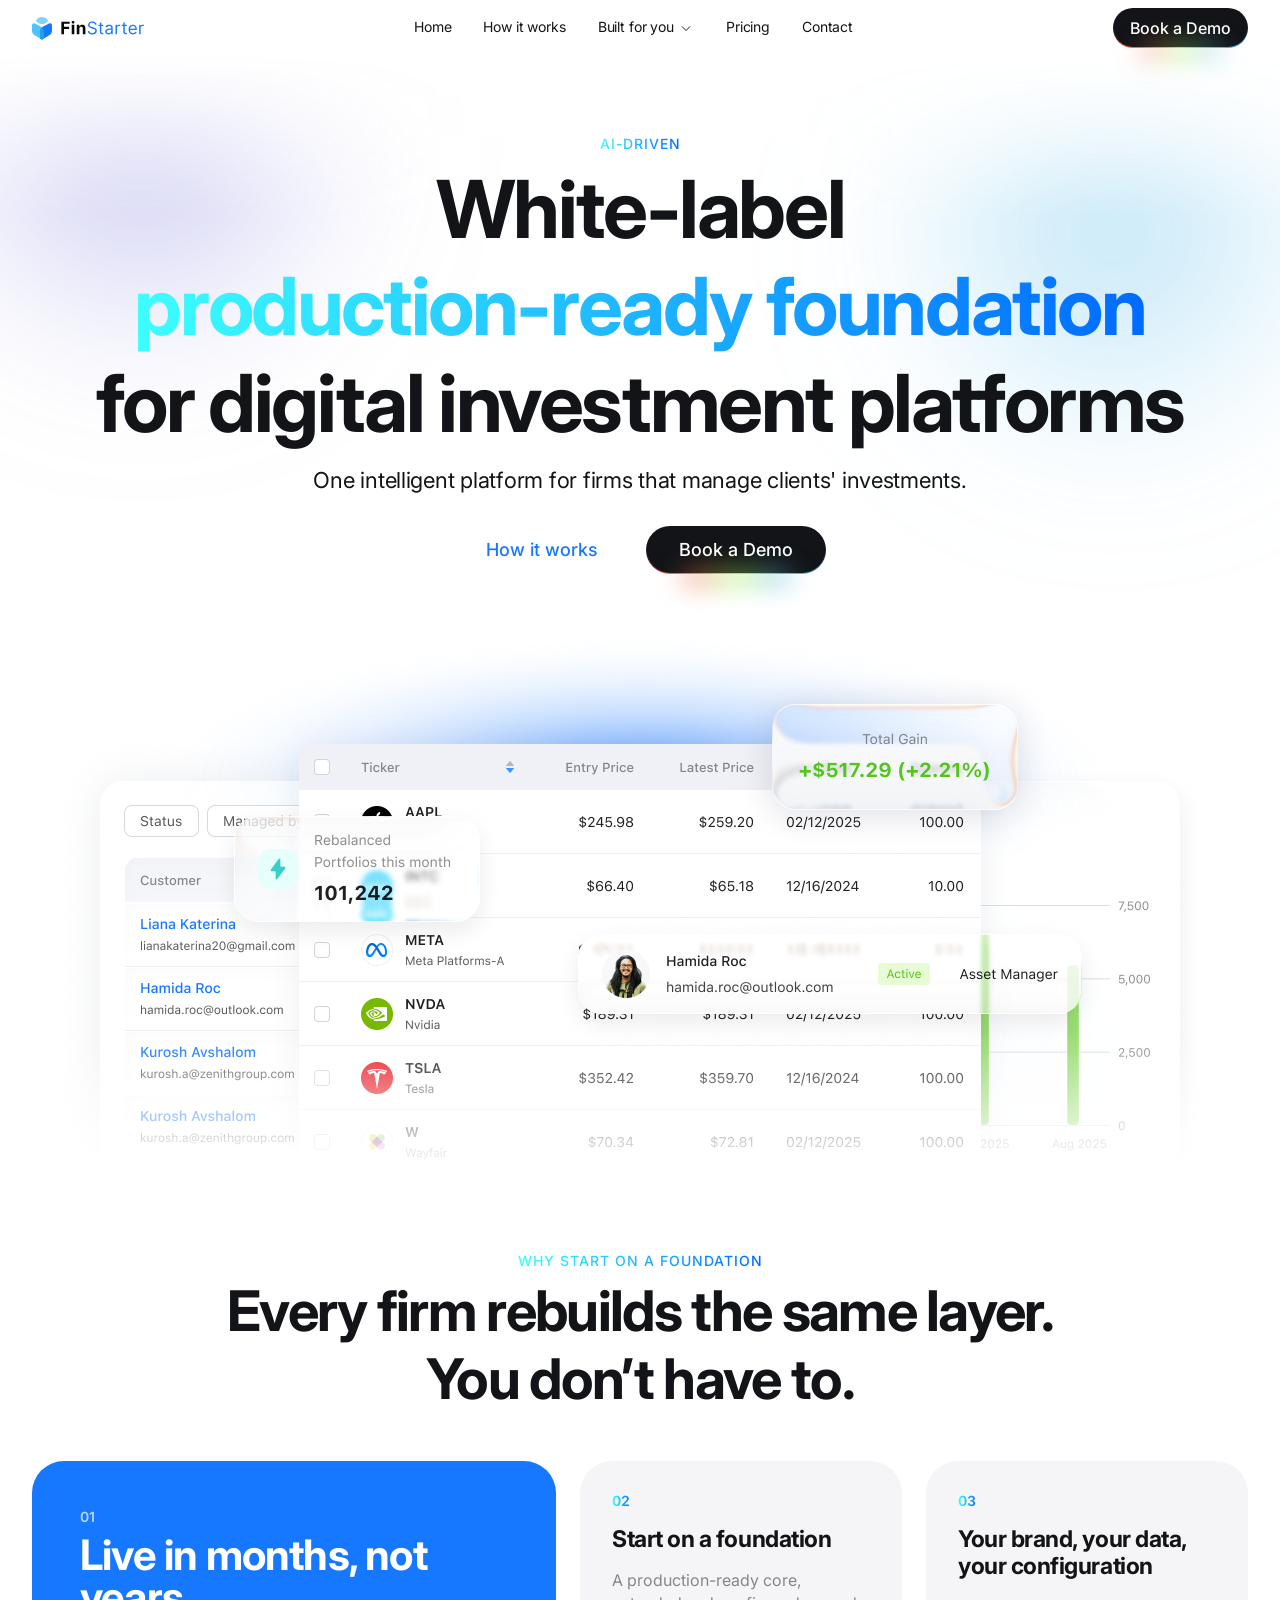
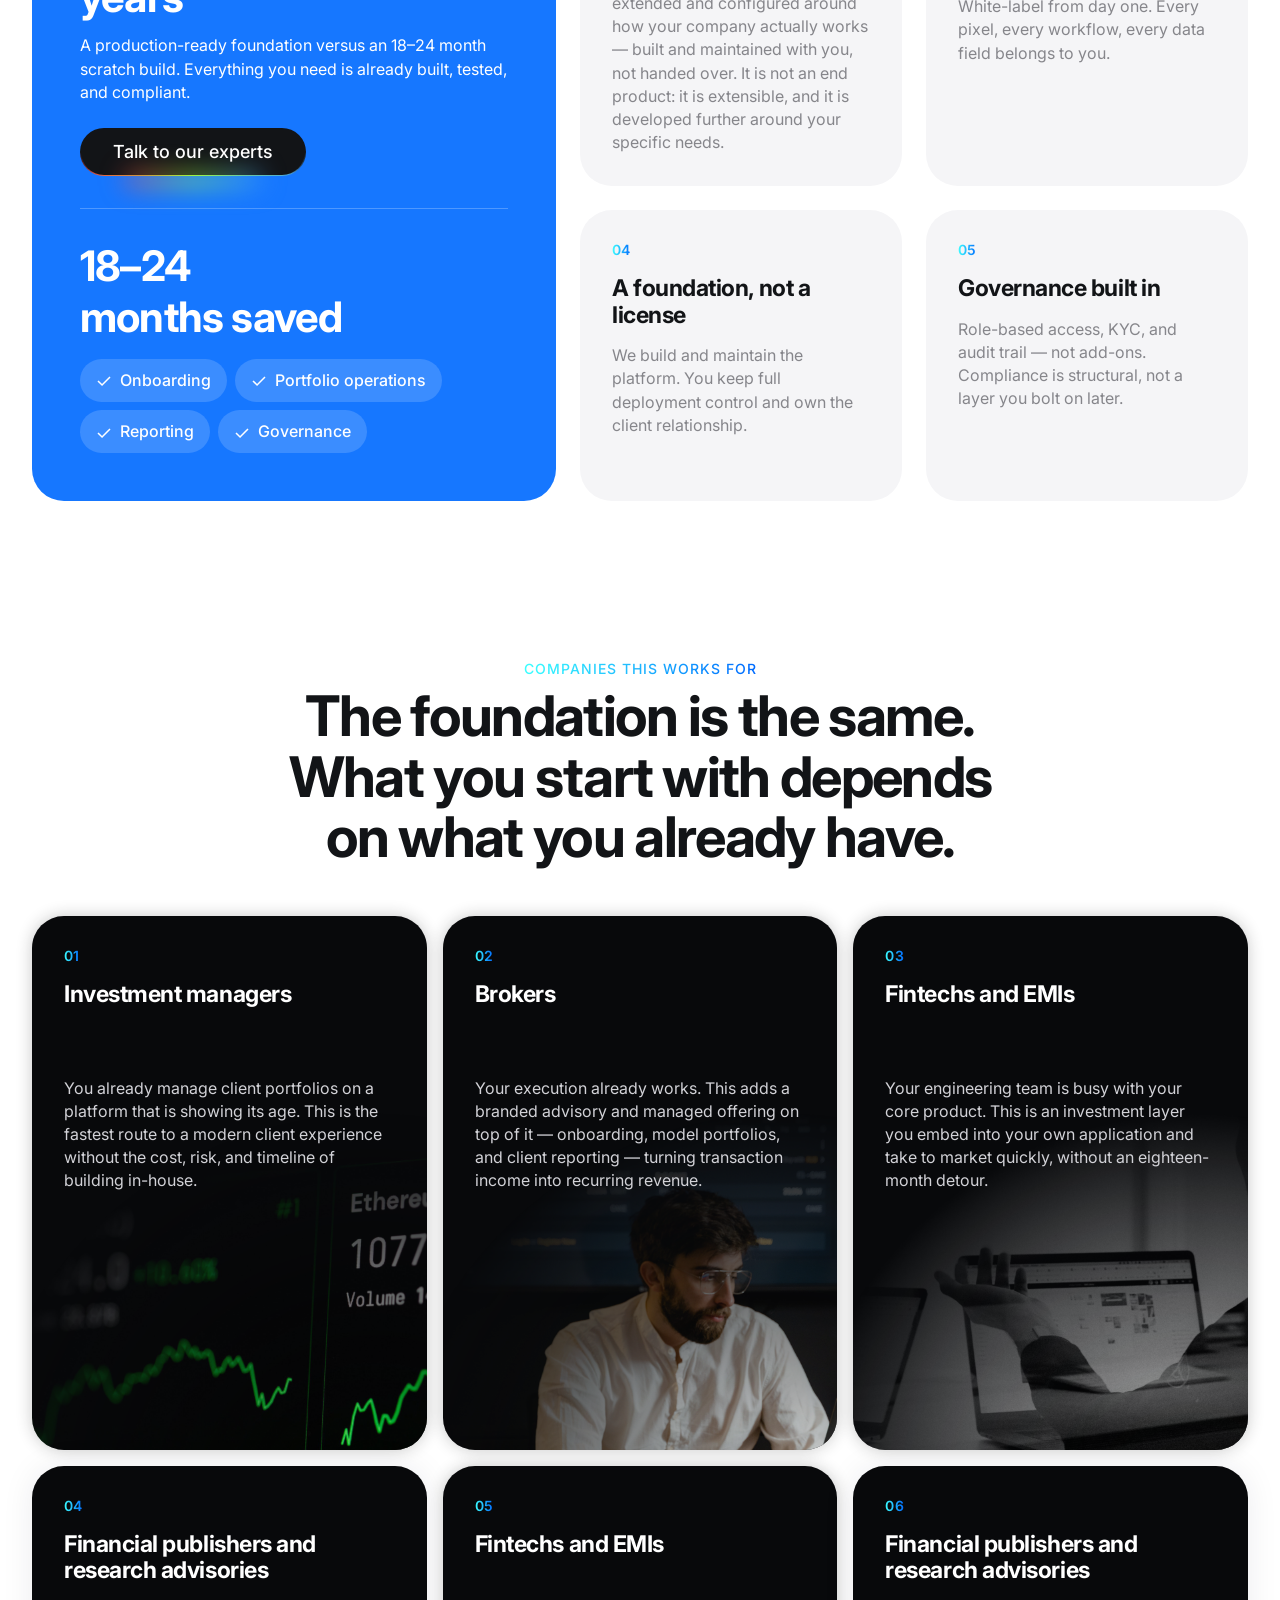
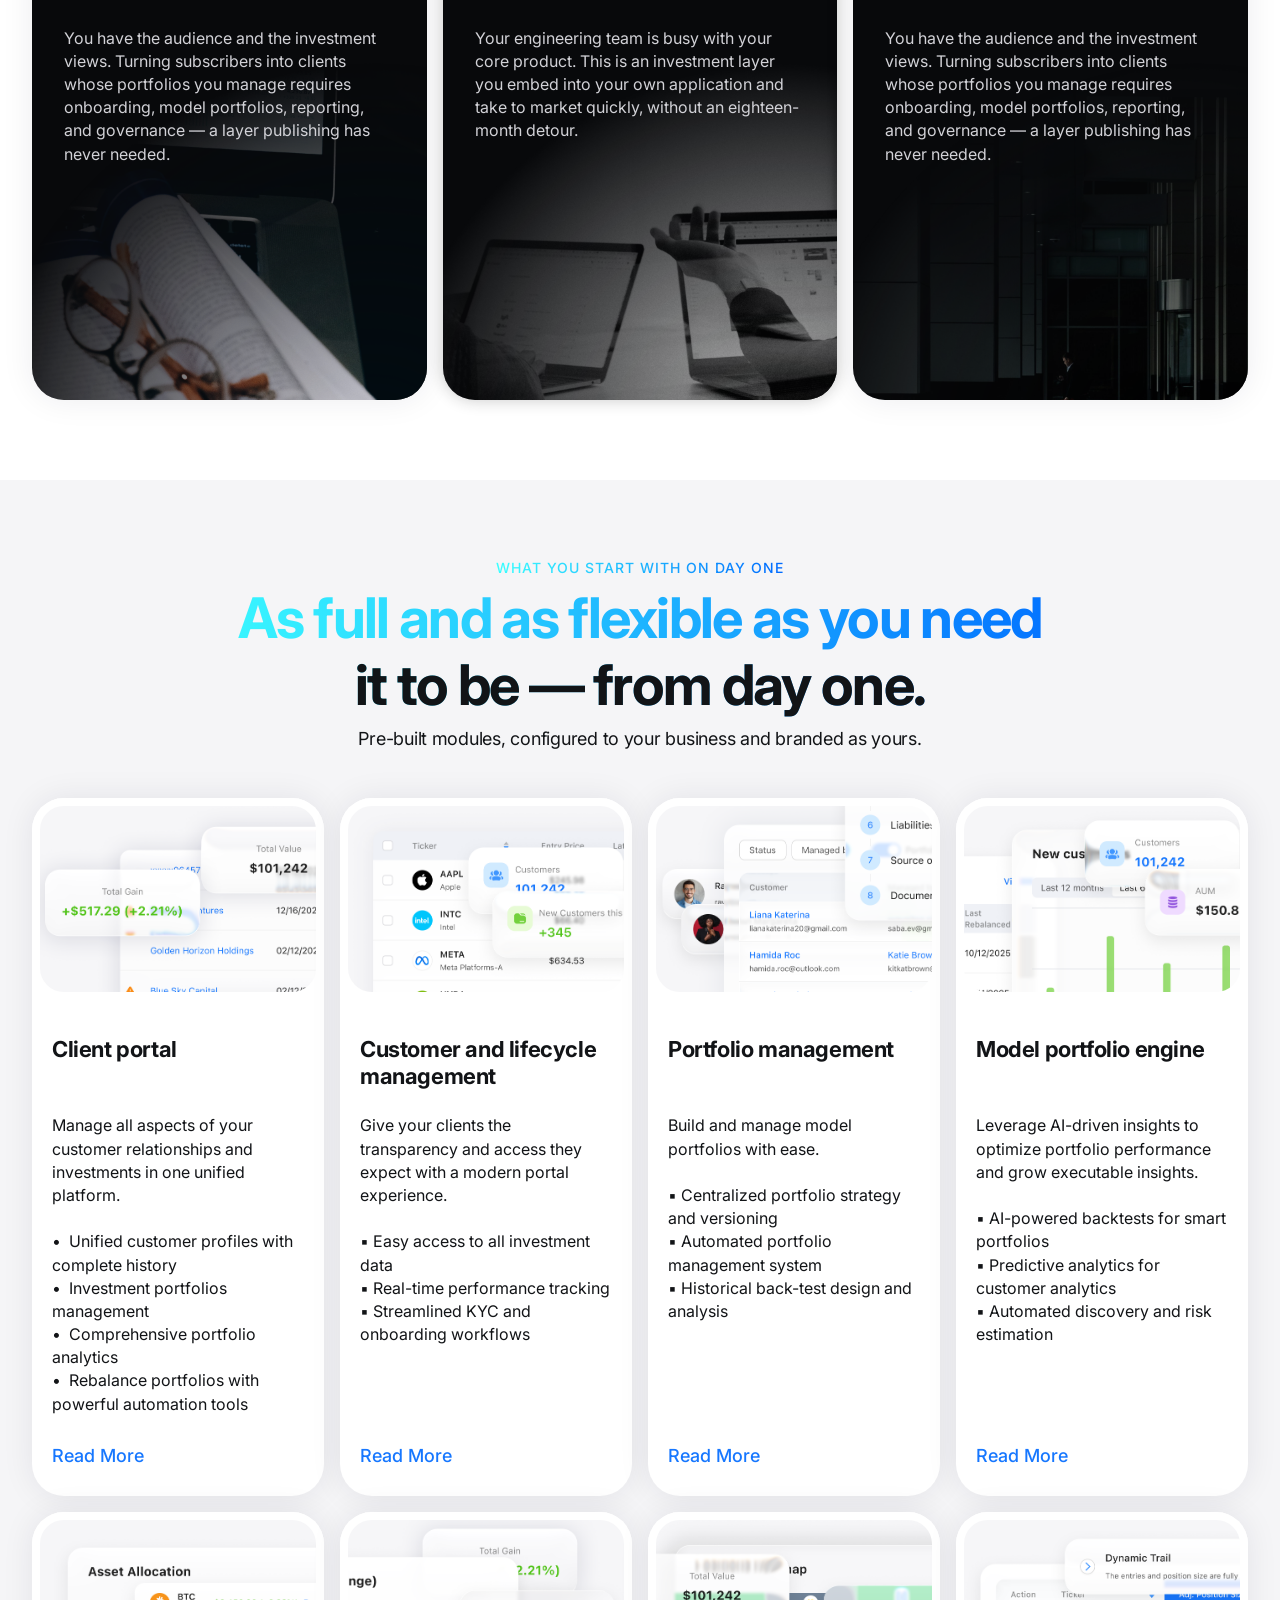
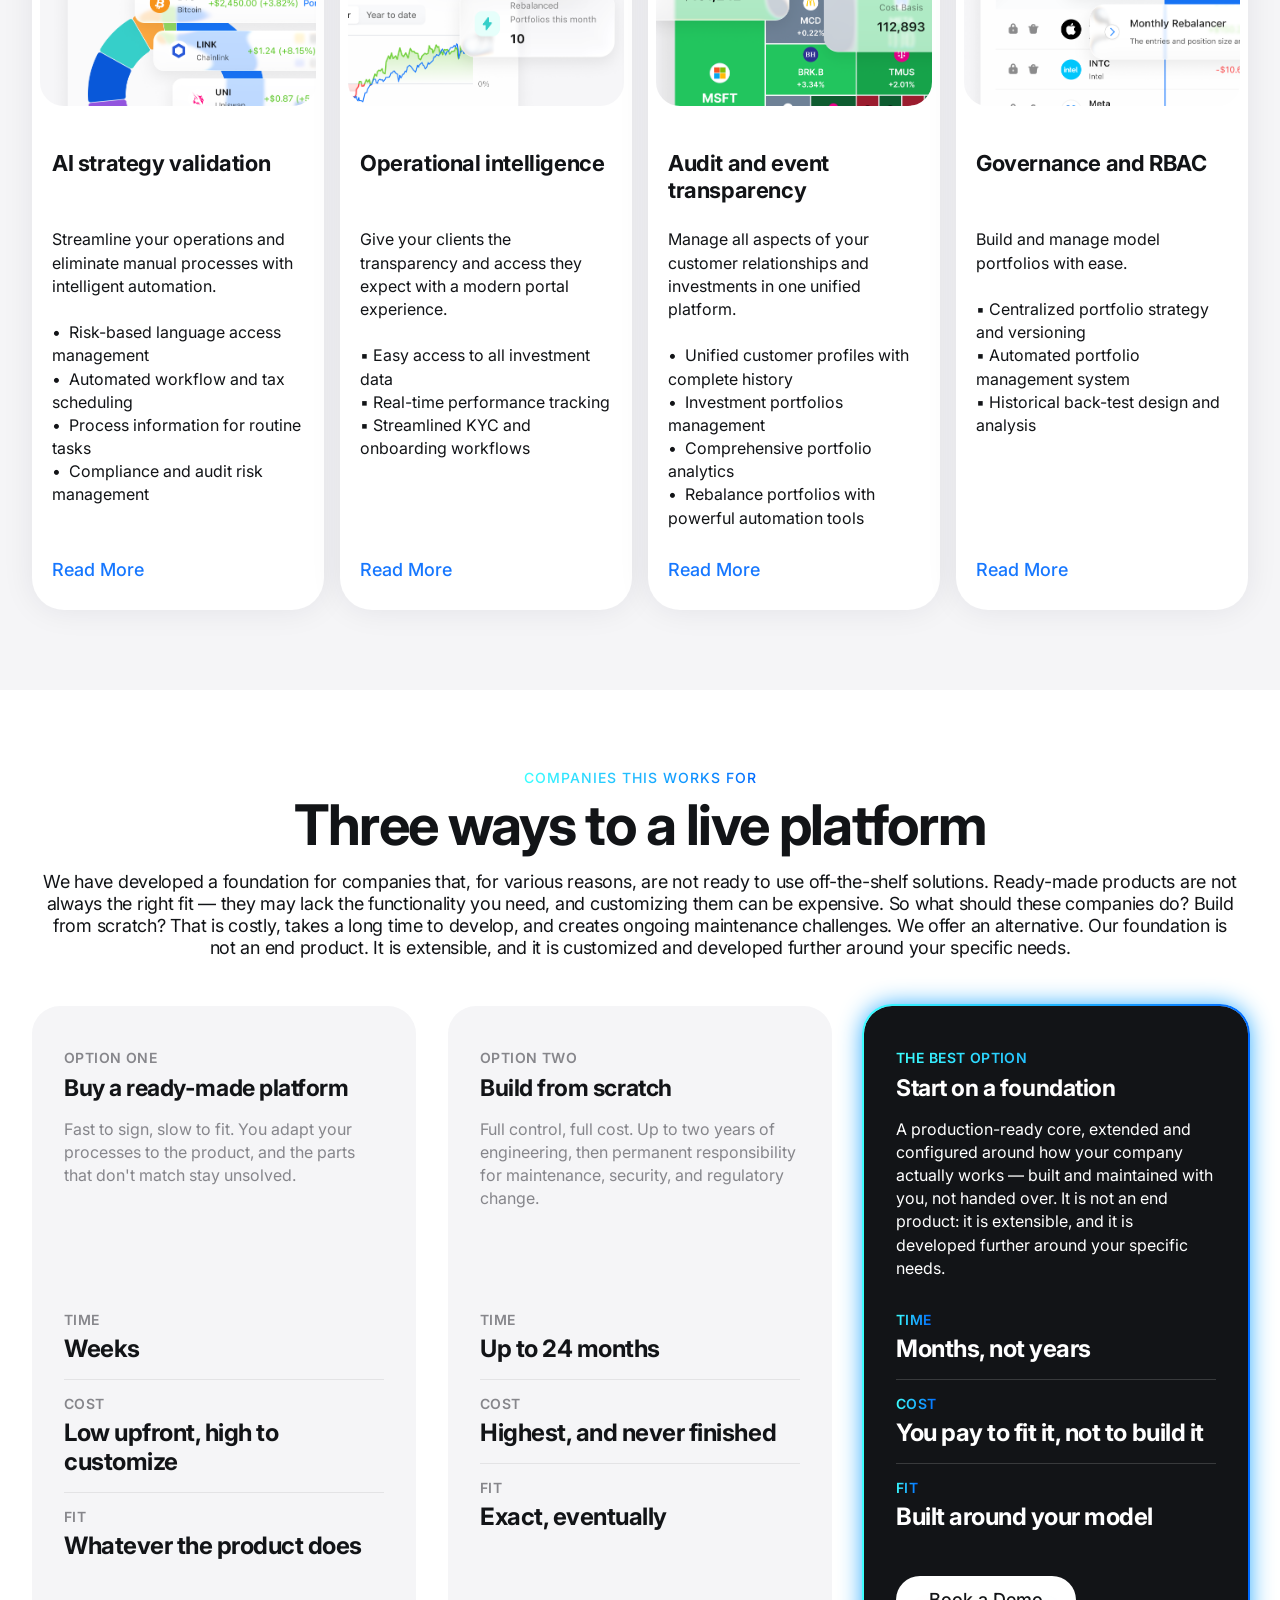
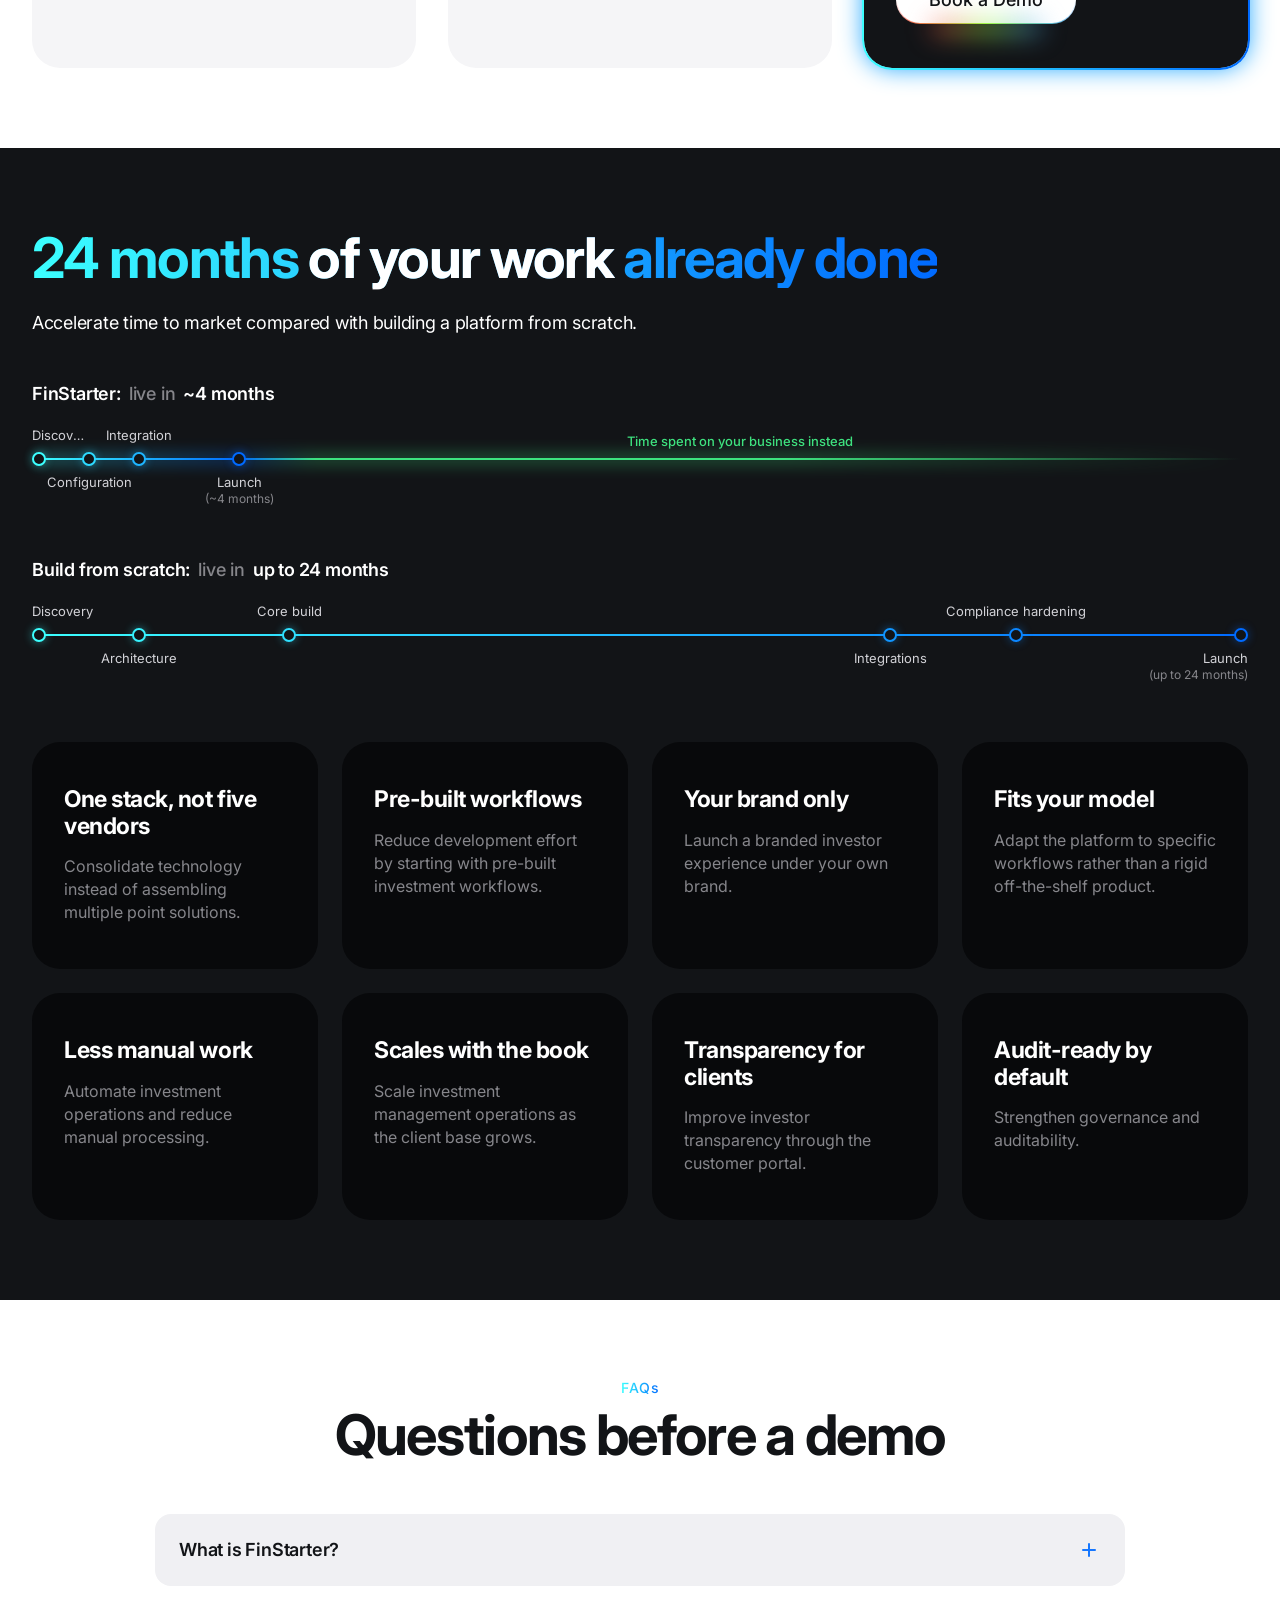
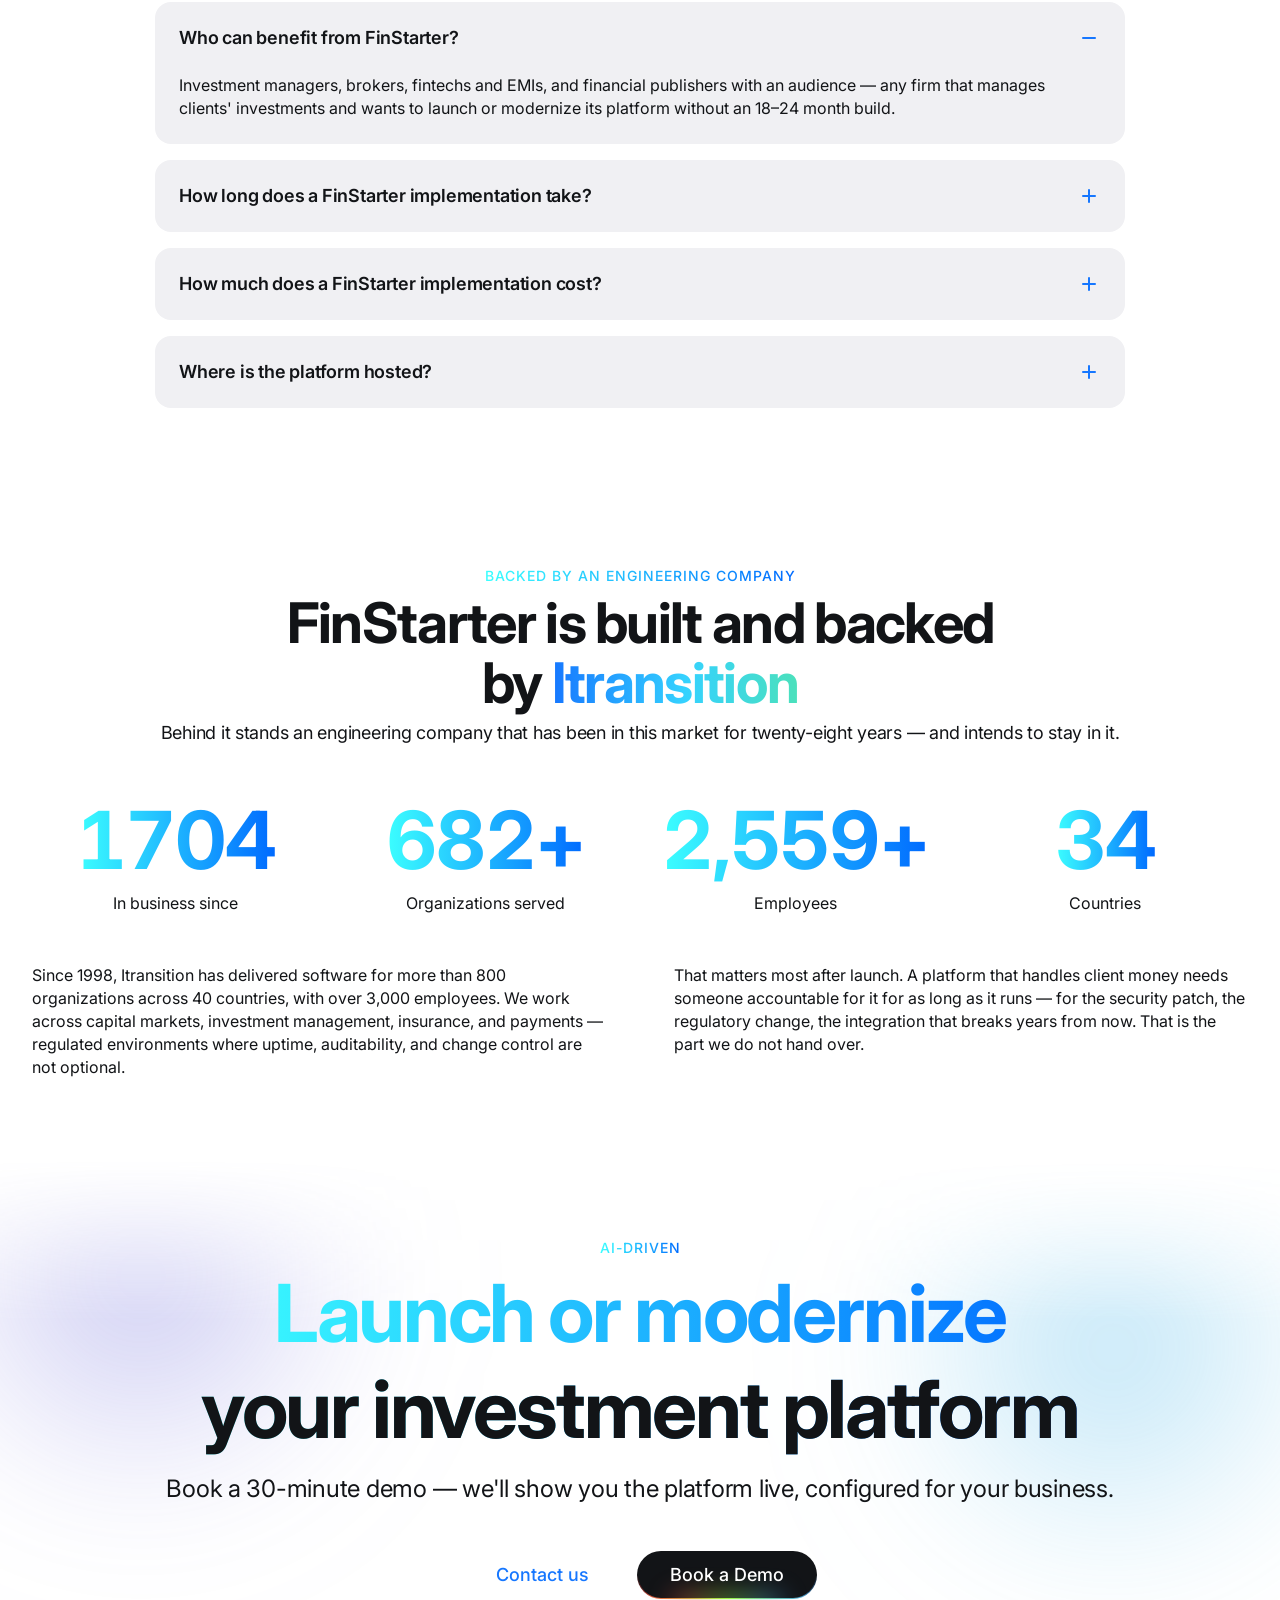
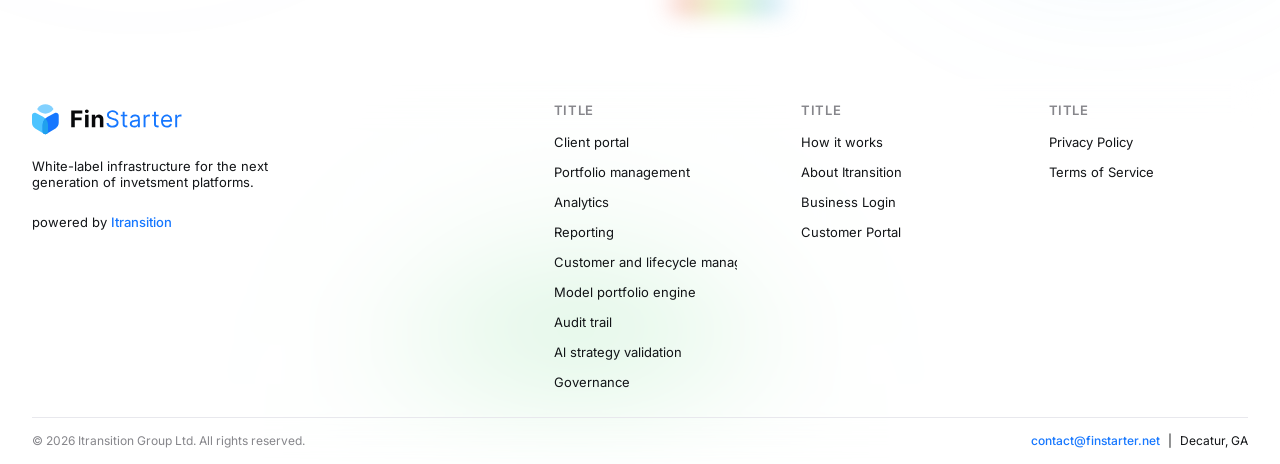
==== commit 58b08a7b: "Features: 8 cards in a 4-column grid, new images; Built for you menu; Three ways fix - Built for you" ====
--- a/site/index.html
+++ b/site/index.html
@@ -26,21 +26,22 @@
         <a class="nav__item nav__item--dd" href="#" aria-haspopup="true" aria-expanded="false" aria-controls="dd-built">Built for you<svg class="nav__chevron" width="16" height="16" viewBox="0 0 16 16" fill="none" aria-hidden="true"><path d="M4 6.5L8 10.5L12 6.5" stroke="currentColor"/></svg></a>
         <div class="dropdown" id="dd-built">
           <div class="dropdown__group">
+            <div class="dropdown__label">CLIENT LAYER</div>
+            <a class="dropdown__item" href="#">Client portal</a>
+            <a class="dropdown__item" href="#">Customer and lifecycle management</a>
+          </div>
+          <div class="dropdown__group">
             <div class="dropdown__label">PORTFOLIO OPERATIONS</div>
             <a class="dropdown__item" href="#">Portfolio management</a>
             <a class="dropdown__item" href="#">Model portfolio engine</a>
             <a class="dropdown__item" href="#">AI strategy validation</a>
           </div>
           <div class="dropdown__group">
-            <div class="dropdown__label">PORTFOLIO OPERATIONS</div>
-            <a class="dropdown__item" href="#">Client portal</a>
-            <a class="dropdown__item" href="#">Customer and lifecycle management</a>
-          </div>
-          <div class="dropdown__group">
             <div class="dropdown__label">INTELLIGENCE AND GOVERNANCE</div>
             <a class="dropdown__item" href="#">Analytics</a>
             <a class="dropdown__item" href="#">Reporting</a>
             <a class="dropdown__item" href="#">Audit trail</a>
+            <a class="dropdown__item" href="#">Governance</a>
           </div>
         </div>
       </div>
@@ -197,96 +198,121 @@
     <p class="desc desc--1200">Pre-built modules, configured to your business and branded as yours.</p>
   </div>
   <div class="features__cards">
-    <div class="features__row features__row--1">
-      <article class="fcard">
-        <div class="fcard__img"><picture><source media="(min-width: 641px) and (max-width: 768px)" srcset="assets/feature-portrait/customer-investment.png"><img src="assets/feature-customer-investment.png" alt="" width="438" height="296"></picture></div>
-        <div class="fcard__body">
-          <div class="fcard__text">
-            <h3 class="fcard__h3">Customer Investment Management</h3>
-            <p class="fcard__p">Manage all aspects of your customer relationships and investments in one unified platform.
+    <article class="fcard">
+      <div class="fcard__img"><picture><source media="(min-width: 641px) and (max-width: 768px)" srcset="assets/feature-cards/portrait/client-portal.png"><img src="assets/feature-cards/client-portal.png" alt="" width="438" height="296"></picture></div>
+      <div class="fcard__body">
+        <div class="fcard__text">
+          <h3 class="fcard__h3">Client portal</h3>
+          <p class="fcard__p">Manage all aspects of your customer relationships and investments in one unified platform.
 
 •  Unified customer profiles with complete history
 •  Investment portfolios management
 •  Comprehensive portfolio analytics
 •  Rebalance portfolios with powerful automation tools</p>
-          </div>
-          <a class="btn btn--link btn--flush" href="#">Read More</a>
-        </div>
-      </article>
-      <article class="fcard">
-        <div class="fcard__img"><picture><source media="(min-width: 641px) and (max-width: 768px)" srcset="assets/feature-portrait/customer-portal.png"><img src="assets/feature-customer-portal.png" alt="" width="438" height="296"></picture></div>
-        <div class="fcard__body">
-          <div class="fcard__text">
-            <h3 class="fcard__h3">Customer Portal</h3>
-            <p class="fcard__p">Give your clients the transparency and access they expect with a modern portal experience.
+        </div>
+        <a class="btn btn--link btn--flush" href="#">Read More</a>
+      </div>
+    </article>
+    <article class="fcard">
+      <div class="fcard__img"><picture><source media="(min-width: 641px) and (max-width: 768px)" srcset="assets/feature-cards/portrait/lifecycle.png"><img src="assets/feature-cards/lifecycle.png" alt="" width="438" height="296"></picture></div>
+      <div class="fcard__body">
+        <div class="fcard__text">
+          <h3 class="fcard__h3">Customer and lifecycle management</h3>
+          <p class="fcard__p">Give your clients the transparency and access they expect with a modern portal experience.
 
 ▪ Easy access to all investment data
 ▪ Real-time performance tracking
 ▪ Streamlined KYC and onboarding workflows</p>
-          </div>
-          <a class="btn btn--link btn--flush" href="#">Read More</a>
-        </div>
-      </article>
-      <article class="fcard">
-        <div class="fcard__img"><picture><source media="(min-width: 641px) and (max-width: 768px)" srcset="assets/feature-portrait/model-portfolio.png"><img src="assets/feature-model-portfolio.png" alt="" width="438" height="296"></picture></div>
-        <div class="fcard__body">
-          <div class="fcard__text">
-            <h3 class="fcard__h3">Model Portfolio Management</h3>
-            <p class="fcard__p">Build and manage model portfolios with ease.
+        </div>
+        <a class="btn btn--link btn--flush" href="#">Read More</a>
+      </div>
+    </article>
+    <article class="fcard">
+      <div class="fcard__img"><picture><source media="(min-width: 641px) and (max-width: 768px)" srcset="assets/feature-cards/portrait/portfolio.png"><img src="assets/feature-cards/portfolio.png" alt="" width="438" height="296"></picture></div>
+      <div class="fcard__body">
+        <div class="fcard__text">
+          <h3 class="fcard__h3">Portfolio management</h3>
+          <p class="fcard__p">Build and manage model portfolios with ease.
 
 ▪ Centralized portfolio strategy and versioning
 ▪ Automated portfolio management system
 ▪ Historical back-test design and analysis</p>
-          </div>
-          <a class="btn btn--link btn--flush" href="#">Read More</a>
-        </div>
-      </article>
-    </div>
-    <div class="features__row features__row--2">
-      <article class="fcard">
-        <div class="fcard__img"><picture><source media="(min-width: 641px) and (max-width: 768px)" srcset="assets/feature-portrait/ai-intelligence.png"><img src="assets/feature-ai-intelligence.png" alt="" width="438" height="296"></picture></div>
-        <div class="fcard__body">
-          <div class="fcard__text">
-            <h3 class="fcard__h3">AI-Driven Intelligence</h3>
-            <p class="fcard__p">Leverage AI-driven insights to optimize portfolio performance and grow executable insights.
+        </div>
+        <a class="btn btn--link btn--flush" href="#">Read More</a>
+      </div>
+    </article>
+    <article class="fcard">
+      <div class="fcard__img"><picture><source media="(min-width: 641px) and (max-width: 768px)" srcset="assets/feature-cards/portrait/model-engine.png"><img src="assets/feature-cards/model-engine.png" alt="" width="438" height="296"></picture></div>
+      <div class="fcard__body">
+        <div class="fcard__text">
+          <h3 class="fcard__h3">Model portfolio engine</h3>
+          <p class="fcard__p">Leverage AI-driven insights to optimize portfolio performance and grow executable insights.
 
 ▪ AI-powered backtests for smart portfolios
 ▪ Predictive analytics for customer analytics
 ▪ Automated discovery and risk estimation</p>
-          </div>
-          <a class="btn btn--link btn--flush" href="#">Read More</a>
-        </div>
-      </article>
-      <article class="fcard">
-        <div class="fcard__img"><picture><source media="(min-width: 641px) and (max-width: 768px)" srcset="assets/feature-portrait/operational-excellence.png"><img src="assets/feature-operational-excellence.png" alt="" width="438" height="296"></picture></div>
-        <div class="fcard__body">
-          <div class="fcard__text">
-            <h3 class="fcard__h3">Operational Excellence</h3>
-            <p class="fcard__p">Streamline your operations and eliminate manual processes with intelligent automation.
+        </div>
+        <a class="btn btn--link btn--flush" href="#">Read More</a>
+      </div>
+    </article>
+    <article class="fcard">
+      <div class="fcard__img"><picture><source media="(min-width: 641px) and (max-width: 768px)" srcset="assets/feature-cards/portrait/ai-strategy.png"><img src="assets/feature-cards/ai-strategy.png" alt="" width="438" height="296"></picture></div>
+      <div class="fcard__body">
+        <div class="fcard__text">
+          <h3 class="fcard__h3">AI strategy validation</h3>
+          <p class="fcard__p">Streamline your operations and eliminate manual processes with intelligent automation.
 
 •  Risk-based language access management
 •  Automated workflow and tax scheduling
 •  Process information for routine tasks
 •  Compliance and audit risk management</p>
-          </div>
-          <a class="btn btn--link btn--flush" href="#">Read More</a>
-        </div>
-      </article>
-      <article class="fcard">
-        <div class="fcard__img"><picture><source media="(min-width: 641px) and (max-width: 768px)" srcset="assets/feature-portrait/customer-portal.png"><img src="assets/feature-customer-portal.png" alt="" width="438" height="296"></picture></div>
-        <div class="fcard__body">
-          <div class="fcard__text">
-            <h3 class="fcard__h3">Customer Portal</h3>
-            <p class="fcard__p">Give your clients the transparency and access they expect with a modern portal experience.
+        </div>
+        <a class="btn btn--link btn--flush" href="#">Read More</a>
+      </div>
+    </article>
+    <article class="fcard">
+      <div class="fcard__img"><picture><source media="(min-width: 641px) and (max-width: 768px)" srcset="assets/feature-cards/portrait/operational.png"><img src="assets/feature-cards/operational.png" alt="" width="438" height="296"></picture></div>
+      <div class="fcard__body">
+        <div class="fcard__text">
+          <h3 class="fcard__h3">Operational intelligence</h3>
+          <p class="fcard__p">Give your clients the transparency and access they expect with a modern portal experience.
 
 ▪ Easy access to all investment data
 ▪ Real-time performance tracking
 ▪ Streamlined KYC and onboarding workflows</p>
-          </div>
-          <a class="btn btn--link btn--flush" href="#">Read More</a>
-        </div>
-      </article>
-    </div>
+        </div>
+        <a class="btn btn--link btn--flush" href="#">Read More</a>
+      </div>
+    </article>
+    <article class="fcard">
+      <div class="fcard__img"><picture><source media="(min-width: 641px) and (max-width: 768px)" srcset="assets/feature-cards/portrait/audit.png"><img src="assets/feature-cards/audit.png" alt="" width="438" height="296"></picture></div>
+      <div class="fcard__body">
+        <div class="fcard__text">
+          <h3 class="fcard__h3">Audit and event transparency</h3>
+          <p class="fcard__p">Manage all aspects of your customer relationships and investments in one unified platform.
+
+•  Unified customer profiles with complete history
+•  Investment portfolios management
+•  Comprehensive portfolio analytics
+•  Rebalance portfolios with powerful automation tools</p>
+        </div>
+        <a class="btn btn--link btn--flush" href="#">Read More</a>
+      </div>
+    </article>
+    <article class="fcard">
+      <div class="fcard__img"><picture><source media="(min-width: 641px) and (max-width: 768px)" srcset="assets/feature-cards/portrait/governance.png"><img src="assets/feature-cards/governance.png" alt="" width="438" height="296"></picture></div>
+      <div class="fcard__body">
+        <div class="fcard__text">
+          <h3 class="fcard__h3">Governance and RBAC</h3>
+          <p class="fcard__p">Build and manage model portfolios with ease.
+
+▪ Centralized portfolio strategy and versioning
+▪ Automated portfolio management system
+▪ Historical back-test design and analysis</p>
+        </div>
+        <a class="btn btn--link btn--flush" href="#">Read More</a>
+      </div>
+    </article>
   </div>
 </section>
 
--- a/site/styles.css
+++ b/site/styles.css
@@ -763,19 +763,18 @@
   color: var(--ink);
   -webkit-text-fill-color: var(--ink);
 }
+/* Eight cards, four per row, sharing one grid like the company cards: rows = image / title /
+   description / Read More. Each card uses subgrid, so titles of any length never push a
+   description down on its own and every "Read More" sits on one line across the row. */
 .features__cards {
-  width: 100%;
-  max-width: 1400px;
-  display: flex;
-  flex-direction: column;
-  gap: 48px;
-}
-/* rows keep the Figma heights as a minimum, but may grow with content so every
-   card in a row stays the same height and "Read More" sits on one baseline */
-.features__row { width: 100%; display: flex; align-items: stretch; gap: 32px; }
-.features__row--1 { min-height: 680px; }
-.features__row--2 { min-height: 760px; }
+  width: 100%;          /* full section width and the same 16px gaps as .companies__row */
+  display: grid;
+  grid-template-columns: repeat(4, minmax(0, 1fr));
+  grid-template-rows: repeat(2, auto auto 1fr auto);
+  gap: 16px;
+}
 .fcard {
+  grid-row: span 4;
   flex: 1 1 0;
   min-width: 0;
   align-self: stretch;
@@ -823,6 +822,14 @@
   white-space: pre-wrap;
 }
 .fcard__body .btn { align-self: flex-start; }
+@supports (grid-template-rows: subgrid) {
+  .fcard { display: grid; grid-template-rows: subgrid; row-gap: 0; }
+  .fcard__img { margin-bottom: 24px; }
+  .fcard__body { grid-row: span 3; display: grid; grid-template-rows: subgrid; row-gap: 0; }
+  .fcard__text { display: contents; }
+  .fcard__h3 { min-height: 0; margin-bottom: 24px; }
+  .fcard__body .btn { align-self: end; justify-self: start; margin-top: 16px; }
+}
 
 /* =========================================================
    THREE WAYS TO A LIVE PLATFORM
@@ -913,6 +920,24 @@
 .ocard--best .ocard__rv { color: #fff; }
 .ocard--best .ocard__sep { background: #fff; }
 .ocard--best .btn { align-self: flex-start; }
+/* One grid for the three cards: rows = label / title / description / TIME·COST·FIT / button.
+   The row keeps its Figma height as a minimum but grows with the text, and every card's
+   TIME line stays level with the others however long its description wraps (narrow laptops). */
+@supports (grid-template-rows: subgrid) {
+  .three__row {
+    display: grid;
+    grid-template-columns: repeat(3, minmax(0, 1fr));
+    grid-template-rows: auto auto auto auto 1fr;
+    height: auto;
+    min-height: 612px;
+  }
+  .ocard { display: grid; grid-row: span 5; grid-template-rows: subgrid; row-gap: 0; }
+  .ocard__top, .ocard__hp, .ocard__best-inner { display: contents; }
+  .ocard__label { margin-bottom: 8px; }
+  .ocard__h4 { margin-bottom: 16px; }
+  .ocard__pbox { height: auto; min-height: 140px; margin-bottom: 16px; }
+  .ocard--best .btn { align-self: end; justify-self: start; }
+}
 
 /* =========================================================
    24 MONTHS OF YOUR WORK ALREADY DONE
--- a/site/responsive.css
+++ b/site/responsive.css
@@ -51,6 +51,10 @@
   .ccard { min-width: 0; }
 
   .rmap__label, .rmap__note { font-size: 13px; line-height: 17px; }  /* keeps the 4 FinStarter labels apart on a laptop */
+
+  /* features: still four in a row, so the cards get smaller titles */
+  .fcard__body { padding: 20px 20px 0; }
+  .fcard__h3 { font-size: 22px; line-height: 27px; letter-spacing: -0.4px; }
 }
 
 /* ---------- ≤1024: tablet landscape ---------- */
@@ -82,13 +86,17 @@
   .why__row { flex: 0 0 auto; }
   .why__card { min-height: 260px; }
 
-  /* features: 2 columns, rows flow */
-  .features__cards { display: grid; grid-template-columns: repeat(2, minmax(0, 1fr)); gap: 24px; }
-  .features__row { display: contents; }
-  .features__row--1, .features__row--2 { min-height: 0; }
+  /* features: 2 columns, same subgrid rows (4 groups of image / title / text / link) */
+  .features__cards { grid-template-columns: repeat(2, minmax(0, 1fr)); grid-template-rows: repeat(4, auto auto 1fr auto); }
 
   /* three ways: stacked */
-  .three__row { flex-direction: column; height: auto; gap: 24px; }
+  .three__row { display: flex; flex-direction: column; height: auto; min-height: 0; gap: 24px; }
+  /* back from the subgrid to plain stacked cards */
+  .ocard, .ocard__top, .ocard__hp, .ocard__best-inner { display: flex; flex-direction: column; }
+  .ocard { row-gap: 16px; }
+  .ocard__label, .ocard__h4, .ocard__pbox, .ocard--best .btn { margin: 0; }
+  .ocard__pbox { min-height: 0; }
+  .ocard--best .btn { align-self: flex-start; }
   .ocard { flex: 0 0 auto; }
   .ocard__pbox { height: auto; }
   .ocard--best { gap: 16px; }
@@ -253,7 +261,12 @@
   .why__card { flex: 0 0 auto; min-height: auto; }
 
   /* features: one card per row, horizontal — image left, text right */
-  .features__cards { display: flex; flex-direction: column; gap: 20px; }
+  .features__cards { display: flex; flex-direction: column; gap: 16px; }
+  /* back from the subgrid to the plain flex card */
+  .fcard, .fcard__body, .fcard__text { display: flex; }
+  .fcard__body, .fcard__text { flex-direction: column; }
+  .fcard__img, .fcard__h3, .fcard__body .btn { margin: 0; }
+  .fcard__body .btn { align-self: flex-start; }
   .fcard { flex: 0 0 auto; flex-direction: row; align-items: stretch; padding-bottom: 0; gap: 0; }
   /* the left column shows the portrait render (<picture>/<source media> in index.html),
      stretched to the card's height and cropped from the centre */
